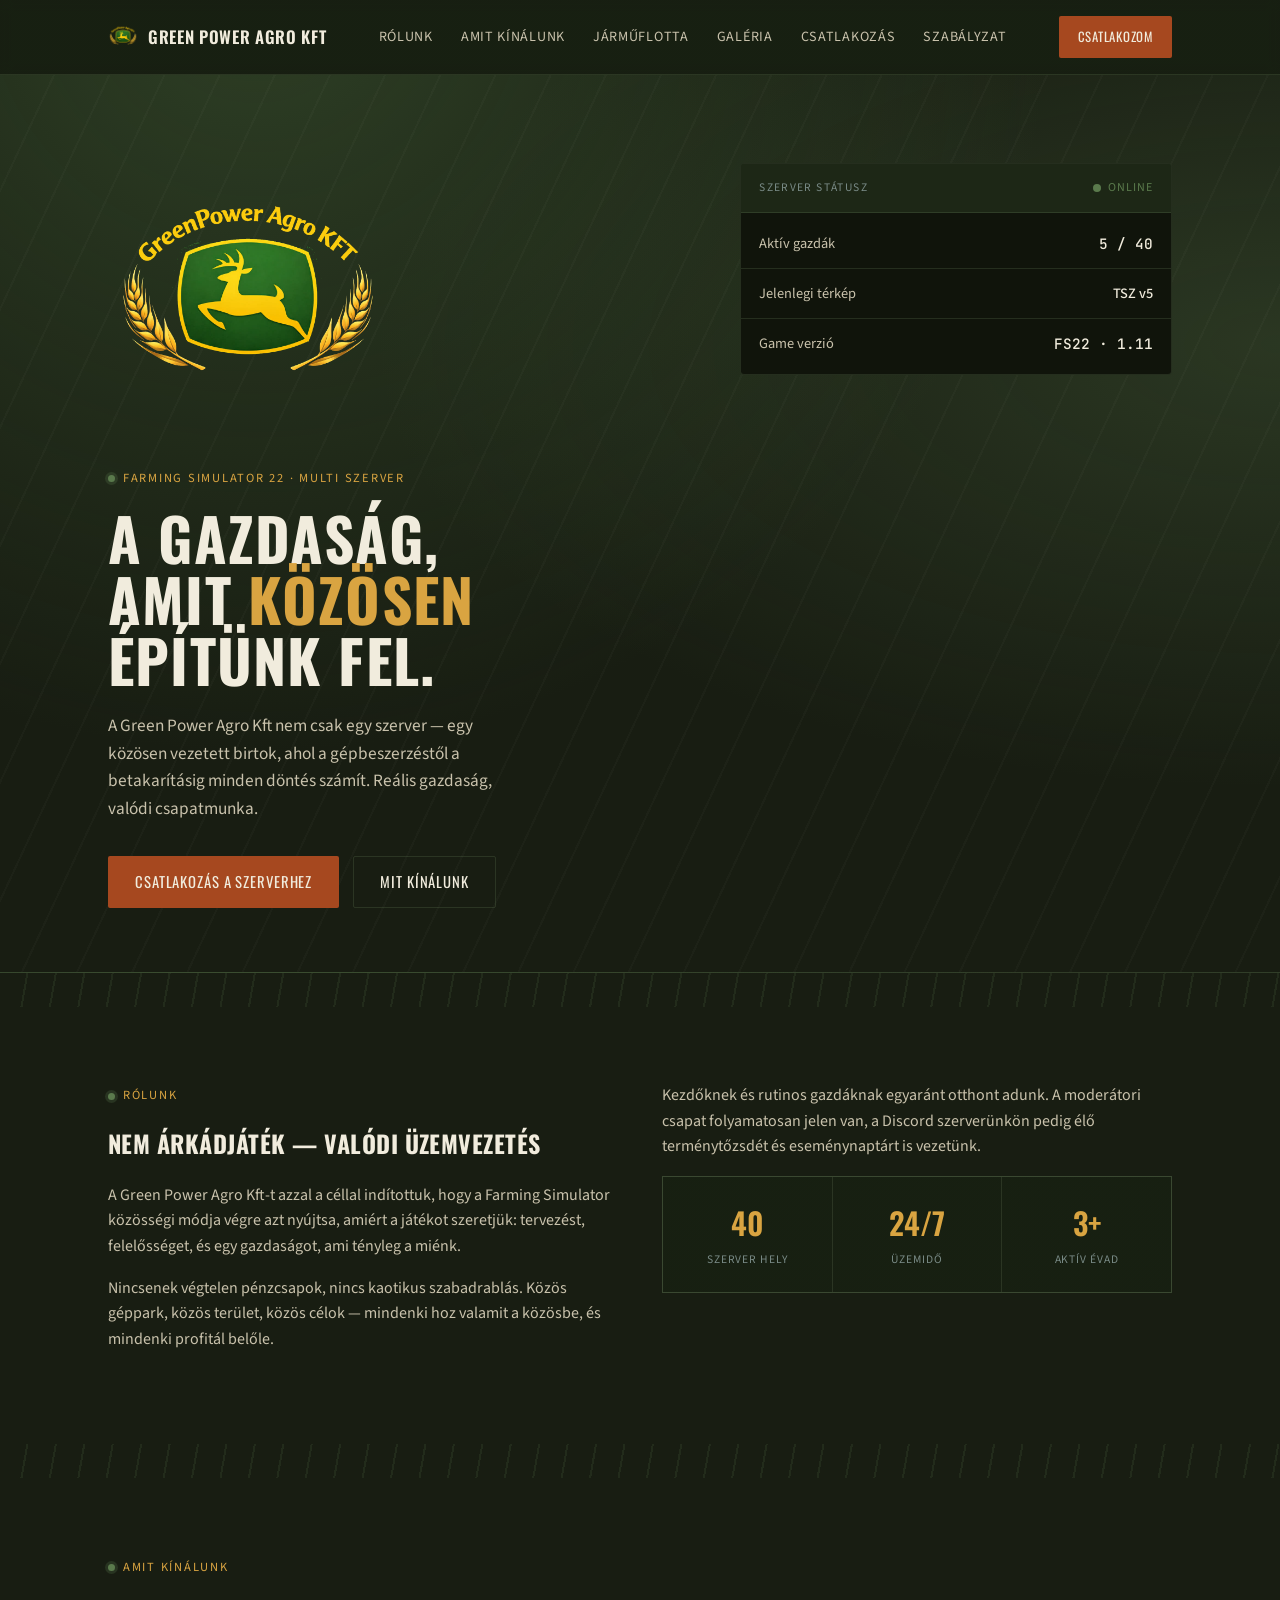
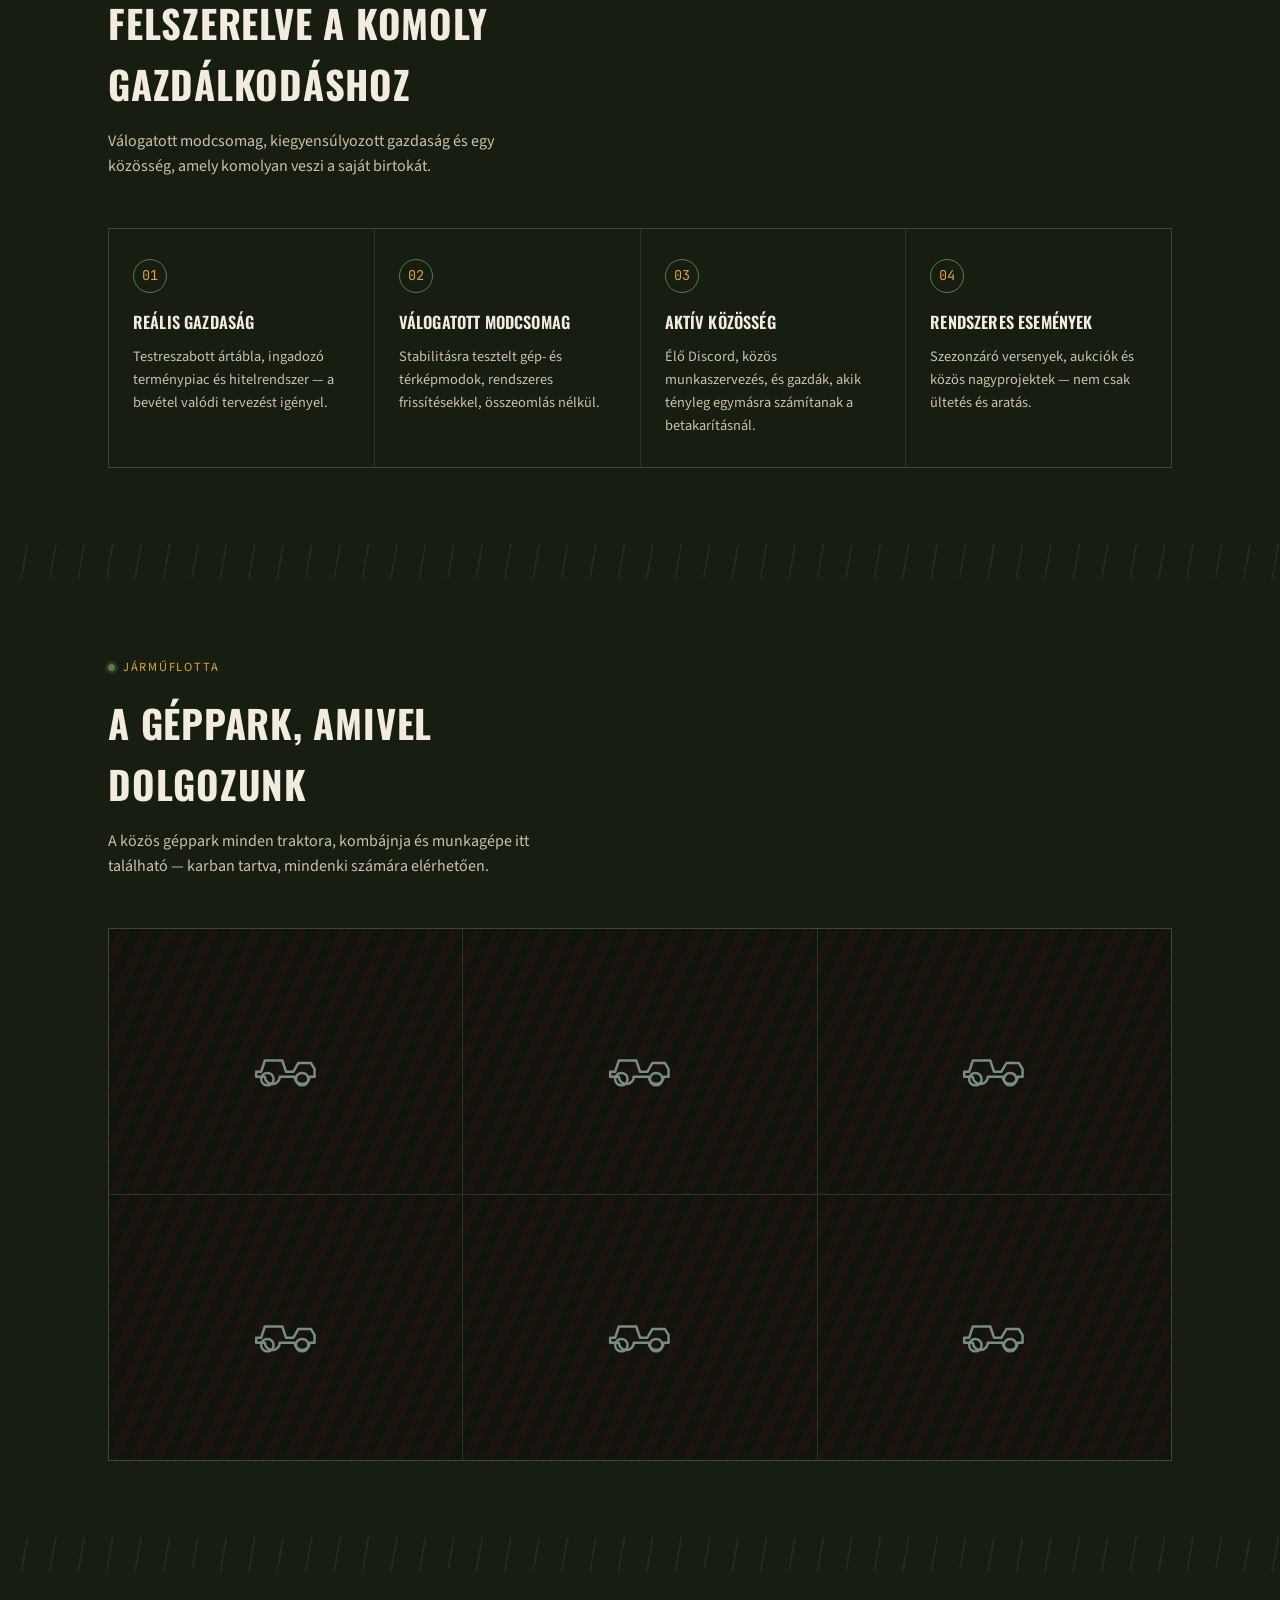
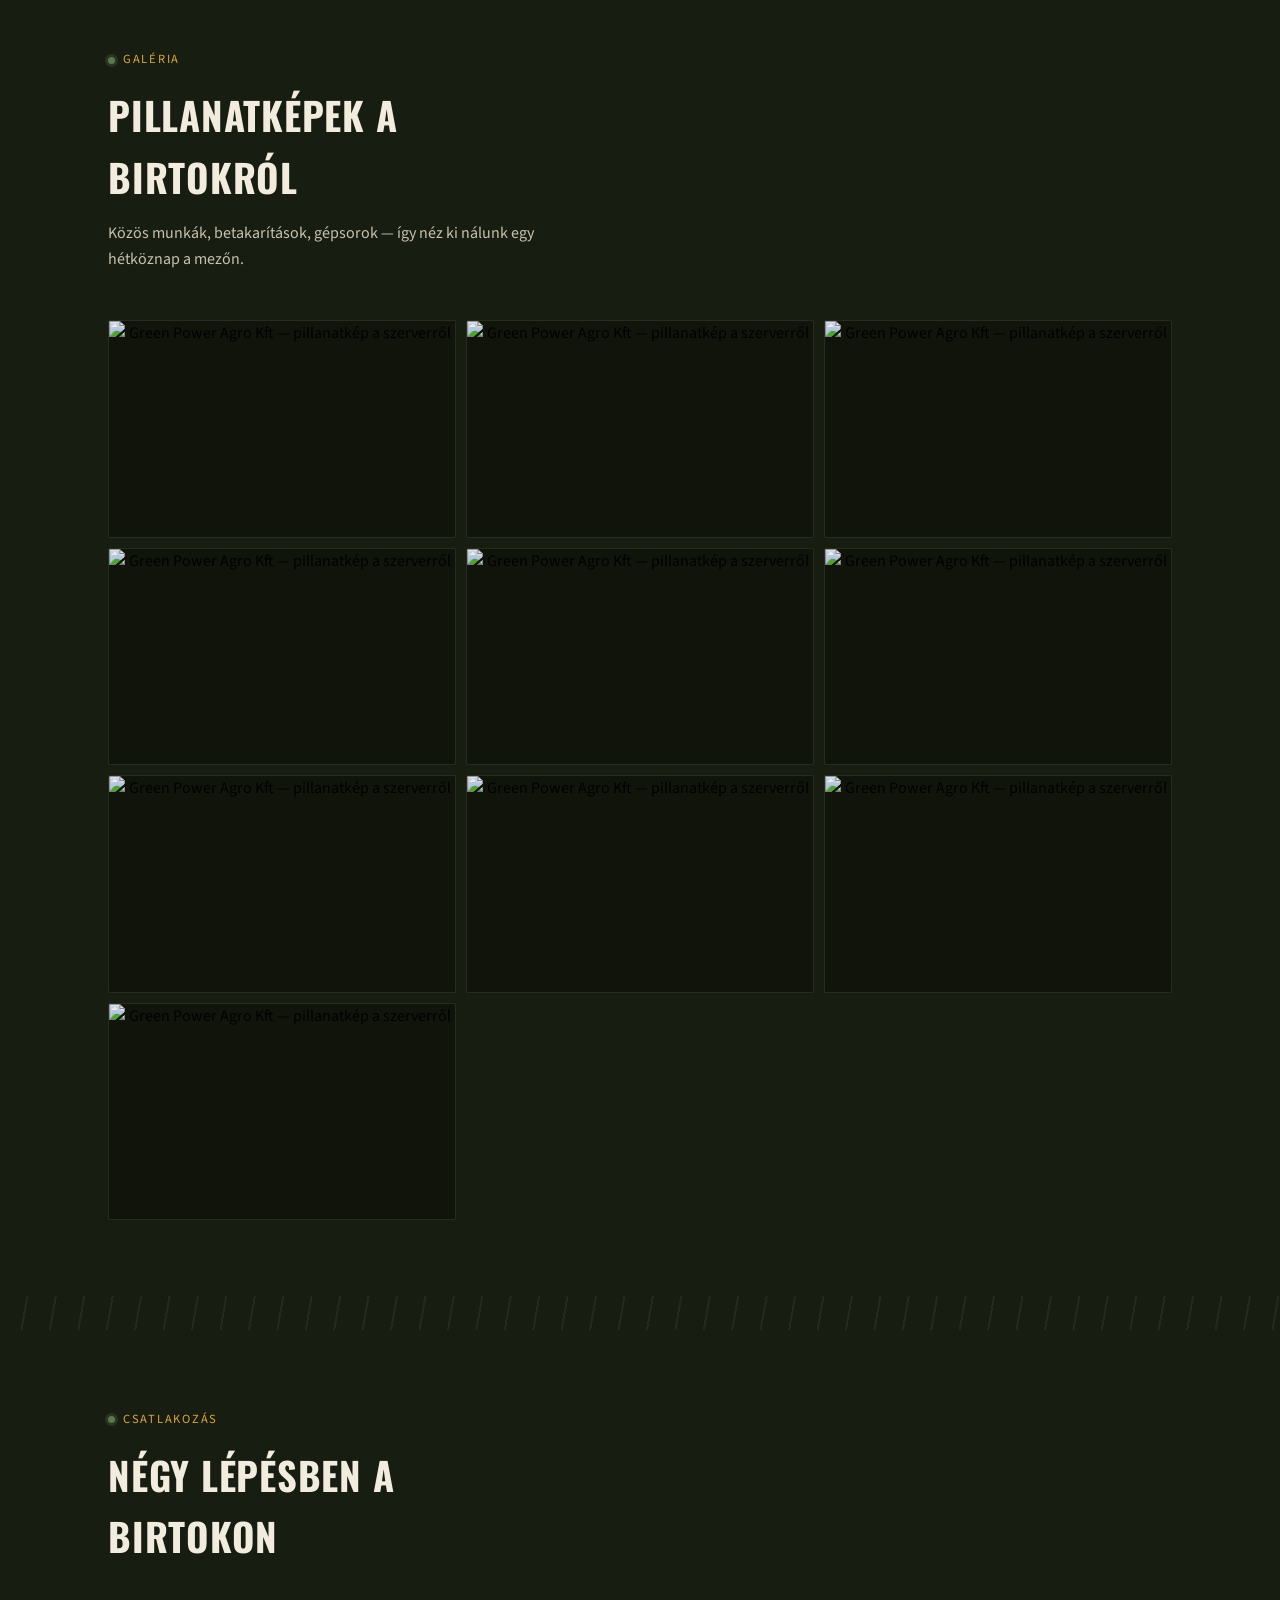
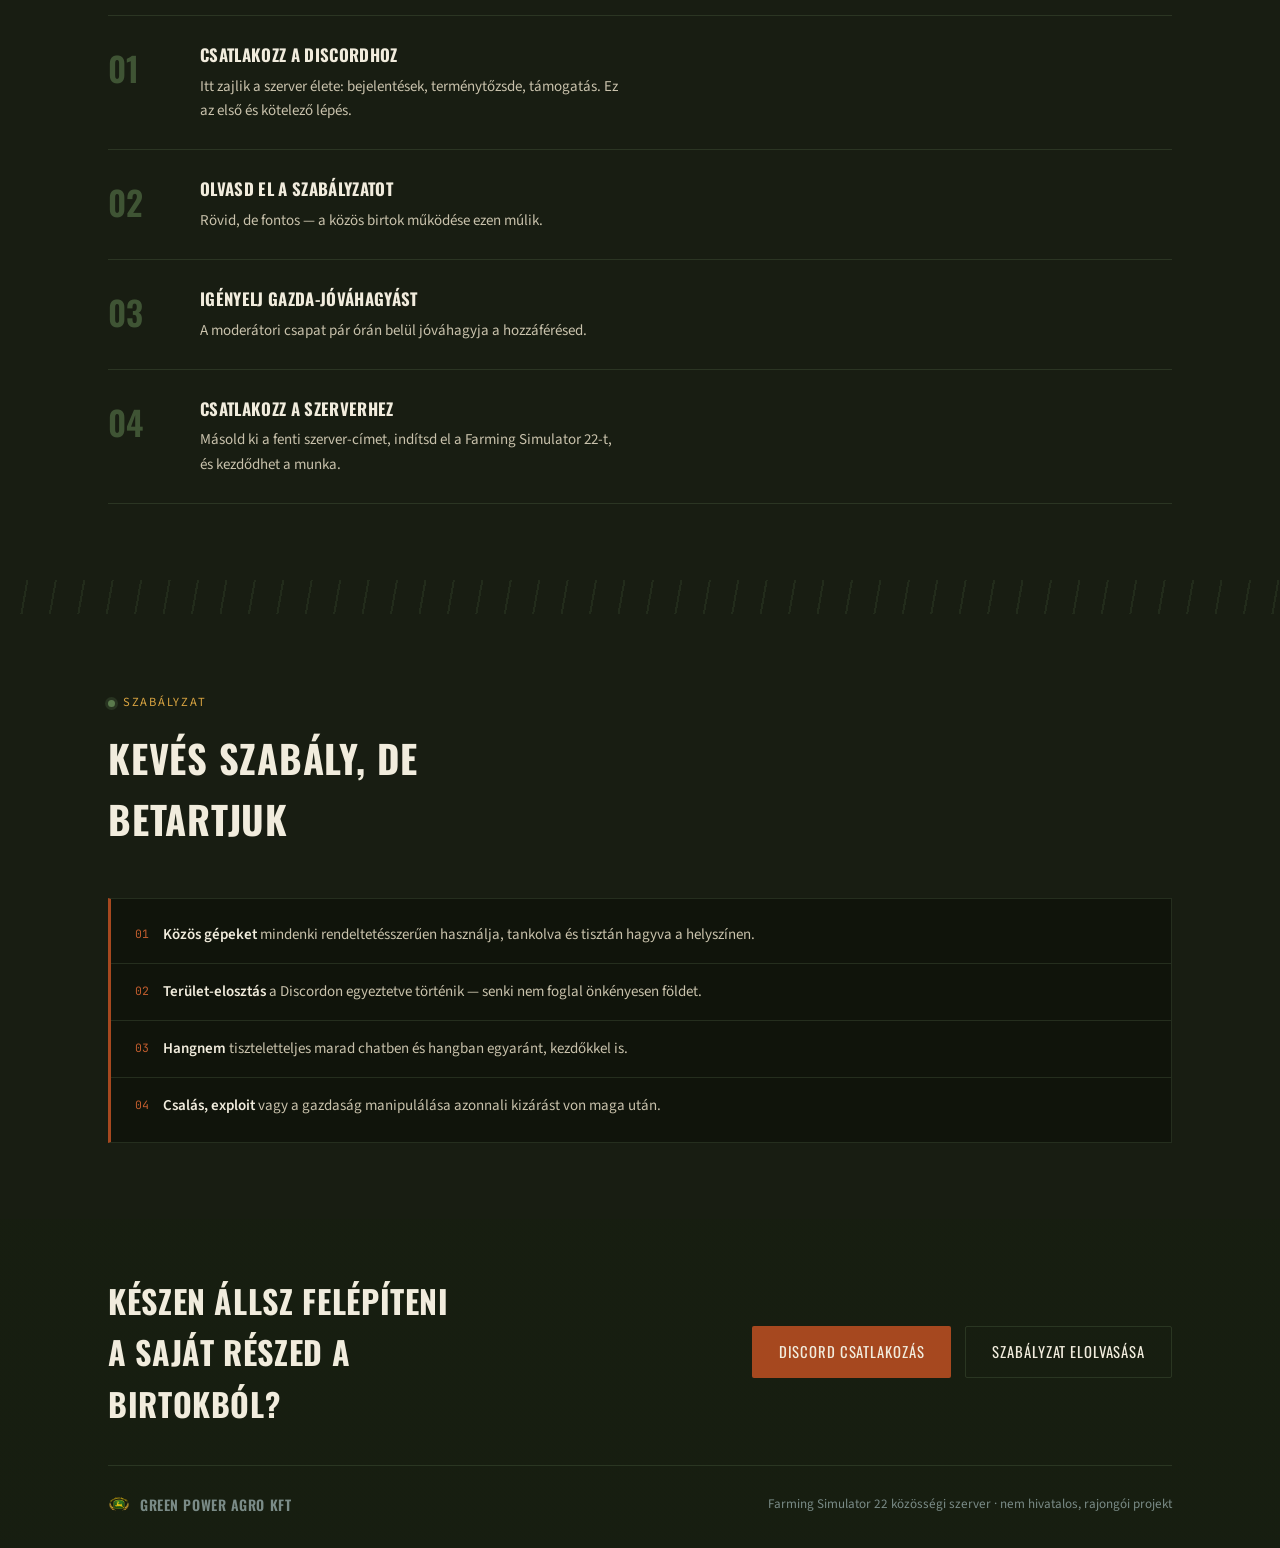
==== index.html @ 7180f1c4 "frissites" ====
<!DOCTYPE html>
<html lang="hu">
<head>
<meta charset="UTF-8">
<meta name="viewport" content="width=device-width, initial-scale=1.0">
<title>Green Power Agro Kft — Farming Simulator 22 Multi Szerver</title>
<meta name="description" content="Green Power Agro Kft — magyar Farming Simulator 22 multi szerver közösség. Reális gazdaság, válogatott modcsomag, aktív Discord közösség. Csatlakozz és építs velünk közös birtokot!">
<meta name="robots" content="index, follow">
<meta name="language" content="Hungarian">
<link rel="canonical" href="https://www.greenpoweragro.hu/">

<!-- Open Graph / Facebook, Discord előnézet -->
<meta property="og:type" content="website">
<meta property="og:locale" content="hu_HU">
<meta property="og:url" content="https://www.greenpoweragro.hu/">
<meta property="og:site_name" content="Green Power Agro Kft">
<meta property="og:title" content="Green Power Agro Kft — Farming Simulator 22 Multi Szerver">
<meta property="og:description" content="Magyar FS22 multi szerver közösség. Reális gazdaság, válogatott modcsomag, aktív Discord közösség.">
<meta property="og:image" content="https://www.greenpoweragro.hu/Green_kft_logo_1.png">

<!-- Twitter/X kártya -->
<meta name="twitter:card" content="summary_large_image">
<meta name="twitter:title" content="Green Power Agro Kft — Farming Simulator 22 Multi Szerver">
<meta name="twitter:description" content="Magyar FS22 multi szerver közösség. Reális gazdaság, válogatott modcsomag, aktív Discord közösség.">
<meta name="twitter:image" content="https://www.greenpoweragro.hu/Green_kft_logo_1.png">

<link rel="icon" type="image/png" href="Green_kft_logo_1.png">
<link rel="preconnect" href="https://fonts.googleapis.com">
<link rel="preconnect" href="https://fonts.gstatic.com" crossorigin>
<link href="https://fonts.googleapis.com/css2?family=Oswald:wght@400;500;600;700&family=Source+Sans+3:wght@400;500;600&family=JetBrains+Mono:wght@400;500;600&display=swap" rel="stylesheet">
<link rel="stylesheet" href="style.css">

<!-- Strukturált adat Google számára -->
<script type="application/ld+json">
{
  "@context": "https://schema.org",
  "@type": "Organization",
  "name": "Green Power Agro Kft",
  "url": "https://www.greenpoweragro.hu/",
  "logo": "https://www.greenpoweragro.hu/Green_kft_logo_1.png",
  "description": "Magyar Farming Simulator 22 multi szerver közösség.",
  "sameAs": [
    "https://discord.gg/MjujKA2gU"
  ]
}
</script>
</head>
<body>

<header>
  <nav>
    <div class="brand"><img src="Green_kft_logo_1.png" alt="Green Power Agro Kft embléma" class="brand-mark">Green Power Agro Kft</div>
    <ul class="nav-links">
      <li><a href="#rolunk">Rólunk</a></li>
      <li><a href="#kinalunk">Amit kínálunk</a></li>
      <li><a href="#flotta">Járműflotta</a></li>
      <li><a href="#galeria">Galéria</a></li>
      <li><a href="#csatlakozas">Csatlakozás</a></li>
      <li><a href="#szabalyzat">Szabályzat</a></li>
    </ul>
    <a href="#csatlakozas" class="btn btn-primary" style="padding:10px 18px; font-size:0.8rem;">Csatlakozom</a>
  </nav>
</header>

<section class="hero">
  <div class="wrap hero-grid">
    <div>
      <img src="Green_kft_logo_1.png" alt="Green Power Agro Kft logó" class="hero-logo">
      <div class="eyebrow"><span class="dot"></span>Farming Simulator 22 · Multi szerver</div>
      <h1>A gazdaság,<br>amit <span>közösen</span><br>építünk fel.</h1>
      <p class="lead">A Green Power Agro Kft nem csak egy szerver — egy közösen vezetett birtok, ahol a gépbeszerzéstől a betakarításig minden döntés számít. Reális gazdaság, valódi csapatmunka.</p>
      <div class="cta-row">
        <a href="#csatlakozas" class="btn btn-primary">Csatlakozás a szerverhez</a>
        <a href="#kinalunk" class="btn btn-ghost">Mit kínálunk</a>
      </div>
    </div>

    <div class="hud">
      <div class="hud-top">
        <span class="label">Szerver státusz</span>
        <span class="status-pill"><span class="blip"></span>Online</span>
      </div>
      <div class="hud-rows">
        <div class="hud-row"><span class="k">Aktív gazdák</span><span class="v mono">5 / 40</span></div>
        <div class="hud-row"><span class="k">Jelenlegi térkép</span><span class="v">TSZ v5</span></div>
        <div class="hud-row"><span class="k">Game verzió</span><span class="v mono">FS22 · 1.11</span></div>
      </div>
    </div>
  </div>
</section>

<div class="furrow"></div>

<section id="rolunk">
  <div class="wrap">
    <div class="about-grid">
      <div>
        <div class="eyebrow"><span class="dot"></span>Rólunk</div>
        <h2 style="margin-bottom:20px;">Nem árkádjáték — valódi üzemvezetés</h2>
        <p>A Green Power Agro Kft-t azzal a céllal indítottuk, hogy a Farming Simulator közösségi módja végre azt nyújtsa, amiért a játékot szeretjük: tervezést, felelősséget, és egy gazdaságot, ami tényleg a miénk.</p>
        <p>Nincsenek végtelen pénzcsapok, nincs kaotikus szabadrablás. Közös géppark, közös terület, közös célok — mindenki hoz valamit a közösbe, és mindenki profitál belőle.</p>
      </div>
      <div>
        <p>Kezdőknek és rutinos gazdáknak egyaránt otthont adunk. A moderátori csapat folyamatosan jelen van, a Discord szerverünkön pedig élő terménytőzsdét és eseménynaptárt is vezetünk.</p>
        <div class="stat-strip">
          <div class="stat"><div class="num">40</div><div class="lbl">Szerver hely</div></div>
          <div class="stat"><div class="num">24/7</div><div class="lbl">Üzemidő</div></div>
          <div class="stat"><div class="num">3+</div><div class="lbl">Aktív évad</div></div>
        </div>
      </div>
    </div>
  </div>
</section>

<div class="furrow"></div>

<section id="kinalunk">
  <div class="wrap">
    <div class="section-head">
      <div class="eyebrow"><span class="dot"></span>Amit kínálunk</div>
      <h2>Felszerelve a komoly gazdálkodáshoz</h2>
      <p>Válogatott modcsomag, kiegyensúlyozott gazdaság és egy közösség, amely komolyan veszi a saját birtokát.</p>
    </div>
    <div class="feature-grid">
      <div class="feature">
        <div class="mark">01</div>
        <h3>Reális gazdaság</h3>
        <p>Testreszabott ártábla, ingadozó terménypiac és hitelrendszer — a bevétel valódi tervezést igényel.</p>
      </div>
      <div class="feature">
        <div class="mark">02</div>
        <h3>Válogatott modcsomag</h3>
        <p>Stabilitásra tesztelt gép- és térképmodok, rendszeres frissítésekkel, összeomlás nélkül.</p>
      </div>
      <div class="feature">
        <div class="mark">03</div>
        <h3>Aktív közösség</h3>
        <p>Élő Discord, közös munkaszervezés, és gazdák, akik tényleg egymásra számítanak a betakarításnál.</p>
      </div>
      <div class="feature">
        <div class="mark">04</div>
        <h3>Rendszeres események</h3>
        <p>Szezonzáró versenyek, aukciók és közös nagyprojektek — nem csak ültetés és aratás.</p>
      </div>
    </div>
  </div>
</section>

<div class="furrow"></div>

<section id="flotta">
  <div class="wrap">
    <div class="section-head">
      <div class="eyebrow"><span class="dot"></span>Járműflotta</div>
      <h2>A géppark, amivel dolgozunk</h2>
      <p>A közös géppark minden traktora, kombájnja és munkagépe itt található — karban tartva, mindenki számára elérhetően.</p>
    </div>
    <div class="fleet-grid">
      <div class="fleet-card">
        <div class="fleet-photo placeholder"><svg viewBox="0 0 64 64" class="fleet-icon"><path d="M8 40h4l3-9h14l3 9h6l4-7h10l3 5v6h-4a6 6 0 1 1-12 0H27a6 6 0 1 1-12 0H8z" fill="none" stroke="currentColor" stroke-width="2" stroke-linejoin="round"/><circle cx="17" cy="46" r="5" fill="none" stroke="currentColor" stroke-width="2"/><circle cx="45" cy="46" r="5" fill="none" stroke="currentColor" stroke-width="2"/></svg></div>
      </div>
      <div class="fleet-card">
        <div class="fleet-photo placeholder"><svg viewBox="0 0 64 64" class="fleet-icon"><path d="M8 40h4l3-9h14l3 9h6l4-7h10l3 5v6h-4a6 6 0 1 1-12 0H27a6 6 0 1 1-12 0H8z" fill="none" stroke="currentColor" stroke-width="2" stroke-linejoin="round"/><circle cx="17" cy="46" r="5" fill="none" stroke="currentColor" stroke-width="2"/><circle cx="45" cy="46" r="5" fill="none" stroke="currentColor" stroke-width="2"/></svg></div>
      </div>
      <div class="fleet-card">
        <div class="fleet-photo placeholder"><svg viewBox="0 0 64 64" class="fleet-icon"><path d="M8 40h4l3-9h14l3 9h6l4-7h10l3 5v6h-4a6 6 0 1 1-12 0H27a6 6 0 1 1-12 0H8z" fill="none" stroke="currentColor" stroke-width="2" stroke-linejoin="round"/><circle cx="17" cy="46" r="5" fill="none" stroke="currentColor" stroke-width="2"/><circle cx="45" cy="46" r="5" fill="none" stroke="currentColor" stroke-width="2"/></svg></div>
      </div>
      <div class="fleet-card">
        <div class="fleet-photo placeholder"><svg viewBox="0 0 64 64" class="fleet-icon"><path d="M8 40h4l3-9h14l3 9h6l4-7h10l3 5v6h-4a6 6 0 1 1-12 0H27a6 6 0 1 1-12 0H8z" fill="none" stroke="currentColor" stroke-width="2" stroke-linejoin="round"/><circle cx="17" cy="46" r="5" fill="none" stroke="currentColor" stroke-width="2"/><circle cx="45" cy="46" r="5" fill="none" stroke="currentColor" stroke-width="2"/></svg></div>
      </div>
      <div class="fleet-card">
        <div class="fleet-photo placeholder"><svg viewBox="0 0 64 64" class="fleet-icon"><path d="M8 40h4l3-9h14l3 9h6l4-7h10l3 5v6h-4a6 6 0 1 1-12 0H27a6 6 0 1 1-12 0H8z" fill="none" stroke="currentColor" stroke-width="2" stroke-linejoin="round"/><circle cx="17" cy="46" r="5" fill="none" stroke="currentColor" stroke-width="2"/><circle cx="45" cy="46" r="5" fill="none" stroke="currentColor" stroke-width="2"/></svg></div>
      </div>
      <div class="fleet-card">
        <div class="fleet-photo placeholder"><svg viewBox="0 0 64 64" class="fleet-icon"><path d="M8 40h4l3-9h14l3 9h6l4-7h10l3 5v6h-4a6 6 0 1 1-12 0H27a6 6 0 1 1-12 0H8z" fill="none" stroke="currentColor" stroke-width="2" stroke-linejoin="round"/><circle cx="17" cy="46" r="5" fill="none" stroke="currentColor" stroke-width="2"/><circle cx="45" cy="46" r="5" fill="none" stroke="currentColor" stroke-width="2"/></svg></div>
      </div>
    </div>
  </div>
</section>

<div class="furrow"></div>

<section id="gallery">
  <div class="wrap">
    <div class="section-head">
      <div class="eyebrow"><span class="dot"></span>Galéria</div>
      <h2>Pillanatképek a birtokról</h2>
      <p>Közös munkák, betakarítások, gépsorok — így néz ki nálunk egy hétköznap a mezőn.</p>
    </div>
    <div class="gallery-grid">
      <button class="gallery-item" data-full="gallery/1248130_115.jpg"><img src="gallery/1248130_115.jpg" alt="Green Power Agro Kft — pillanatkép a szerverről" loading="lazy"></button>
      <button class="gallery-item" data-full="gallery/1248130_124.jpg"><img src="gallery/1248130_124.jpg" alt="Green Power Agro Kft — pillanatkép a szerverről" loading="lazy"></button>
      <button class="gallery-item" data-full="gallery/fsScreen_2026_01_12_21_39_41.png"><img src="gallery/fsScreen_2026_01_12_21_39_41.png" alt="Green Power Agro Kft — pillanatkép a szerverről" loading="lazy"></button>
      <button class="gallery-item" data-full="gallery/fsScreen_2026_01_16_21_10_24.png"><img src="gallery/fsScreen_2026_01_16_21_10_24.png" alt="Green Power Agro Kft — pillanatkép a szerverről" loading="lazy"></button>
      <button class="gallery-item" data-full="gallery/fsScreen_2026_01_20_20_19_48.png"><img src="gallery/fsScreen_2026_01_20_20_19_48.png" alt="Green Power Agro Kft — pillanatkép a szerverről" loading="lazy"></button>
      <button class="gallery-item" data-full="gallery/fsScreen_2026_01_25_18_55_52.png"><img src="gallery/fsScreen_2026_01_25_18_55_52.png" alt="Green Power Agro Kft — pillanatkép a szerverről" loading="lazy"></button>
      <button class="gallery-item" data-full="gallery/fsScreen_2026_01_30_22_23_12.png"><img src="gallery/fsScreen_2026_01_30_22_23_12.png" alt="Green Power Agro Kft — pillanatkép a szerverről" loading="lazy"></button>
      <button class="gallery-item" data-full="gallery/fsScreen_2026_01_30_22_24_03.png"><img src="gallery/fsScreen_2026_01_30_22_24_03.png" alt="Green Power Agro Kft — pillanatkép a szerverről" loading="lazy"></button>
      <button class="gallery-item" data-full="gallery/fsScreen_2026_07_13_08_56_09_ScreenshotMode.png"><img src="gallery/fsScreen_2026_07_13_08_56_09_ScreenshotMode.png" alt="Green Power Agro Kft — pillanatkép a szerverről" loading="lazy"></button>
      <button class="gallery-item" data-full="gallery/fsScreen_2026_07_13_09_26_59_ScreenshotMode.png"><img src="gallery/fsScreen_2026_07_13_09_26_59_ScreenshotMode.png" alt="Green Power Agro Kft — pillanatkép a szerverről" loading="lazy"></button>
    </div>
  </div>
</section>

<div class="lightbox" id="lightbox">
  <button class="lightbox-close" id="lightboxClose" aria-label="Bezárás">&times;</button>
  <img src="" alt="" id="lightboxImg">
</div>

<div class="furrow"></div>

<section id="csatlakozas">
  <div class="wrap">
    <div class="section-head">
      <div class="eyebrow"><span class="dot"></span>Csatlakozás</div>
      <h2>Négy lépésben a birtokon</h2>
    </div>
    <div class="steps">
      <div class="step">
        <div class="n">01</div>
        <div><h3>Csatlakozz a Discordhoz</h3><p>Itt zajlik a szerver élete: bejelentések, terménytőzsde, támogatás. Ez az első és kötelező lépés.</p></div>
      </div>
      <div class="step">
        <div class="n">02</div>
        <div><h3>Olvasd el a szabályzatot</h3><p>Rövid, de fontos — a közös birtok működése ezen múlik.</p></div>
      </div>
      <div class="step">
        <div class="n">03</div>
        <div><h3>Igényelj gazda-jóváhagyást</h3><p>A moderátori csapat pár órán belül jóváhagyja a hozzáférésed.</p></div>
      </div>
      <div class="step">
        <div class="n">04</div>
        <div><h3>Csatlakozz a szerverhez</h3><p>Másold ki a fenti szerver-címet, indítsd el a Farming Simulator 22-t, és kezdődhet a munka.</p></div>
      </div>
    </div>
  </div>
</section>

<div class="furrow"></div>

<section id="szabalyzat">
  <div class="wrap">
    <div class="section-head">
      <div class="eyebrow"><span class="dot"></span>Szabályzat</div>
      <h2>Kevés szabály, de betartjuk</h2>
    </div>
    <div class="rules-box">
      <div class="rule"><span class="tag">01</span><span><strong>Közös gépeket</strong> mindenki rendeltetésszerűen használja, tankolva és tisztán hagyva a helyszínen.</span></div>
      <div class="rule"><span class="tag">02</span><span><strong>Terület-elosztás</strong> a Discordon egyeztetve történik — senki nem foglal önkényesen földet.</span></div>
      <div class="rule"><span class="tag">03</span><span><strong>Hangnem</strong> tiszteletteljes marad chatben és hangban egyaránt, kezdőkkel is.</span></div>
      <div class="rule"><span class="tag">04</span><span><strong>Csalás, exploit</strong> vagy a gazdaság manipulálása azonnali kizárást von maga után.</span></div>
    </div>
  </div>
</section>

<footer>
  <div class="wrap">
    <div class="footer-cta">
      <h2>Készen állsz felépíteni a saját részed a birtokból?</h2>
      <div class="cta-row" style="margin-top:0;">
        <a href="https://discord.gg/MjujKA2gU" class="btn btn-primary" target="_blank" rel="noopener">Discord csatlakozás</a>
        <a href="#" class="btn btn-ghost">Szabályzat elolvasása</a>
      </div>
    </div>
    <div class="footer-bottom">
      <div class="brand"><img src="Green_kft_logo_1.png" alt="Green Power Agro Kft embléma" class="brand-mark" style="width:22px;height:auto;">Green Power Agro Kft</div>
      <span>Farming Simulator 22 közösségi szerver · nem hivatalos, rajongói projekt</span>
    </div>
  </div>
</footer>

<script>
  (function(){
    var lb = document.getElementById('lightbox');
    var lbImg = document.getElementById('lightboxImg');
    var closeBtn = document.getElementById('lightboxClose');
    document.querySelectorAll('.gallery-item').forEach(function(btn){
      btn.addEventListener('click', function(){
        lbImg.src = btn.getAttribute('data-full');
        lbImg.alt = btn.querySelector('img').alt;
        lb.classList.add('open');
        document.body.style.overflow = 'hidden';
      });
    });
    function close(){
      lb.classList.remove('open');
      document.body.style.overflow = '';
      lbImg.src = '';
    }
    closeBtn.addEventListener('click', close);
    lb.addEventListener('click', function(e){ if(e.target === lb) close(); });
    document.addEventListener('keydown', function(e){ if(e.key === 'Escape') close(); });
  })();
</script>
</body>
</html>
---- style.css ----
:root{
    --soil-dark:#181D12;
    --soil-darker:#10140B;
    --field-green:#3F5A34;
    --field-green-light:#5A7A4C;
    --wheat-gold:#D9A441;
    --wheat-pale:#E9C877;
    --paper-cream:#F1ECDD;
    --paper-dim:#C9C2AC;
    --rust:#A6481F;
    --rust-light:#C15D2E;
    --steel:#7A8B87;
    --line:rgba(120,150,105,0.20);
  }

  *{margin:0;padding:0;box-sizing:border-box;}

  html{scroll-behavior:smooth;}

  body{
    background:var(--soil-dark);
    color:var(--paper-cream);
    font-family:'Source Sans 3', sans-serif;
    line-height:1.6;
    overflow-x:hidden;
  }

  h1,h2,h3,.display{
    font-family:'Oswald', sans-serif;
    text-transform:uppercase;
    letter-spacing:0.02em;
  }

  .mono{
    font-family:'JetBrains Mono', monospace;
  }

  a{color:inherit;}

  .wrap{
    max-width:1120px;
    margin:0 auto;
    padding:0 28px;
  }

  /* furrow divider — signature element: plowed-field lines between sections */
  .furrow{
    height:34px;
    width:100%;
    background:
      repeating-linear-gradient(
        100deg,
        transparent,
        transparent 26px,
        rgba(90,122,76,0.22) 26px,
        rgba(90,122,76,0.22) 28px
      );
    opacity:0.7;
  }

  /* ============ NAV ============ */
  header{
    position:sticky;
    top:0;
    z-index:50;
    background:linear-gradient(rgba(63,90,52,0.16), rgba(63,90,52,0.16)), rgba(16,20,11,0.92);
    backdrop-filter:blur(6px);
    border-bottom:1px solid var(--line);
  }
  nav{
    display:flex;
    align-items:center;
    justify-content:space-between;
    padding:16px 28px;
    max-width:1120px;
    margin:0 auto;
  }
  .brand{
    display:flex;
    align-items:center;
    gap:10px;
    font-family:'Oswald',sans-serif;
    font-size:1.05rem;
    font-weight:600;
    letter-spacing:0.04em;
    text-transform:uppercase;
  }
  .brand-mark{
    width:30px;
    height:auto;
    flex-shrink:0;
    object-fit:contain;
  }
  nav ul{
    list-style:none;
    display:flex;
    gap:28px;
    font-size:0.88rem;
    text-transform:uppercase;
    letter-spacing:0.05em;
  }
  nav ul a{
    text-decoration:none;
    color:var(--paper-dim);
    transition:color 0.2s;
    border-bottom:1px solid transparent;
    padding-bottom:2px;
  }
  nav ul a:hover, nav ul a:focus-visible{color:var(--wheat-gold); border-bottom-color:var(--wheat-gold);}
  .nav-links{display:flex;}
  @media (max-width:720px){.nav-links{display:none;}}

  /* ============ HERO ============ */
  .hero{
    position:relative;
    padding:88px 0 64px;
    background:
      radial-gradient(ellipse at 20% -10%, rgba(63,90,52,0.55), transparent 55%),
      radial-gradient(ellipse at 100% 30%, rgba(90,122,76,0.28), transparent 50%),
      var(--soil-dark);
    border-bottom:1px solid var(--line);
    overflow:hidden;
  }
  .hero::before{
    content:"";
    position:absolute;
    inset:0;
    background:
      repeating-linear-gradient(
        115deg,
        transparent,
        transparent 48px,
        rgba(241,236,221,0.025) 48px,
        rgba(241,236,221,0.025) 50px
      );
    pointer-events:none;
  }
  .hero-grid{
    position:relative;
    display:grid;
    grid-template-columns:1.15fr 0.85fr;
    gap:48px;
    align-items:start;
  }
  @media (max-width:860px){.hero-grid{grid-template-columns:1fr;}}

  .hero-logo{
    width:min(280px, 60%);
    height:auto;
    display:block;
    margin-bottom:22px;
  }

  .eyebrow{
    display:inline-flex;
    align-items:center;
    gap:8px;
    font-size:0.78rem;
    letter-spacing:0.14em;
    text-transform:uppercase;
    color:var(--wheat-gold);
    margin-bottom:18px;
  }
  .eyebrow .dot{
    width:7px;height:7px;border-radius:50%;
    background:var(--field-green-light);
    box-shadow:0 0 0 3px rgba(90,122,76,0.25);
  }

  .hero h1{
    font-size:clamp(2.3rem, 5.2vw, 3.7rem);
    line-height:1.03;
    font-weight:700;
    color:var(--paper-cream);
  }
  .hero h1 span{color:var(--wheat-gold);}

  .hero p.lead{
    margin-top:22px;
    max-width:46ch;
    color:var(--paper-dim);
    font-size:1.08rem;
  }

  .cta-row{
    margin-top:34px;
    display:flex;
    gap:14px;
    flex-wrap:wrap;
  }
  .btn{
    display:inline-flex;
    align-items:center;
    gap:8px;
    padding:13px 26px;
    font-family:'Oswald',sans-serif;
    font-size:0.92rem;
    text-transform:uppercase;
    letter-spacing:0.06em;
    text-decoration:none;
    border-radius:2px;
    transition:transform 0.15s ease, background 0.2s ease;
    cursor:pointer;
    border:1px solid transparent;
  }
  .btn:hover{transform:translateY(-2px);}
  .btn-primary{
    background:var(--rust);
    color:var(--paper-cream);
  }
  .btn-primary:hover{background:var(--rust-light);}
  .btn-ghost{
    border-color:var(--line);
    color:var(--paper-cream);
    background:transparent;
  }
  .btn-ghost:hover{border-color:var(--wheat-gold); color:var(--wheat-gold);}

  /* HUD panel — signature element */
  .hud{
    background:var(--soil-darker);
    border:1px solid var(--line);
    border-radius:4px;
    overflow:hidden;
  }
  .hud-top{
    display:flex;
    justify-content:space-between;
    align-items:center;
    padding:14px 18px;
    border-bottom:1px solid var(--line);
    background:rgba(63,90,52,0.28);
  }
  .hud-top .label{
    font-size:0.72rem;
    letter-spacing:0.12em;
    text-transform:uppercase;
    color:var(--steel);
  }
  .status-pill{
    display:flex;
    align-items:center;
    gap:7px;
    font-size:0.75rem;
    letter-spacing:0.08em;
    text-transform:uppercase;
    color:var(--field-green-light);
  }
  .status-pill .blip{
    width:8px;height:8px;border-radius:50%;
    background:var(--field-green-light);
    animation:pulse 2.2s infinite;
  }
  @keyframes pulse{
    0%,100%{box-shadow:0 0 0 0 rgba(90,122,76,0.5);}
    50%{box-shadow:0 0 0 6px rgba(90,122,76,0);}
  }
  .hud-rows{padding:6px 0;}
  .hud-row{
    display:flex;
    justify-content:space-between;
    padding:13px 18px;
    border-bottom:1px solid var(--line);
    font-size:0.9rem;
  }
  .hud-row:last-child{border-bottom:none;}
  .hud-row .k{color:var(--paper-dim);}
  .hud-row .v{color:var(--paper-cream); font-weight:500;}
  .hud-ip{
    margin:16px 18px 18px;
    padding:14px 16px;
    background:rgba(217,164,65,0.08);
    border:1px dashed rgba(217,164,65,0.4);
    border-radius:3px;
    display:flex;
    justify-content:space-between;
    align-items:center;
    gap:10px;
  }
  .hud-ip .v{color:var(--wheat-pale); font-size:0.95rem; word-break:break-all;}
  .copy-btn{
    background:none;
    border:1px solid var(--line);
    color:var(--paper-dim);
    font-family:'JetBrains Mono',monospace;
    font-size:0.72rem;
    padding:6px 10px;
    border-radius:2px;
    cursor:pointer;
    transition:border-color 0.2s, color 0.2s;
    flex-shrink:0;
  }
  .copy-btn:hover{border-color:var(--wheat-gold); color:var(--wheat-gold);}

  @media (prefers-reduced-motion: reduce){
    .status-pill .blip{animation:none;}
    html{scroll-behavior:auto;}
  }

  /* ============ SECTIONS ============ */
  section{padding:76px 0;}
  .section-head{
    max-width:56ch;
    margin-bottom:48px;
  }
  .section-head .eyebrow{margin-bottom:14px;}
  .section-head h2{
    font-size:clamp(1.7rem, 3.4vw, 2.4rem);
    color:var(--paper-cream);
  }
  .section-head p{
    margin-top:14px;
    color:var(--paper-dim);
  }

  /* about */
  .about-grid{
    display:grid;
    grid-template-columns:1fr 1fr;
    gap:44px;
    align-items:start;
  }
  @media (max-width:800px){.about-grid{grid-template-columns:1fr;}}
  .about-grid p{color:var(--paper-dim); margin-bottom:16px;}
  .stat-strip{
    display:grid;
    grid-template-columns:repeat(3,1fr);
    gap:1px;
    background:var(--line);
    border:1px solid var(--line);
    margin-top:8px;
  }
  .stat{
    background:linear-gradient(rgba(63,90,52,0.16), rgba(63,90,52,0.16)), var(--soil-darker);
    padding:22px 16px;
    text-align:center;
  }
  .stat .num{
    font-family:'Oswald',sans-serif;
    font-size:1.9rem;
    color:var(--wheat-gold);
    font-weight:600;
  }
  .stat .lbl{
    font-size:0.72rem;
    letter-spacing:0.08em;
    text-transform:uppercase;
    color:var(--steel);
    margin-top:4px;
  }

  /* features */
  .feature-grid{
    display:grid;
    grid-template-columns:repeat(4,1fr);
    gap:1px;
    background:var(--line);
    border:1px solid var(--line);
  }
  @media (max-width:860px){.feature-grid{grid-template-columns:repeat(2,1fr);}}
  @media (max-width:520px){.feature-grid{grid-template-columns:1fr;}}
  .feature{
    background:var(--soil-dark);
    padding:30px 24px;
    transition:background 0.2s ease;
  }
  .feature:hover{background:rgba(63,90,52,0.15);}
  .feature .mark{
    width:34px;height:34px;
    border:1px solid var(--field-green-light);
    border-radius:50%;
    display:flex;align-items:center;justify-content:center;
    color:var(--wheat-gold);
    font-family:'JetBrains Mono',monospace;
    font-size:0.85rem;
    margin-bottom:16px;
  }
  .feature h3{
    font-size:1.02rem;
    color:var(--paper-cream);
    margin-bottom:10px;
    font-weight:600;
    letter-spacing:0.01em;
  }
  .feature p{
    font-size:0.9rem;
    color:var(--paper-dim);
  }

  /* fleet */
  .fleet-grid{
    display:grid;
    grid-template-columns:repeat(3,1fr);
    gap:1px;
    background:var(--line);
    border:1px solid var(--line);
  }
  @media (max-width:760px){.fleet-grid{grid-template-columns:repeat(2,1fr);}}
  @media (max-width:480px){.fleet-grid{grid-template-columns:1fr;}}
  .fleet-card{
    background:var(--soil-dark);
  }
  .fleet-photo{
    aspect-ratio:4/3;
    width:100%;
    overflow:hidden;
    display:flex;
    align-items:center;
    justify-content:center;
  }
  .fleet-photo img{
    width:100%;height:100%;
    object-fit:cover;
    display:block;
  }
  .fleet-photo.placeholder{
    background:
      repeating-linear-gradient(
        115deg,
        var(--soil-darker),
        var(--soil-darker) 10px,
        #191410 10px,
        #191410 20px
      );
    color:var(--steel);
  }
  .fleet-icon{width:30%; height:30%;}
  .fleet-info{
    display:flex;
    justify-content:space-between;
    align-items:center;
    padding:16px 20px;
    border-top:1px solid var(--line);
  }
  .fleet-info h3{
    font-size:0.98rem;
    color:var(--paper-cream);
    font-weight:600;
    letter-spacing:0.01em;
  }
  .fleet-tag{
    font-family:'JetBrains Mono',monospace;
    font-size:0.68rem;
    letter-spacing:0.04em;
    text-transform:uppercase;
    color:var(--wheat-gold);
    opacity:0.85;
  }

  /* gallery */
  .gallery-grid{
    display:grid;
    grid-template-columns:repeat(3,1fr);
    gap:10px;
  }
  @media (max-width:760px){.gallery-grid{grid-template-columns:repeat(2,1fr);}}
  @media (max-width:460px){.gallery-grid{grid-template-columns:1fr;}}
  .gallery-item{
    border:1px solid var(--line);
    padding:0;
    background:var(--soil-darker);
    cursor:pointer;
    aspect-ratio:16/10;
    overflow:hidden;
    border-radius:2px;
    font:inherit;
  }
  .gallery-item:focus-visible{outline:2px solid var(--wheat-gold); outline-offset:2px;}
  .gallery-item img{
    width:100%;height:100%;
    object-fit:cover;
    display:block;
    transition:transform 0.35s ease, filter 0.35s ease;
    filter:brightness(0.92);
  }
  .gallery-item:hover img{
    transform:scale(1.05);
    filter:brightness(1.05);
  }

  .lightbox{
    display:none;
    position:fixed;
    inset:0;
    z-index:200;
    background:rgba(12,10,7,0.94);
    align-items:center;
    justify-content:center;
    padding:40px;
  }
  .lightbox.open{display:flex;}
  .lightbox img{
    max-width:100%;
    max-height:100%;
    border:1px solid var(--line);
  }
  .lightbox-close{
    position:absolute;
    top:20px;
    right:28px;
    background:none;
    border:1px solid var(--line);
    color:var(--paper-cream);
    font-size:1.6rem;
    line-height:1;
    width:42px;height:42px;
    border-radius:2px;
    cursor:pointer;
    transition:border-color 0.2s, color 0.2s;
  }
  .lightbox-close:hover{border-color:var(--wheat-gold); color:var(--wheat-gold);}

  /* join steps — genuinely sequential, numbering justified */
  .steps{
    display:flex;
    flex-direction:column;
  }
  .step{
    display:grid;
    grid-template-columns:70px 1fr;
    gap:22px;
    padding:26px 0;
    border-top:1px solid var(--line);
  }
  .step:last-child{border-bottom:1px solid var(--line);}
  .step .n{
    font-family:'Oswald',sans-serif;
    font-size:2.1rem;
    font-weight:600;
    color:var(--field-green-light);
    opacity:0.6;
  }
  .step h3{
    font-size:1.05rem;
    color:var(--paper-cream);
    margin-bottom:6px;
  }
  .step p{color:var(--paper-dim); font-size:0.94rem; max-width:60ch;}

  /* rules */
  .rules-box{
    background:var(--soil-darker);
    border:1px solid var(--line);
    border-left:3px solid var(--rust);
    padding:8px 0;
  }
  .rule{
    display:flex;
    gap:14px;
    padding:16px 24px;
    border-bottom:1px solid var(--line);
    font-size:0.94rem;
    color:var(--paper-dim);
  }
  .rule:last-child{border-bottom:none;}
  .rule .tag{
    font-family:'JetBrains Mono',monospace;
    font-size:0.72rem;
    color:var(--rust-light);
    flex-shrink:0;
    padding-top:2px;
  }
  .rule strong{color:var(--paper-cream); font-weight:600;}

  /* footer / CTA */
  footer{
    background:linear-gradient(rgba(63,90,52,0.14), rgba(63,90,52,0.14)), var(--soil-darker);
    padding:56px 0 32px;
  }
  .footer-cta{
    display:flex;
    justify-content:space-between;
    align-items:center;
    flex-wrap:wrap;
    gap:24px;
    padding-bottom:36px;
    border-bottom:1px solid var(--line);
    margin-bottom:28px;
  }
  .footer-cta h2{
    font-size:clamp(1.5rem,3vw,2rem);
    color:var(--paper-cream);
    max-width:20ch;
  }
  .footer-bottom{
    display:flex;
    justify-content:space-between;
    align-items:center;
    flex-wrap:wrap;
    gap:14px;
    font-size:0.82rem;
    color:var(--steel);
  }
  .footer-bottom .brand{font-size:0.88rem;}
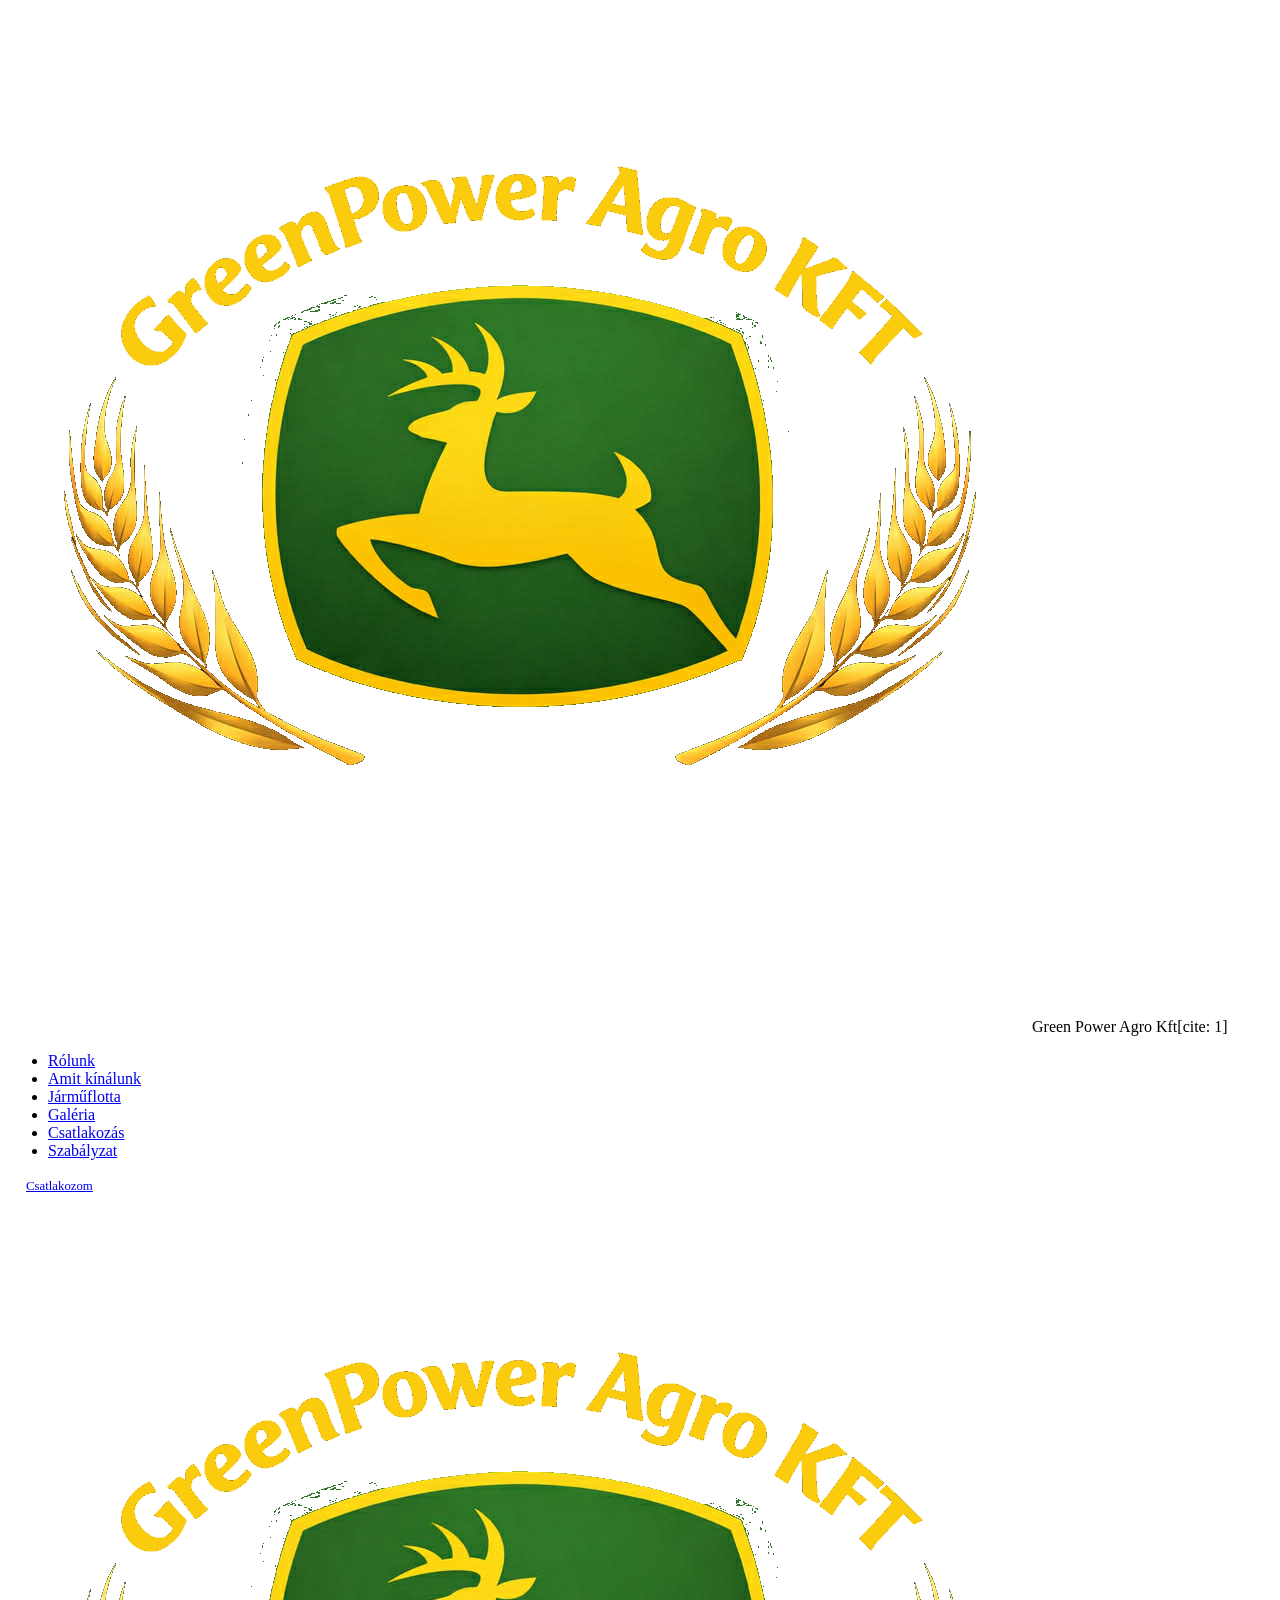
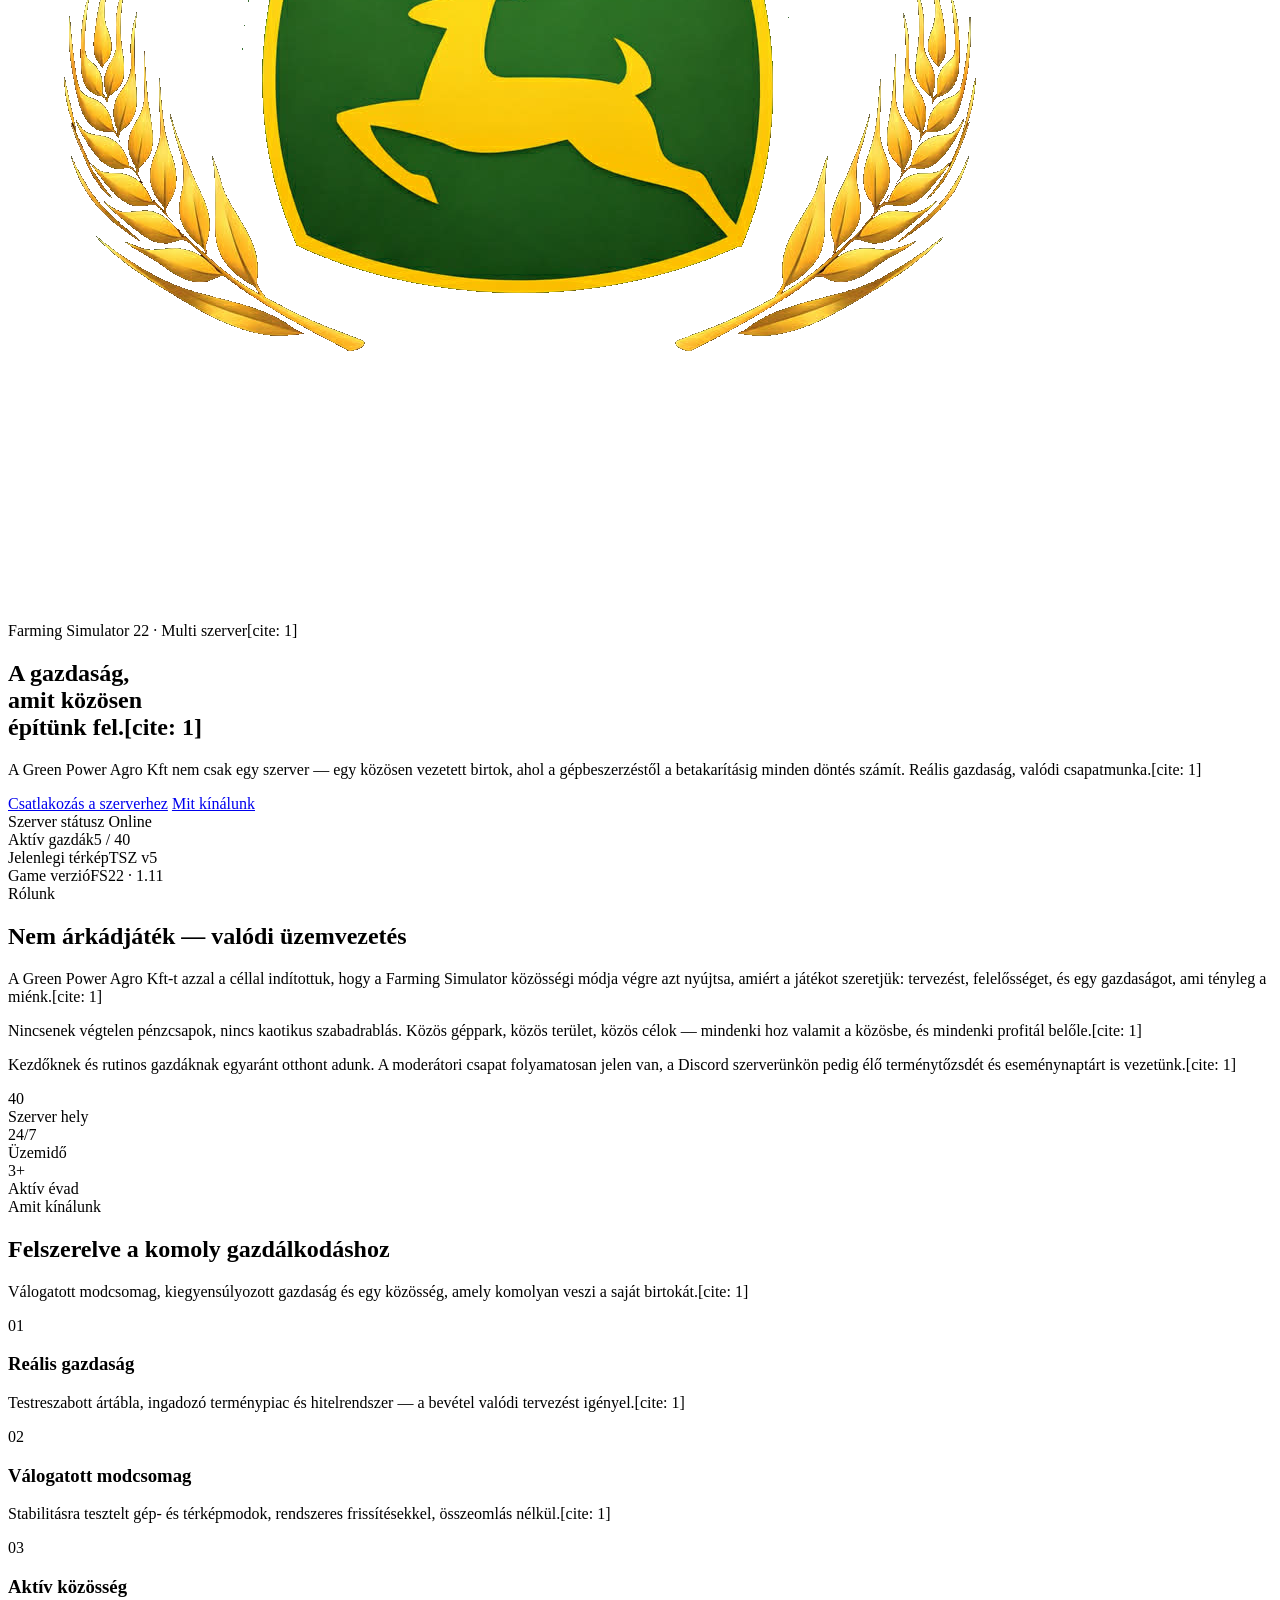
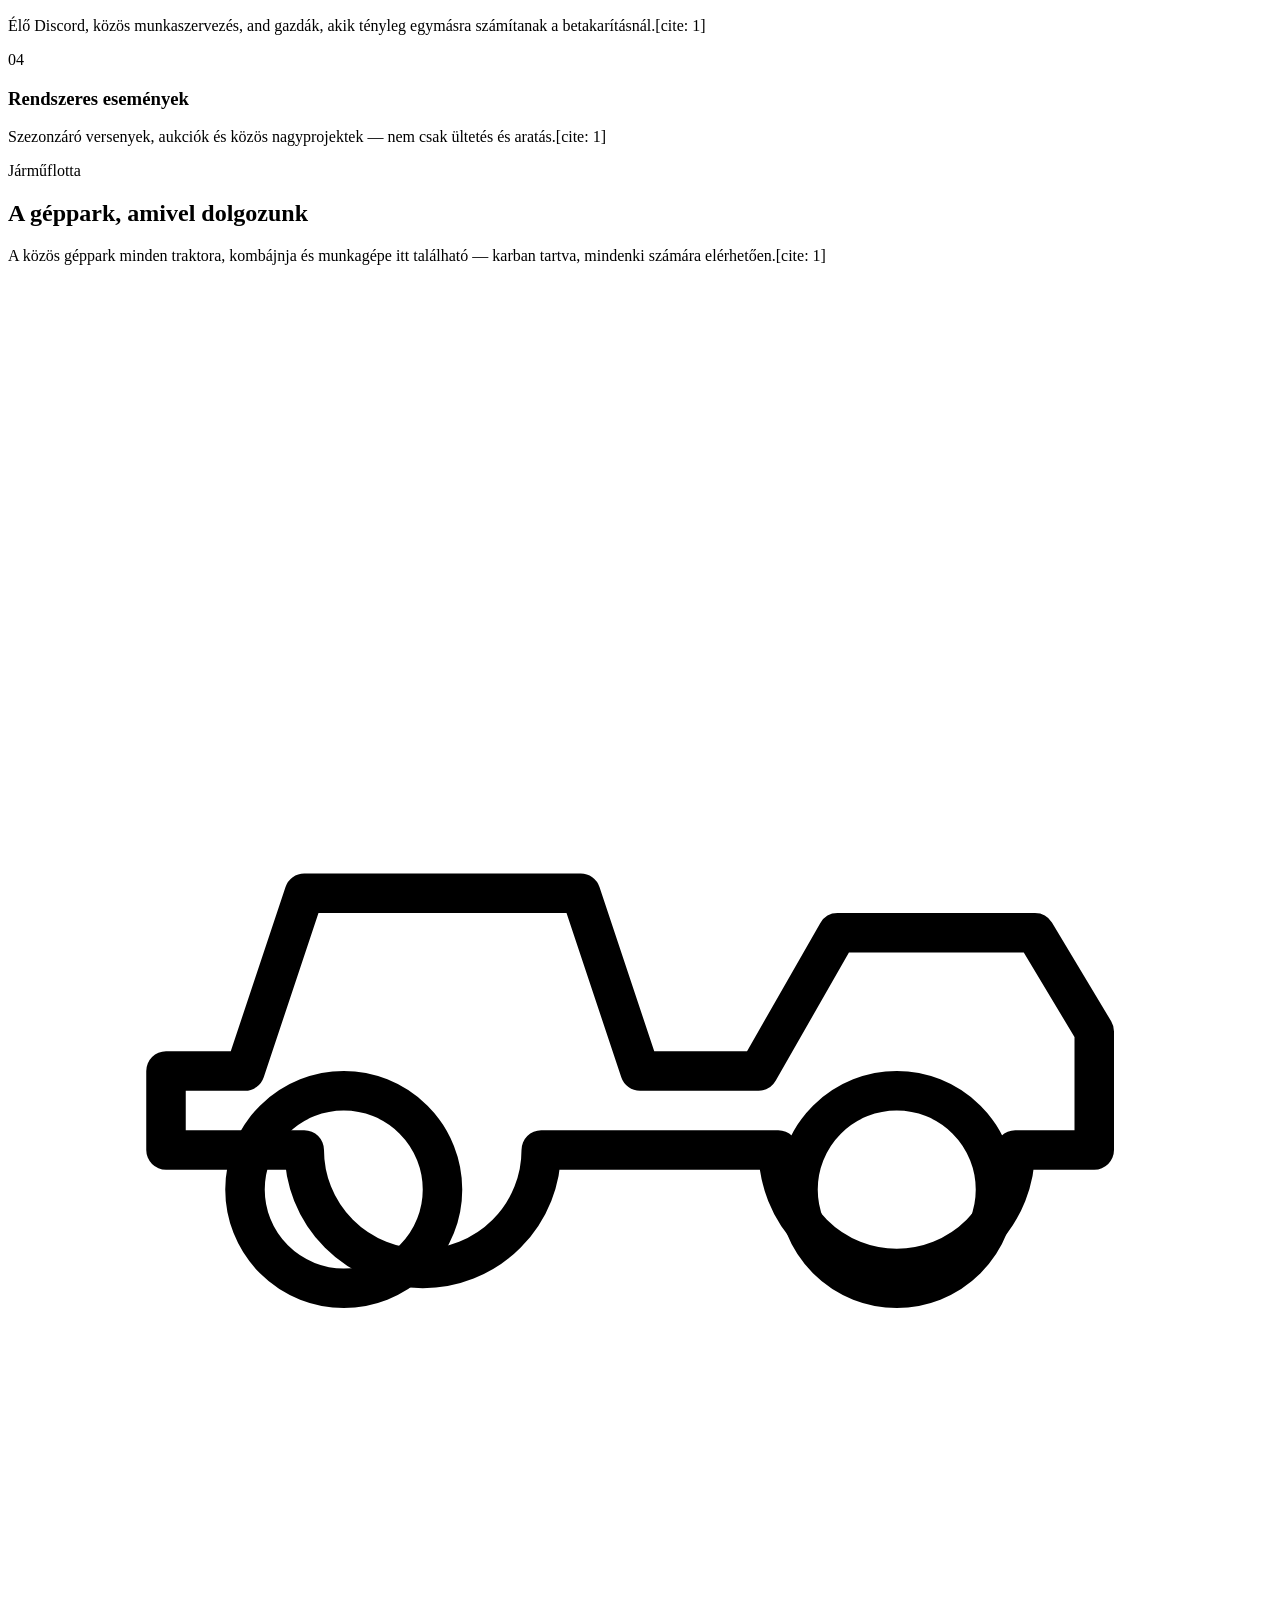
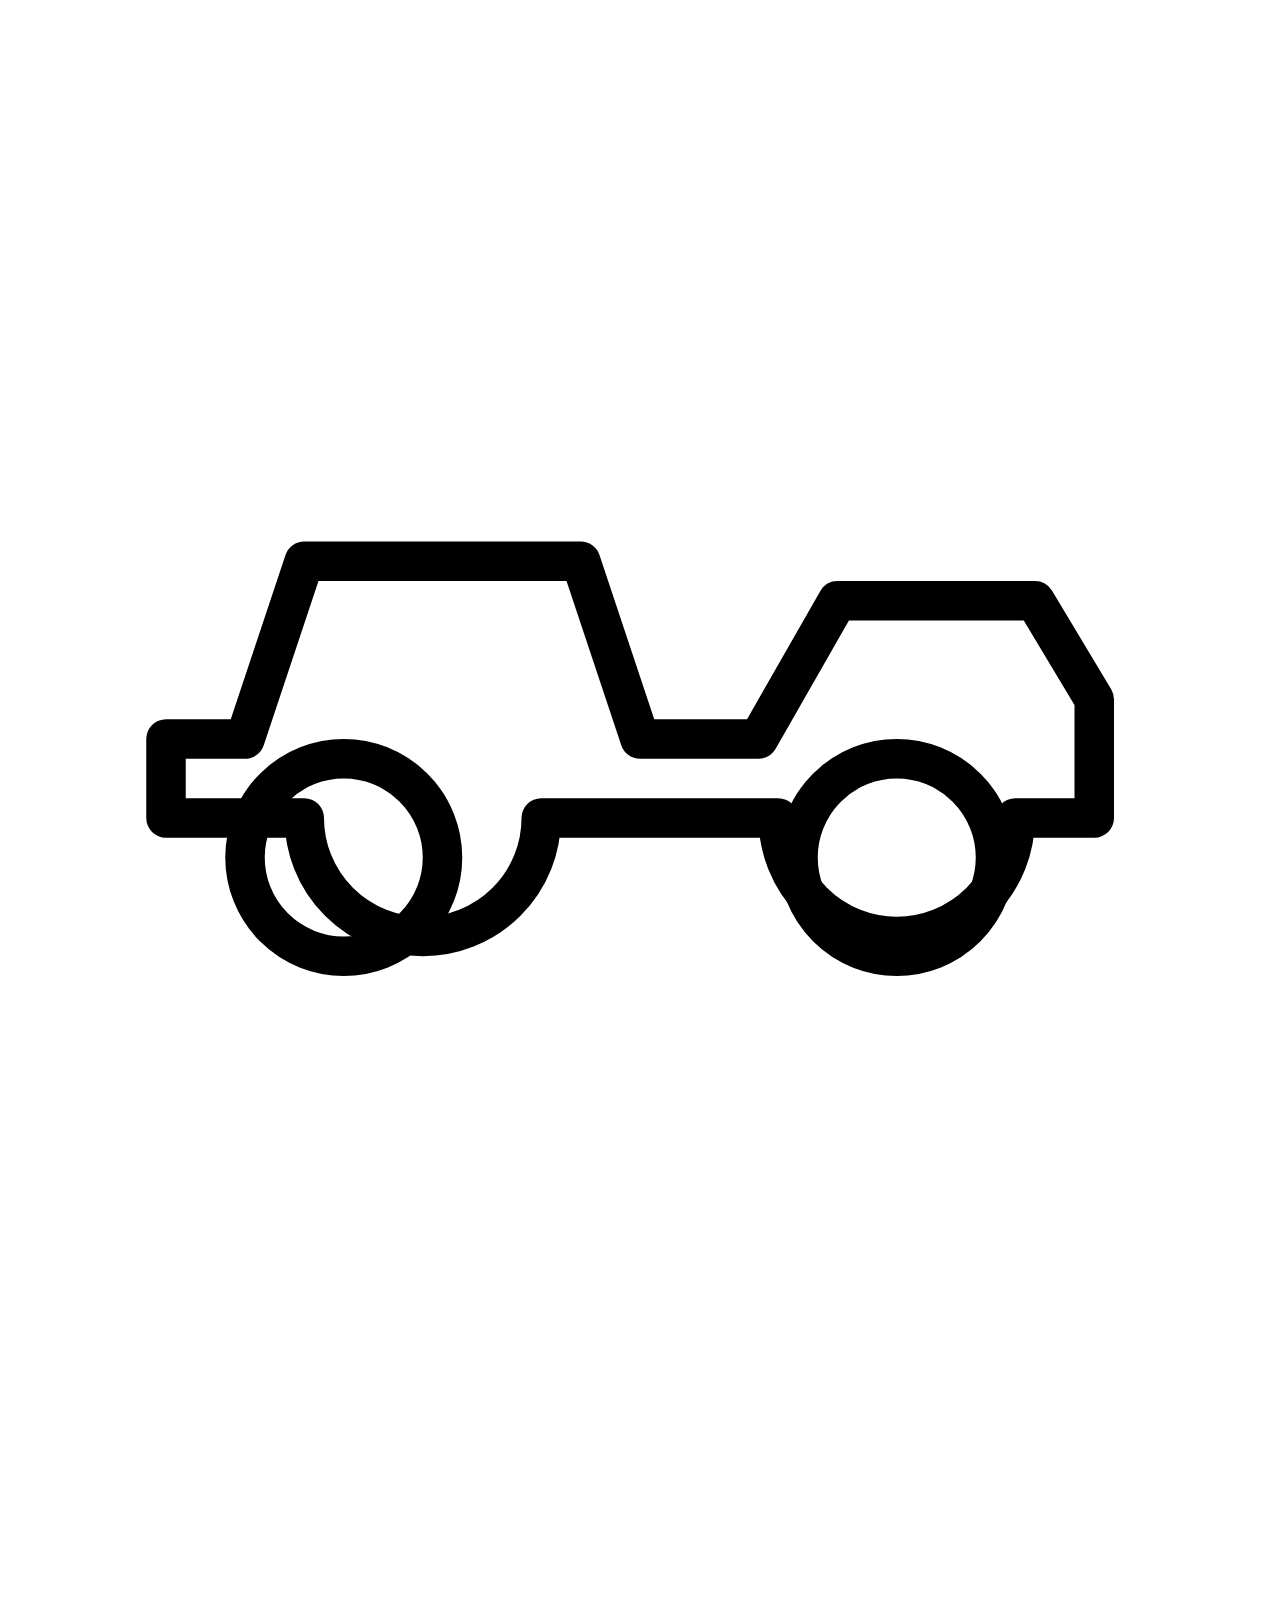
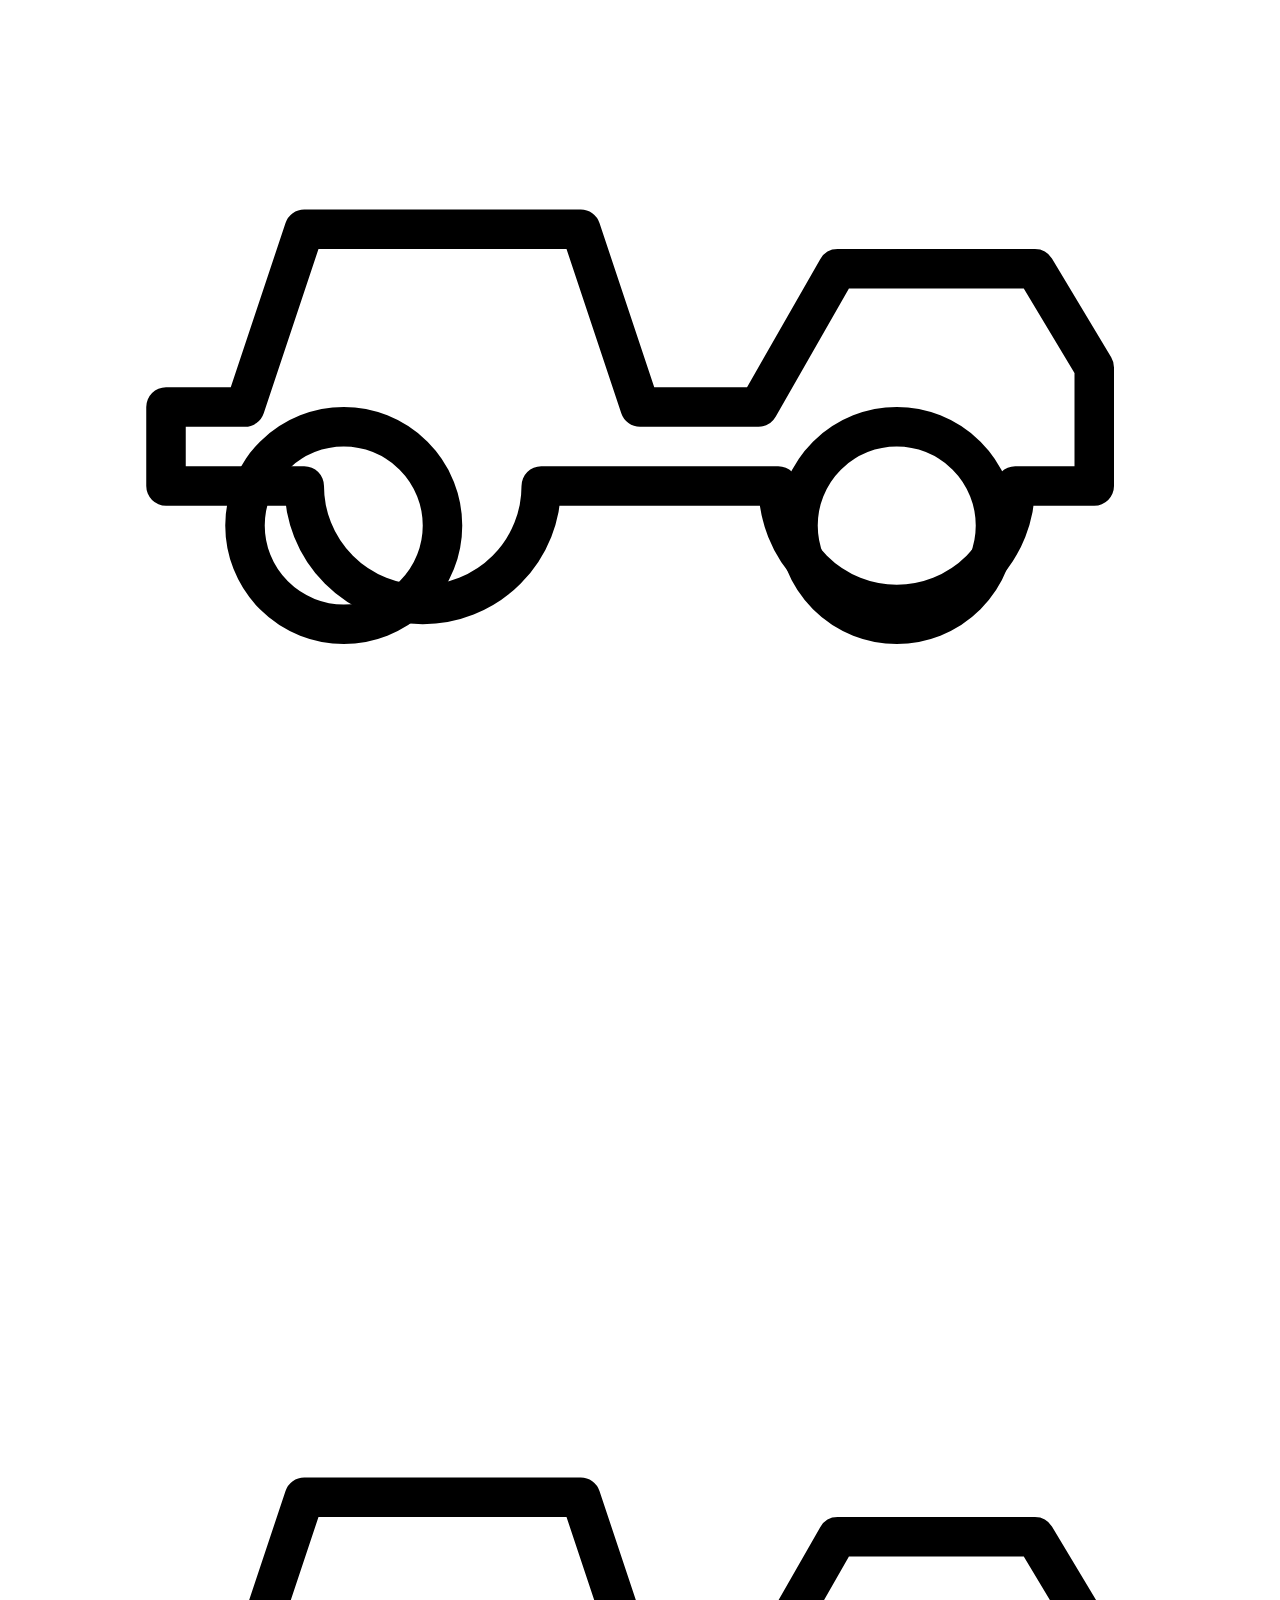
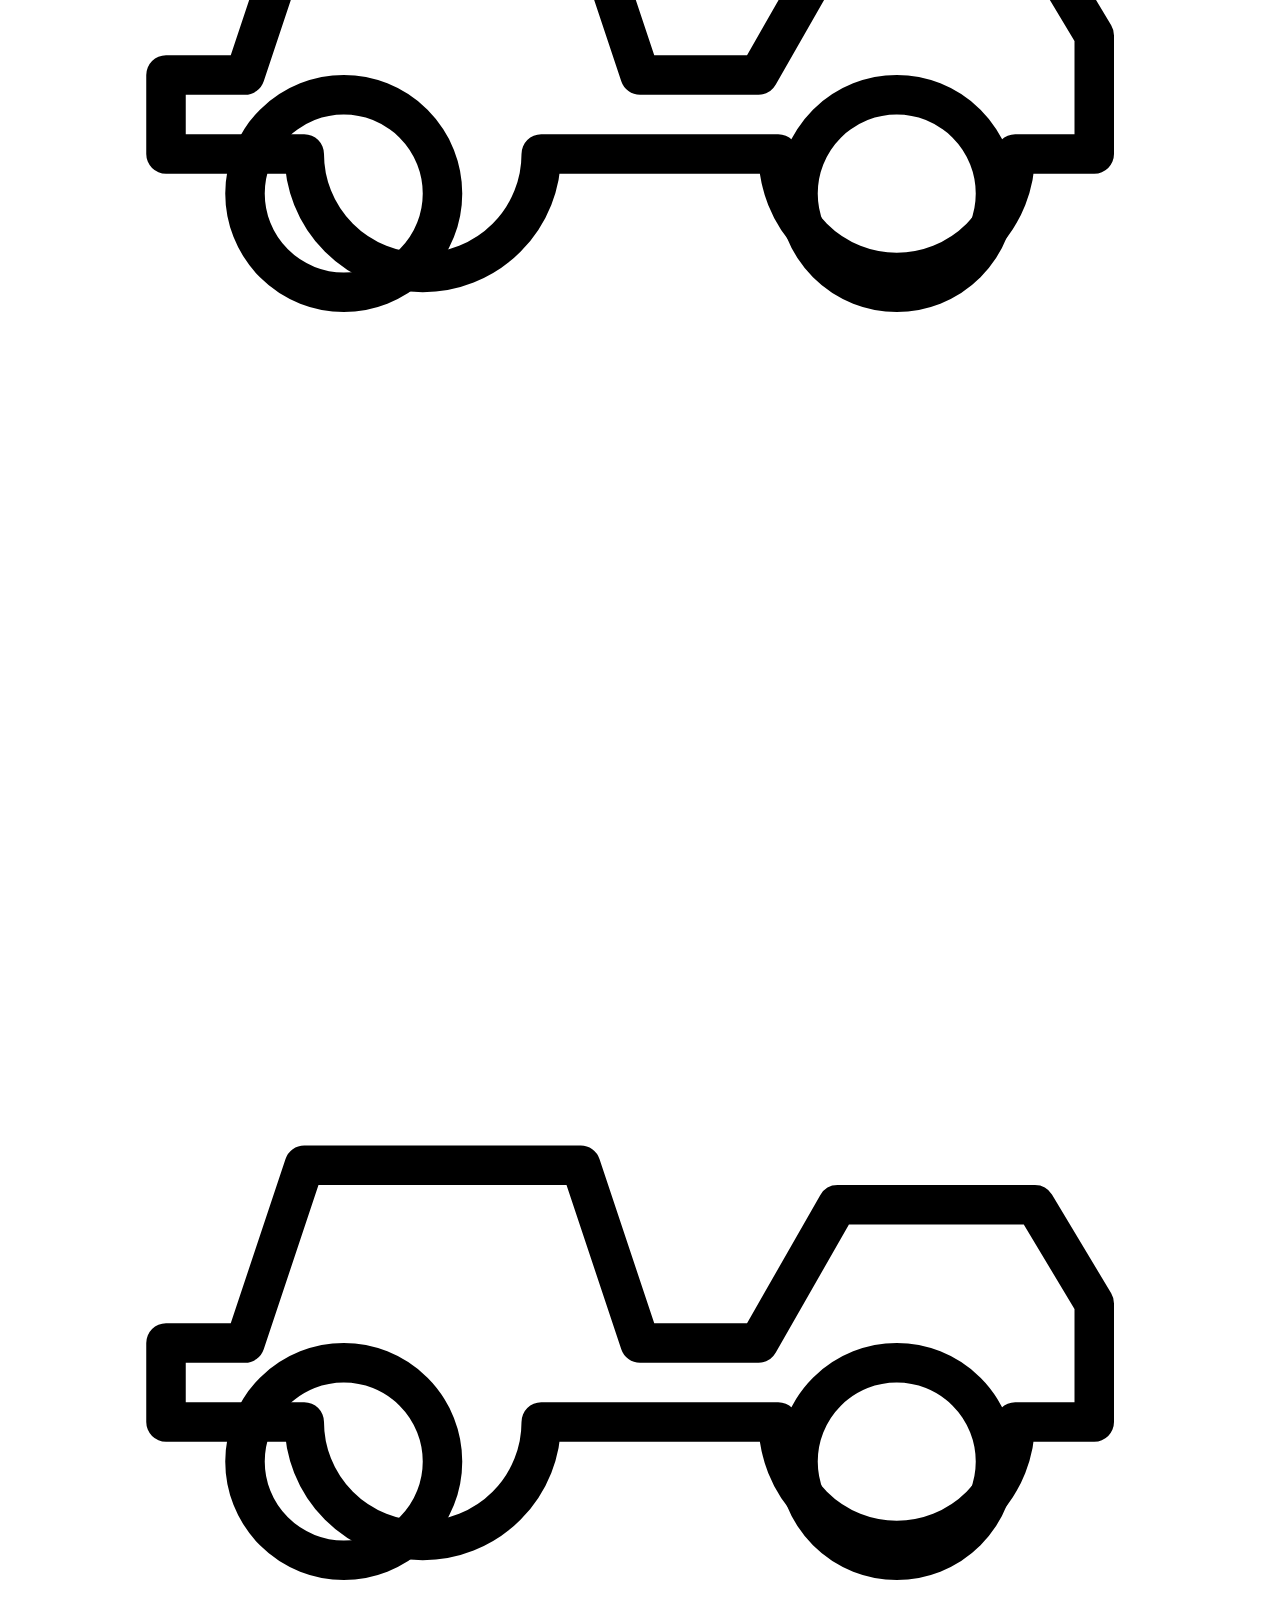
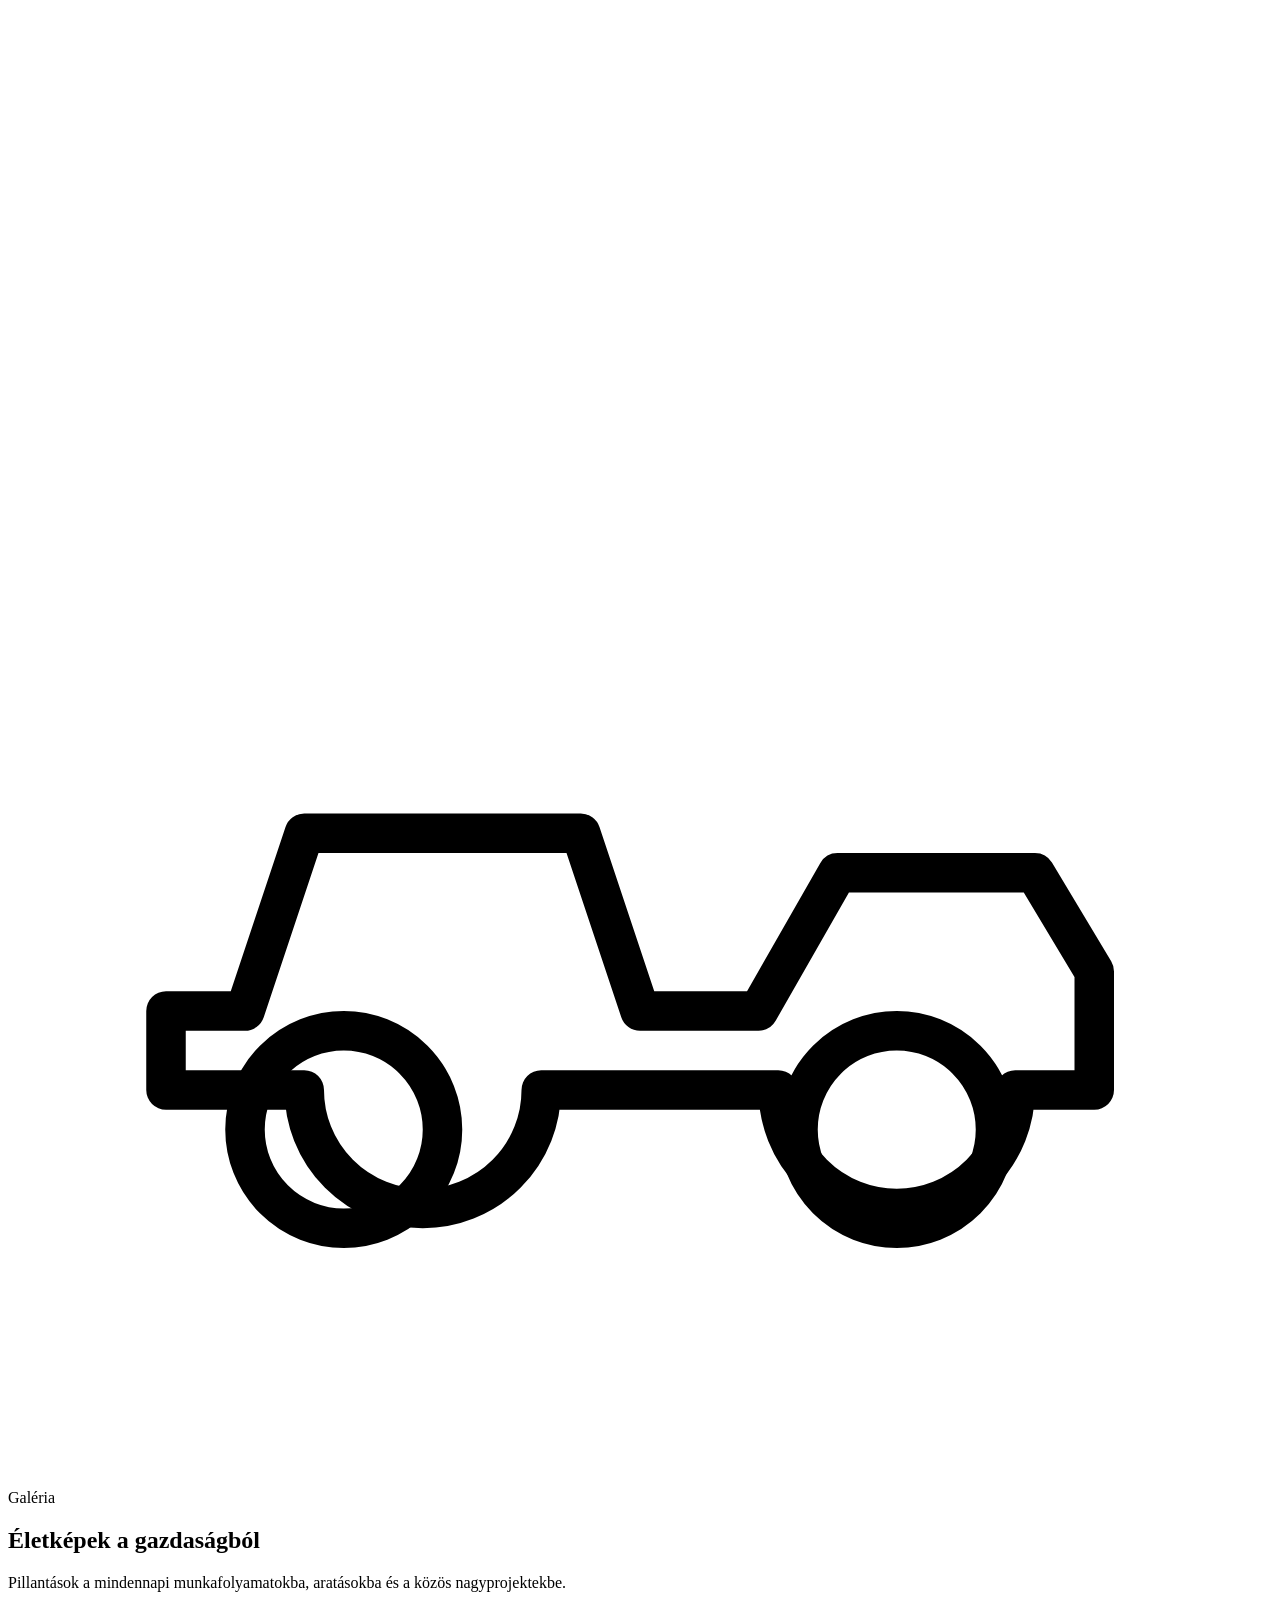
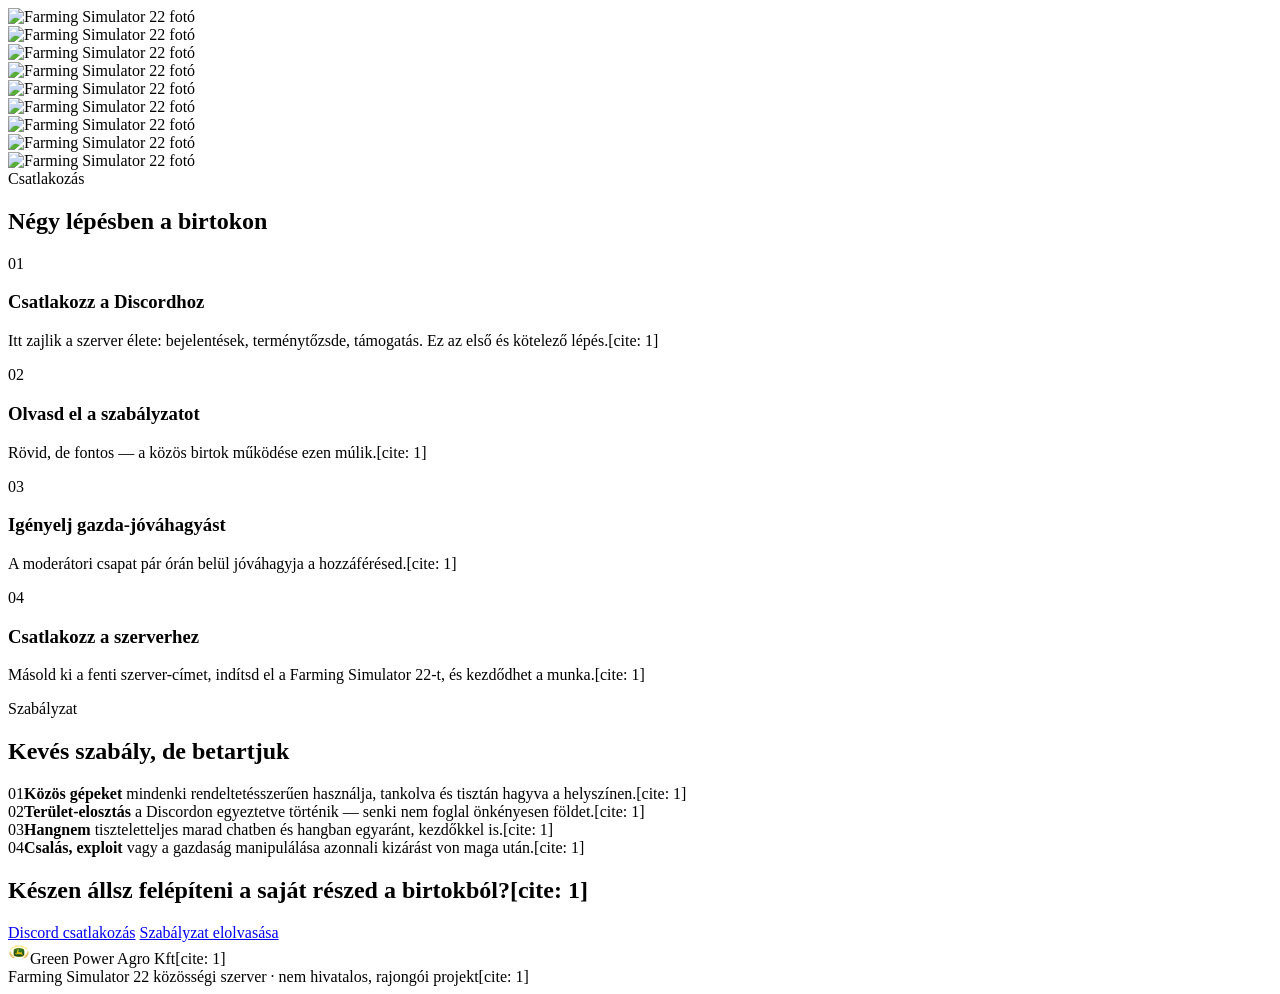
==== commit 027250a0: "frissites" ====
--- a/index.html
+++ b/index.html
@@ -4,31 +4,32 @@
 <meta charset="UTF-8">
 <meta name="viewport" content="width=device-width, initial-scale=1.0">
 <title>Green Power Agro Kft — Farming Simulator 22 Multi Szerver</title>
-<meta name="description" content="Green Power Agro Kft — magyar Farming Simulator 22 multi szerver közösség. Reális gazdaság, válogatott modcsomag, aktív Discord közösség. Csatlakozz és építs velünk közös birtokot!">
+<meta name="description" content="Green Power Agro Kft — magyar Farming Simulator 22 multi szerver közösség. Reális gazdaság, válogatott modcsomag, aktív Discord közösség. Csatlakozz és építs velünk közös birtokot![cite: 1]">
 <meta name="robots" content="index, follow">
 <meta name="language" content="Hungarian">
-<link rel="canonical" href="https://www.greenpoweragro.hu/">
+<link rel="canonical" href="https://www.greenpoweragro.hu/[cite: 1]">
 
 <!-- Open Graph / Facebook, Discord előnézet -->
 <meta property="og:type" content="website">
 <meta property="og:locale" content="hu_HU">
-<meta property="og:url" content="https://www.greenpoweragro.hu/">
-<meta property="og:site_name" content="Green Power Agro Kft">
-<meta property="og:title" content="Green Power Agro Kft — Farming Simulator 22 Multi Szerver">
-<meta property="og:description" content="Magyar FS22 multi szerver közösség. Reális gazdaság, válogatott modcsomag, aktív Discord közösség.">
-<meta property="og:image" content="https://www.greenpoweragro.hu/Green_kft_logo_1.png">
+<meta property="og:url" content="https://www.greenpoweragro.hu/[cite: 1]">
+<meta property="og:site_name" content="Green Power Agro Kft[cite: 1]">
+<meta property="og:title" content="Green Power Agro Kft — Farming Simulator 22 Multi Szerver[cite: 1]">
+<meta property="og:description" content="Magyar FS22 multi szerver közösség. Reális gazdaság, válogatott modcsomag, aktív Discord közösség.[cite: 1]">
+<meta property="og:image" content="https://www.greenpoweragro.hu/Green_kft_logo_1.png[cite: 1]">
+<meta name="google-site-verification" content="ZFGJkPkPu8G3xWmGdbz9tCcsC7_zTn1Ox14wz_efBx8" />
 
 <!-- Twitter/X kártya -->
 <meta name="twitter:card" content="summary_large_image">
-<meta name="twitter:title" content="Green Power Agro Kft — Farming Simulator 22 Multi Szerver">
-<meta name="twitter:description" content="Magyar FS22 multi szerver közösség. Reális gazdaság, válogatott modcsomag, aktív Discord közösség.">
-<meta name="twitter:image" content="https://www.greenpoweragro.hu/Green_kft_logo_1.png">
-
-<link rel="icon" type="image/png" href="Green_kft_logo_1.png">
+<meta name="twitter:title" content="Green Power Agro Kft — Farming Simulator 22 Multi Szerver[cite: 1]">
+<meta name="twitter:description" content="Magyar FS22 multi szerver közösség. Reális gazdaság, válogatott modcsomag, aktív Discord közösség.[cite: 1]">
+<meta name="twitter:image" content="https://www.greenpoweragro.hu/Green_kft_logo_1.png[cite: 1]">
+
+<link rel="icon" type="image/png" href="Green_kft_logo_1.png[cite: 1]">
 <link rel="preconnect" href="https://fonts.googleapis.com">
 <link rel="preconnect" href="https://fonts.gstatic.com" crossorigin>
 <link href="https://fonts.googleapis.com/css2?family=Oswald:wght@400;500;600;700&family=Source+Sans+3:wght@400;500;600&family=JetBrains+Mono:wght@400;500;600&display=swap" rel="stylesheet">
-<link rel="stylesheet" href="style.css">
+<link rel="stylesheet" href="style.css[cite: 1]">
 
 <!-- Strukturált adat Google számára -->
 <script type="application/ld+json">
@@ -49,7 +50,7 @@
 
 <header>
   <nav>
-    <div class="brand"><img src="Green_kft_logo_1.png" alt="Green Power Agro Kft embléma" class="brand-mark">Green Power Agro Kft</div>
+    <div class="brand"><img src="Green_kft_logo_1.png" alt="Green Power Agro Kft embléma" class="brand-mark[cite: 1]">Green Power Agro Kft[cite: 1]</div>
     <ul class="nav-links">
       <li><a href="#rolunk">Rólunk</a></li>
       <li><a href="#kinalunk">Amit kínálunk</a></li>
@@ -58,239 +59,211 @@
       <li><a href="#csatlakozas">Csatlakozás</a></li>
       <li><a href="#szabalyzat">Szabályzat</a></li>
     </ul>
-    <a href="#csatlakozas" class="btn btn-primary" style="padding:10px 18px; font-size:0.8rem;">Csatlakozom</a>
+    <a href="#csatlakozas" class="btn btn-primary" style="padding:10px 18px; font-size:0.8rem;[cite: 1]">Csatlakozom</a>
   </nav>
 </header>
 
 <section class="hero">
-  <div class="wrap hero-grid">
+  <div class="wrap hero-grid[cite: 1]">
     <div>
-      <img src="Green_kft_logo_1.png" alt="Green Power Agro Kft logó" class="hero-logo">
-      <div class="eyebrow"><span class="dot"></span>Farming Simulator 22 · Multi szerver</div>
-      <h1>A gazdaság,<br>amit <span>közösen</span><br>építünk fel.</h1>
-      <p class="lead">A Green Power Agro Kft nem csak egy szerver — egy közösen vezetett birtok, ahol a gépbeszerzéstől a betakarításig minden döntés számít. Reális gazdaság, valódi csapatmunka.</p>
-      <div class="cta-row">
-        <a href="#csatlakozas" class="btn btn-primary">Csatlakozás a szerverhez</a>
-        <a href="#kinalunk" class="btn btn-ghost">Mit kínálunk</a>
-      </div>
-    </div>
-
-    <div class="hud">
-      <div class="hud-top">
-        <span class="label">Szerver státusz</span>
-        <span class="status-pill"><span class="blip"></span>Online</span>
-      </div>
-      <div class="hud-rows">
-        <div class="hud-row"><span class="k">Aktív gazdák</span><span class="v mono">5 / 40</span></div>
-        <div class="hud-row"><span class="k">Jelenlegi térkép</span><span class="v">TSZ v5</span></div>
-        <div class="hud-row"><span class="k">Game verzió</span><span class="v mono">FS22 · 1.11</span></div>
-      </div>
-    </div>
-  </div>
-</section>
-
-<div class="furrow"></div>
+      <img src="Green_kft_logo_1.png" alt="Green Power Agro Kft logó" class="hero-logo[cite: 1]">
+      <div class="eyebrow"><span class="dot[cite: 1]"></span>Farming Simulator 22 · Multi szerver[cite: 1]</div>
+      <h1>A gazdaság,<br>amit <span>közösen</span><br>építünk fel.[cite: 1]</h1>
+      <p class="lead">A Green Power Agro Kft nem csak egy szerver — egy közösen vezetett birtok, ahol a gépbeszerzéstől a betakarításig minden döntés számít. Reális gazdaság, valódi csapatmunka.[cite: 1]</p>
+      <div class="cta-row[cite: 1]">
+        <a href="#csatlakozas" class="btn btn-primary[cite: 1]">Csatlakozás a szerverhez</a>
+        <a href="#kinalunk" class="btn btn-ghost[cite: 1]">Mit kínálunk</a>
+      </div>
+    </div>
+
+    <div class="hud[cite: 1]">
+      <div class="hud-top[cite: 1]">
+        <span class="label[cite: 1]">Szerver státusz</span>
+        <span class="status-pill[cite: 1]"><span class="blip[cite: 1]"></span>Online</span>
+      </div>
+      <div class="hud-rows[cite: 1]">
+        <div class="hud-row[cite: 1]"><span class="k[cite: 1]">Aktív gazdák</span><span class="v mono[cite: 1]">5 / 40</span></div>
+        <div class="hud-row[cite: 1]"><span class="k[cite: 1]">Jelenlegi térkép</span><span class="v[cite: 1]">TSZ v5</span></div>
+        <div class="hud-row[cite: 1]"><span class="k[cite: 1]">Game verzió</span><span class="v mono[cite: 1]">FS22 · 1.11</span></div>
+      </div>
+    </div>
+  </div>
+</section>
+
+<div class="furrow[cite: 1]"></div>
 
 <section id="rolunk">
-  <div class="wrap">
-    <div class="about-grid">
+  <div class="wrap[cite: 1]">
+    <div class="about-grid[cite: 1]">
       <div>
-        <div class="eyebrow"><span class="dot"></span>Rólunk</div>
-        <h2 style="margin-bottom:20px;">Nem árkádjáték — valódi üzemvezetés</h2>
-        <p>A Green Power Agro Kft-t azzal a céllal indítottuk, hogy a Farming Simulator közösségi módja végre azt nyújtsa, amiért a játékot szeretjük: tervezést, felelősséget, és egy gazdaságot, ami tényleg a miénk.</p>
-        <p>Nincsenek végtelen pénzcsapok, nincs kaotikus szabadrablás. Közös géppark, közös terület, közös célok — mindenki hoz valamit a közösbe, és mindenki profitál belőle.</p>
+        <div class="eyebrow[cite: 1]"><span class="dot[cite: 1]"></span>Rólunk</div>
+        <h2 style="margin-bottom:20px;[cite: 1]">Nem árkádjáték — valódi üzemvezetés</h2>
+        <p>A Green Power Agro Kft-t azzal a céllal indítottuk, hogy a Farming Simulator közösségi módja végre azt nyújtsa, amiért a játékot szeretjük: tervezést, felelősséget, és egy gazdaságot, ami tényleg a miénk.[cite: 1]</p>
+        <p>Nincsenek végtelen pénzcsapok, nincs kaotikus szabadrablás. Közös géppark, közös terület, közös célok — mindenki hoz valamit a közösbe, és mindenki profitál belőle.[cite: 1]</p>
       </div>
       <div>
-        <p>Kezdőknek és rutinos gazdáknak egyaránt otthont adunk. A moderátori csapat folyamatosan jelen van, a Discord szerverünkön pedig élő terménytőzsdét és eseménynaptárt is vezetünk.</p>
-        <div class="stat-strip">
-          <div class="stat"><div class="num">40</div><div class="lbl">Szerver hely</div></div>
-          <div class="stat"><div class="num">24/7</div><div class="lbl">Üzemidő</div></div>
-          <div class="stat"><div class="num">3+</div><div class="lbl">Aktív évad</div></div>
+        <p>Kezdőknek és rutinos gazdáknak egyaránt otthont adunk. A moderátori csapat folyamatosan jelen van, a Discord szerverünkön pedig élő terménytőzsdét és eseménynaptárt is vezetünk.[cite: 1]</p>
+        <div class="stat-strip[cite: 1]">
+          <div class="stat[cite: 1]"><div class="num[cite: 1]">40</div><div class="lbl[cite: 1]">Szerver hely</div></div>
+          <div class="stat[cite: 1]"><div class="num[cite: 1]">24/7</div><div class="lbl[cite: 1]">Üzemidő</div></div>
+          <div class="stat[cite: 1]"><div class="num[cite: 1]">3+</div><div class="lbl[cite: 1]">Aktív évad</div></div>
         </div>
       </div>
     </div>
   </div>
 </section>
 
-<div class="furrow"></div>
+<div class="furrow[cite: 1]"></div>
 
 <section id="kinalunk">
-  <div class="wrap">
-    <div class="section-head">
-      <div class="eyebrow"><span class="dot"></span>Amit kínálunk</div>
+  <div class="wrap[cite: 1]">
+    <div class="section-head[cite: 1]">
+      <div class="eyebrow[cite: 1]"><span class="dot[cite: 1]"></span>Amit kínálunk</div>
       <h2>Felszerelve a komoly gazdálkodáshoz</h2>
-      <p>Válogatott modcsomag, kiegyensúlyozott gazdaság és egy közösség, amely komolyan veszi a saját birtokát.</p>
-    </div>
-    <div class="feature-grid">
-      <div class="feature">
-        <div class="mark">01</div>
+      <p>Válogatott modcsomag, kiegyensúlyozott gazdaság és egy közösség, amely komolyan veszi a saját birtokát.[cite: 1]</p>
+    </div>
+    <div class="feature-grid[cite: 1]">
+      <div class="feature[cite: 1]">
+        <div class="mark[cite: 1]">01</div>
         <h3>Reális gazdaság</h3>
-        <p>Testreszabott ártábla, ingadozó terménypiac és hitelrendszer — a bevétel valódi tervezést igényel.</p>
-      </div>
-      <div class="feature">
-        <div class="mark">02</div>
+        <p>Testreszabott ártábla, ingadozó terménypiac és hitelrendszer — a bevétel valódi tervezést igényel.[cite: 1]</p>
+      </div>
+      <div class="feature[cite: 1]">
+        <div class="mark[cite: 1]">02</div>
         <h3>Válogatott modcsomag</h3>
-        <p>Stabilitásra tesztelt gép- és térképmodok, rendszeres frissítésekkel, összeomlás nélkül.</p>
-      </div>
-      <div class="feature">
-        <div class="mark">03</div>
+        <p>Stabilitásra tesztelt gép- és térképmodok, rendszeres frissítésekkel, összeomlás nélkül.[cite: 1]</p>
+      </div>
+      <div class="feature[cite: 1]">
+        <div class="mark[cite: 1]">03</div>
         <h3>Aktív közösség</h3>
-        <p>Élő Discord, közös munkaszervezés, és gazdák, akik tényleg egymásra számítanak a betakarításnál.</p>
-      </div>
-      <div class="feature">
-        <div class="mark">04</div>
+        <p>Élő Discord, közös munkaszervezés, and gazdák, akik tényleg egymásra számítanak a betakarításnál.[cite: 1]</p>
+      </div>
+      <div class="feature[cite: 1]">
+        <div class="mark[cite: 1]">04</div>
         <h3>Rendszeres események</h3>
-        <p>Szezonzáró versenyek, aukciók és közös nagyprojektek — nem csak ültetés és aratás.</p>
-      </div>
-    </div>
-  </div>
-</section>
-
-<div class="furrow"></div>
+        <p>Szezonzáró versenyek, aukciók és közös nagyprojektek — nem csak ültetés és aratás.[cite: 1]</p>
+      </div>
+    </div>
+  </div>
+</section>
+
+<div class="furrow[cite: 1]"></div>
 
 <section id="flotta">
-  <div class="wrap">
-    <div class="section-head">
-      <div class="eyebrow"><span class="dot"></span>Járműflotta</div>
+  <div class="wrap[cite: 1]">
+    <div class="section-head[cite: 1]">
+      <div class="eyebrow[cite: 1]"><span class="dot[cite: 1]"></span>Járműflotta</div>
       <h2>A géppark, amivel dolgozunk</h2>
-      <p>A közös géppark minden traktora, kombájnja és munkagépe itt található — karban tartva, mindenki számára elérhetően.</p>
-    </div>
-    <div class="fleet-grid">
-      <div class="fleet-card">
-        <div class="fleet-photo placeholder"><svg viewBox="0 0 64 64" class="fleet-icon"><path d="M8 40h4l3-9h14l3 9h6l4-7h10l3 5v6h-4a6 6 0 1 1-12 0H27a6 6 0 1 1-12 0H8z" fill="none" stroke="currentColor" stroke-width="2" stroke-linejoin="round"/><circle cx="17" cy="46" r="5" fill="none" stroke="currentColor" stroke-width="2"/><circle cx="45" cy="46" r="5" fill="none" stroke="currentColor" stroke-width="2"/></svg></div>
-      </div>
-      <div class="fleet-card">
-        <div class="fleet-photo placeholder"><svg viewBox="0 0 64 64" class="fleet-icon"><path d="M8 40h4l3-9h14l3 9h6l4-7h10l3 5v6h-4a6 6 0 1 1-12 0H27a6 6 0 1 1-12 0H8z" fill="none" stroke="currentColor" stroke-width="2" stroke-linejoin="round"/><circle cx="17" cy="46" r="5" fill="none" stroke="currentColor" stroke-width="2"/><circle cx="45" cy="46" r="5" fill="none" stroke="currentColor" stroke-width="2"/></svg></div>
-      </div>
-      <div class="fleet-card">
-        <div class="fleet-photo placeholder"><svg viewBox="0 0 64 64" class="fleet-icon"><path d="M8 40h4l3-9h14l3 9h6l4-7h10l3 5v6h-4a6 6 0 1 1-12 0H27a6 6 0 1 1-12 0H8z" fill="none" stroke="currentColor" stroke-width="2" stroke-linejoin="round"/><circle cx="17" cy="46" r="5" fill="none" stroke="currentColor" stroke-width="2"/><circle cx="45" cy="46" r="5" fill="none" stroke="currentColor" stroke-width="2"/></svg></div>
-      </div>
-      <div class="fleet-card">
-        <div class="fleet-photo placeholder"><svg viewBox="0 0 64 64" class="fleet-icon"><path d="M8 40h4l3-9h14l3 9h6l4-7h10l3 5v6h-4a6 6 0 1 1-12 0H27a6 6 0 1 1-12 0H8z" fill="none" stroke="currentColor" stroke-width="2" stroke-linejoin="round"/><circle cx="17" cy="46" r="5" fill="none" stroke="currentColor" stroke-width="2"/><circle cx="45" cy="46" r="5" fill="none" stroke="currentColor" stroke-width="2"/></svg></div>
-      </div>
-      <div class="fleet-card">
-        <div class="fleet-photo placeholder"><svg viewBox="0 0 64 64" class="fleet-icon"><path d="M8 40h4l3-9h14l3 9h6l4-7h10l3 5v6h-4a6 6 0 1 1-12 0H27a6 6 0 1 1-12 0H8z" fill="none" stroke="currentColor" stroke-width="2" stroke-linejoin="round"/><circle cx="17" cy="46" r="5" fill="none" stroke="currentColor" stroke-width="2"/><circle cx="45" cy="46" r="5" fill="none" stroke="currentColor" stroke-width="2"/></svg></div>
-      </div>
-      <div class="fleet-card">
-        <div class="fleet-photo placeholder"><svg viewBox="0 0 64 64" class="fleet-icon"><path d="M8 40h4l3-9h14l3 9h6l4-7h10l3 5v6h-4a6 6 0 1 1-12 0H27a6 6 0 1 1-12 0H8z" fill="none" stroke="currentColor" stroke-width="2" stroke-linejoin="round"/><circle cx="17" cy="46" r="5" fill="none" stroke="currentColor" stroke-width="2"/><circle cx="45" cy="46" r="5" fill="none" stroke="currentColor" stroke-width="2"/></svg></div>
-      </div>
-    </div>
-  </div>
-</section>
-
-<div class="furrow"></div>
-
-<section id="gallery">
-  <div class="wrap">
-    <div class="section-head">
-      <div class="eyebrow"><span class="dot"></span>Galéria</div>
-      <h2>Pillanatképek a birtokról</h2>
-      <p>Közös munkák, betakarítások, gépsorok — így néz ki nálunk egy hétköznap a mezőn.</p>
+      <p>A közös géppark minden traktora, kombájnja és munkagépe itt található — karban tartva, mindenki számára elérhetően.[cite: 1]</p>
+    </div>
+    <div class="fleet-grid[cite: 1]">
+      <div class="fleet-card[cite: 1]">
+        <div class="fleet-photo placeholder[cite: 1]"><svg viewBox="0 0 64 64" class="fleet-icon[cite: 1]"><path d="M8 40h4l3-9h14l3 9h6l4-7h10l3 5v6h-4a6 6 0 1 1-12 0H27a6 6 0 1 1-12 0H8z" fill="none" stroke="currentColor" stroke-width="2" stroke-linejoin="round"/><circle cx="17" cy="46" r="5" fill="none" stroke="currentColor" stroke-width="2"/><circle cx="45" cy="46" r="5" fill="none" stroke="currentColor" stroke-width="2"/></svg></div>
+      </div>
+      <div class="fleet-card[cite: 1]">
+        <div class="fleet-photo placeholder[cite: 1]"><svg viewBox="0 0 64 64" class="fleet-icon[cite: 1]"><path d="M8 40h4l3-9h14l3 9h6l4-7h10l3 5v6h-4a6 6 0 1 1-12 0H27a6 6 0 1 1-12 0H8z" fill="none" stroke="currentColor" stroke-width="2" stroke-linejoin="round"/><circle cx="17" cy="46" r="5" fill="none" stroke="currentColor" stroke-width="2"/><circle cx="45" cy="46" r="5" fill="none" stroke="currentColor" stroke-width="2"/></svg></div>
+      </div>
+      <div class="fleet-card[cite: 1]">
+        <div class="fleet-photo placeholder[cite: 1]"><svg viewBox="0 0 64 64" class="fleet-icon[cite: 1]"><path d="M8 40h4l3-9h14l3 9h6l4-7h10l3 5v6h-4a6 6 0 1 1-12 0H27a6 6 0 1 1-12 0H8z" fill="none" stroke="currentColor" stroke-width="2" stroke-linejoin="round"/><circle cx="17" cy="46" r="5" fill="none" stroke="currentColor" stroke-width="2"/><circle cx="45" cy="46" r="5" fill="none" stroke="currentColor" stroke-width="2"/></svg></div>
+      </div>
+      <div class="fleet-card[cite: 1]">
+        <div class="fleet-photo placeholder[cite: 1]"><svg viewBox="0 0 64 64" class="fleet-icon[cite: 1]"><path d="M8 40h4l3-9h14l3 9h6l4-7h10l3 5v6h-4a6 6 0 1 1-12 0H27a6 6 0 1 1-12 0H8z" fill="none" stroke="currentColor" stroke-width="2" stroke-linejoin="round"/><circle cx="17" cy="46" r="5" fill="none" stroke="currentColor" stroke-width="2"/><circle cx="45" cy="46" r="5" fill="none" stroke="currentColor" stroke-width="2"/></svg></div>
+      </div>
+      <div class="fleet-card[cite: 1]">
+        <div class="fleet-photo placeholder[cite: 1]"><svg viewBox="0 0 64 64" class="fleet-icon[cite: 1]"><path d="M8 40h4l3-9h14l3 9h6l4-7h10l3 5v6h-4a6 6 0 1 1-12 0H27a6 6 0 1 1-12 0H8z" fill="none" stroke="currentColor" stroke-width="2" stroke-linejoin="round"/><circle cx="17" cy="46" r="5" fill="none" stroke="currentColor" stroke-width="2"/><circle cx="45" cy="46" r="5" fill="none" stroke="currentColor" stroke-width="2"/></svg></div>
+      </div>
+      <div class="fleet-card[cite: 1]">
+        <div class="fleet-photo placeholder[cite: 1]"><svg viewBox="0 0 64 64" class="fleet-icon[cite: 1]"><path d="M8 40h4l3-9h14l3 9h6l4-7h10l3 5v6h-4a6 6 0 1 1-12 0H27a6 6 0 1 1-12 0H8z" fill="none" stroke="currentColor" stroke-width="2" stroke-linejoin="round"/><circle cx="17" cy="46" r="5" fill="none" stroke="currentColor" stroke-width="2"/><circle cx="45" cy="46" r="5" fill="none" stroke="currentColor" stroke-width="2"/></svg></div>
+      </div>
+    </div>
+  </div>
+</section>
+
+<div class="furrow[cite: 1]"></div>
+
+<!-- ÚJ ESZTÉTIKUS GALÉRIA RÉSZ A KÜLDÖTT KÉPEKKEL -->
+<section id="galeria">
+  <div class="wrap[cite: 1]">
+    <div class="section-head[cite: 1]">
+      <div class="eyebrow[cite: 1]"><span class="dot[cite: 1]"></span>Galéria</div>
+      <h2>Életképek a gazdaságból</h2>
+      <p>Pillantások a mindennapi munkafolyamatokba, aratásokba és a közös nagyprojektekbe.</p>
     </div>
     <div class="gallery-grid">
-      <button class="gallery-item" data-full="gallery/1248130_115.jpg"><img src="gallery/1248130_115.jpg" alt="Green Power Agro Kft — pillanatkép a szerverről" loading="lazy"></button>
-      <button class="gallery-item" data-full="gallery/1248130_124.jpg"><img src="gallery/1248130_124.jpg" alt="Green Power Agro Kft — pillanatkép a szerverről" loading="lazy"></button>
-      <button class="gallery-item" data-full="gallery/fsScreen_2026_01_12_21_39_41.png"><img src="gallery/fsScreen_2026_01_12_21_39_41.png" alt="Green Power Agro Kft — pillanatkép a szerverről" loading="lazy"></button>
-      <button class="gallery-item" data-full="gallery/fsScreen_2026_01_16_21_10_24.png"><img src="gallery/fsScreen_2026_01_16_21_10_24.png" alt="Green Power Agro Kft — pillanatkép a szerverről" loading="lazy"></button>
-      <button class="gallery-item" data-full="gallery/fsScreen_2026_01_20_20_19_48.png"><img src="gallery/fsScreen_2026_01_20_20_19_48.png" alt="Green Power Agro Kft — pillanatkép a szerverről" loading="lazy"></button>
-      <button class="gallery-item" data-full="gallery/fsScreen_2026_01_25_18_55_52.png"><img src="gallery/fsScreen_2026_01_25_18_55_52.png" alt="Green Power Agro Kft — pillanatkép a szerverről" loading="lazy"></button>
-      <button class="gallery-item" data-full="gallery/fsScreen_2026_01_30_22_23_12.png"><img src="gallery/fsScreen_2026_01_30_22_23_12.png" alt="Green Power Agro Kft — pillanatkép a szerverről" loading="lazy"></button>
-      <button class="gallery-item" data-full="gallery/fsScreen_2026_01_30_22_24_03.png"><img src="gallery/fsScreen_2026_01_30_22_24_03.png" alt="Green Power Agro Kft — pillanatkép a szerverről" loading="lazy"></button>
-      <button class="gallery-item" data-full="gallery/fsScreen_2026_07_13_08_56_09_ScreenshotMode.png"><img src="gallery/fsScreen_2026_07_13_08_56_09_ScreenshotMode.png" alt="Green Power Agro Kft — pillanatkép a szerverről" loading="lazy"></button>
-      <button class="gallery-item" data-full="gallery/fsScreen_2026_07_13_09_26_59_ScreenshotMode.png"><img src="gallery/fsScreen_2026_07_13_09_26_59_ScreenshotMode.png" alt="Green Power Agro Kft — pillanatkép a szerverről" loading="lazy"></button>
-    </div>
-  </div>
-</section>
-
-<div class="lightbox" id="lightbox">
-  <button class="lightbox-close" id="lightboxClose" aria-label="Bezárás">&times;</button>
-  <img src="" alt="" id="lightboxImg">
-</div>
-
-<div class="furrow"></div>
+      <div class="gallery-item"><img src="1248130_115.jpg" alt="Farming Simulator 22 fotó"></div>
+      <div class="gallery-item"><img src="1248130_124.jpg" alt="Farming Simulator 22 fotó"></div>
+      <div class="gallery-item"><img src="fsScreen_2026_01_12_21_39_41.jpg" alt="Farming Simulator 22 fotó"></div>
+      <div class="gallery-item"><img src="fsScreen_2026_01_16_21_10_24.jpg" alt="Farming Simulator 22 fotó"></div>
+      <div class="gallery-item"><img src="fsScreen_2026_01_20_20_19_48.jpg" alt="Farming Simulator 22 fotó"></div>
+      <div class="gallery-item"><img src="fsScreen_2026_01_25_18_55_52.jpg" alt="Farming Simulator 22 fotó"></div>
+      <div class="gallery-item"><img src="fsScreen_2026_01_30_22_23_12.jpg" alt="Farming Simulator 22 fotó"></div>
+      <div class="gallery-item"><img src="fsScreen_2026_01_30_22_24_03.jpg" alt="Farming Simulator 22 fotó"></div>
+      <div class="gallery-item"><img src="fsScreen_2026_07_13_08_56_09_ScreenshotMode.jpg" alt="Farming Simulator 22 fotó"></div>
+    </div>
+  </div>
+</section>
+
+<div class="furrow[cite: 1]"></div>
 
 <section id="csatlakozas">
-  <div class="wrap">
-    <div class="section-head">
-      <div class="eyebrow"><span class="dot"></span>Csatlakozás</div>
+  <div class="wrap[cite: 1]">
+    <div class="section-head[cite: 1]">
+      <div class="eyebrow[cite: 1]"><span class="dot[cite: 1]"></span>Csatlakozás</div>
       <h2>Négy lépésben a birtokon</h2>
     </div>
-    <div class="steps">
-      <div class="step">
-        <div class="n">01</div>
-        <div><h3>Csatlakozz a Discordhoz</h3><p>Itt zajlik a szerver élete: bejelentések, terménytőzsde, támogatás. Ez az első és kötelező lépés.</p></div>
-      </div>
-      <div class="step">
-        <div class="n">02</div>
-        <div><h3>Olvasd el a szabályzatot</h3><p>Rövid, de fontos — a közös birtok működése ezen múlik.</p></div>
-      </div>
-      <div class="step">
-        <div class="n">03</div>
-        <div><h3>Igényelj gazda-jóváhagyást</h3><p>A moderátori csapat pár órán belül jóváhagyja a hozzáférésed.</p></div>
-      </div>
-      <div class="step">
-        <div class="n">04</div>
-        <div><h3>Csatlakozz a szerverhez</h3><p>Másold ki a fenti szerver-címet, indítsd el a Farming Simulator 22-t, és kezdődhet a munka.</p></div>
-      </div>
-    </div>
-  </div>
-</section>
-
-<div class="furrow"></div>
+    <div class="steps[cite: 1]">
+      <div class="step[cite: 1]">
+        <div class="n[cite: 1]">01</div>
+        <div><h3>Csatlakozz a Discordhoz</h3><p>Itt zajlik a szerver élete: bejelentések, terménytőzsde, támogatás. Ez az első és kötelező lépés.[cite: 1]</p></div>
+      </div>
+      <div class="step[cite: 1]">
+        <div class="n[cite: 1]">02</div>
+        <div><h3>Olvasd el a szabályzatot</h3><p>Rövid, de fontos — a közös birtok működése ezen múlik.[cite: 1]</p></div>
+      </div>
+      <div class="step[cite: 1]">
+        <div class="n[cite: 1]">03</div>
+        <div><h3>Igényelj gazda-jóváhagyást</h3><p>A moderátori csapat pár órán belül jóváhagyja a hozzáférésed.[cite: 1]</p></div>
+      </div>
+      <div class="step[cite: 1]">
+        <div class="n[cite: 1]">04</div>
+        <div><h3>Csatlakozz a szerverhez</h3><p>Másold ki a fenti szerver-címet, indítsd el a Farming Simulator 22-t, és kezdődhet a munka.[cite: 1]</p></div>
+      </div>
+    </div>
+  </div>
+</section>
+
+<div class="furrow[cite: 1]"></div>
 
 <section id="szabalyzat">
-  <div class="wrap">
-    <div class="section-head">
-      <div class="eyebrow"><span class="dot"></span>Szabályzat</div>
+  <div class="wrap[cite: 1]">
+    <div class="section-head[cite: 1]">
+      <div class="eyebrow[cite: 1]"><span class="dot[cite: 1]"></span>Szabályzat</div>
       <h2>Kevés szabály, de betartjuk</h2>
     </div>
-    <div class="rules-box">
-      <div class="rule"><span class="tag">01</span><span><strong>Közös gépeket</strong> mindenki rendeltetésszerűen használja, tankolva és tisztán hagyva a helyszínen.</span></div>
-      <div class="rule"><span class="tag">02</span><span><strong>Terület-elosztás</strong> a Discordon egyeztetve történik — senki nem foglal önkényesen földet.</span></div>
-      <div class="rule"><span class="tag">03</span><span><strong>Hangnem</strong> tiszteletteljes marad chatben és hangban egyaránt, kezdőkkel is.</span></div>
-      <div class="rule"><span class="tag">04</span><span><strong>Csalás, exploit</strong> vagy a gazdaság manipulálása azonnali kizárást von maga után.</span></div>
+    <div class="rules-box[cite: 1]">
+      <div class="rule[cite: 1]"><span class="tag[cite: 1]">01</span><span><strong>Közös gépeket</strong> mindenki rendeltetésszerűen használja, tankolva és tisztán hagyva a helyszínen.[cite: 1]</span></div>
+      <div class="rule[cite: 1]"><span class="tag[cite: 1]">02</span><span><strong>Terület-elosztás</strong> a Discordon egyeztetve történik — senki nem foglal önkényesen földet.[cite: 1]</span></div>
+      <div class="rule[cite: 1]"><span class="tag[cite: 1]">03</span><span><strong>Hangnem</strong> tiszteletteljes marad chatben és hangban egyaránt, kezdőkkel is.[cite: 1]</span></div>
+      <div class="rule[cite: 1]"><span class="tag[cite: 1]">04</span><span><strong>Csalás, exploit</strong> vagy a gazdaság manipulálása azonnali kizárást von maga után.[cite: 1]</span></div>
     </div>
   </div>
 </section>
 
 <footer>
-  <div class="wrap">
-    <div class="footer-cta">
-      <h2>Készen állsz felépíteni a saját részed a birtokból?</h2>
-      <div class="cta-row" style="margin-top:0;">
-        <a href="https://discord.gg/MjujKA2gU" class="btn btn-primary" target="_blank" rel="noopener">Discord csatlakozás</a>
-        <a href="#" class="btn btn-ghost">Szabályzat elolvasása</a>
-      </div>
-    </div>
-    <div class="footer-bottom">
-      <div class="brand"><img src="Green_kft_logo_1.png" alt="Green Power Agro Kft embléma" class="brand-mark" style="width:22px;height:auto;">Green Power Agro Kft</div>
-      <span>Farming Simulator 22 közösségi szerver · nem hivatalos, rajongói projekt</span>
+  <div class="wrap[cite: 1]">
+    <div class="footer-cta[cite: 1]">
+      <h2>Készen állsz felépíteni a saját részed a birtokból?[cite: 1]</h2>
+      <div class="cta-row[cite: 1]" style="margin-top:0;[cite: 1]">
+        <a href="https://discord.gg/MjujKA2gU" class="btn btn-primary[cite: 1]" target="_blank" rel="noopener">Discord csatlakozás</a>
+        <a href="#" class="btn btn-ghost[cite: 1]">Szabályzat elolvasása</a>
+      </div>
+    </div>
+    <div class="footer-bottom[cite: 1]">
+      <div class="brand[cite: 1]"><img src="Green_kft_logo_1.png" alt="Green Power Agro Kft embléma" class="brand-mark[cite: 1]" style="width:22px;height:auto;[cite: 1]">Green Power Agro Kft[cite: 1]</div>
+      <span>Farming Simulator 22 közösségi szerver · nem hivatalos, rajongói projekt[cite: 1]</span>
     </div>
   </div>
 </footer>
 
-<script>
-  (function(){
-    var lb = document.getElementById('lightbox');
-    var lbImg = document.getElementById('lightboxImg');
-    var closeBtn = document.getElementById('lightboxClose');
-    document.querySelectorAll('.gallery-item').forEach(function(btn){
-      btn.addEventListener('click', function(){
-        lbImg.src = btn.getAttribute('data-full');
-        lbImg.alt = btn.querySelector('img').alt;
-        lb.classList.add('open');
-        document.body.style.overflow = 'hidden';
-      });
-    });
-    function close(){
-      lb.classList.remove('open');
-      document.body.style.overflow = '';
-      lbImg.src = '';
-    }
-    closeBtn.addEventListener('click', close);
-    lb.addEventListener('click', function(e){ if(e.target === lb) close(); });
-    document.addEventListener('keydown', function(e){ if(e.key === 'Escape') close(); });
-  })();
-</script>
 </body>
 </html>
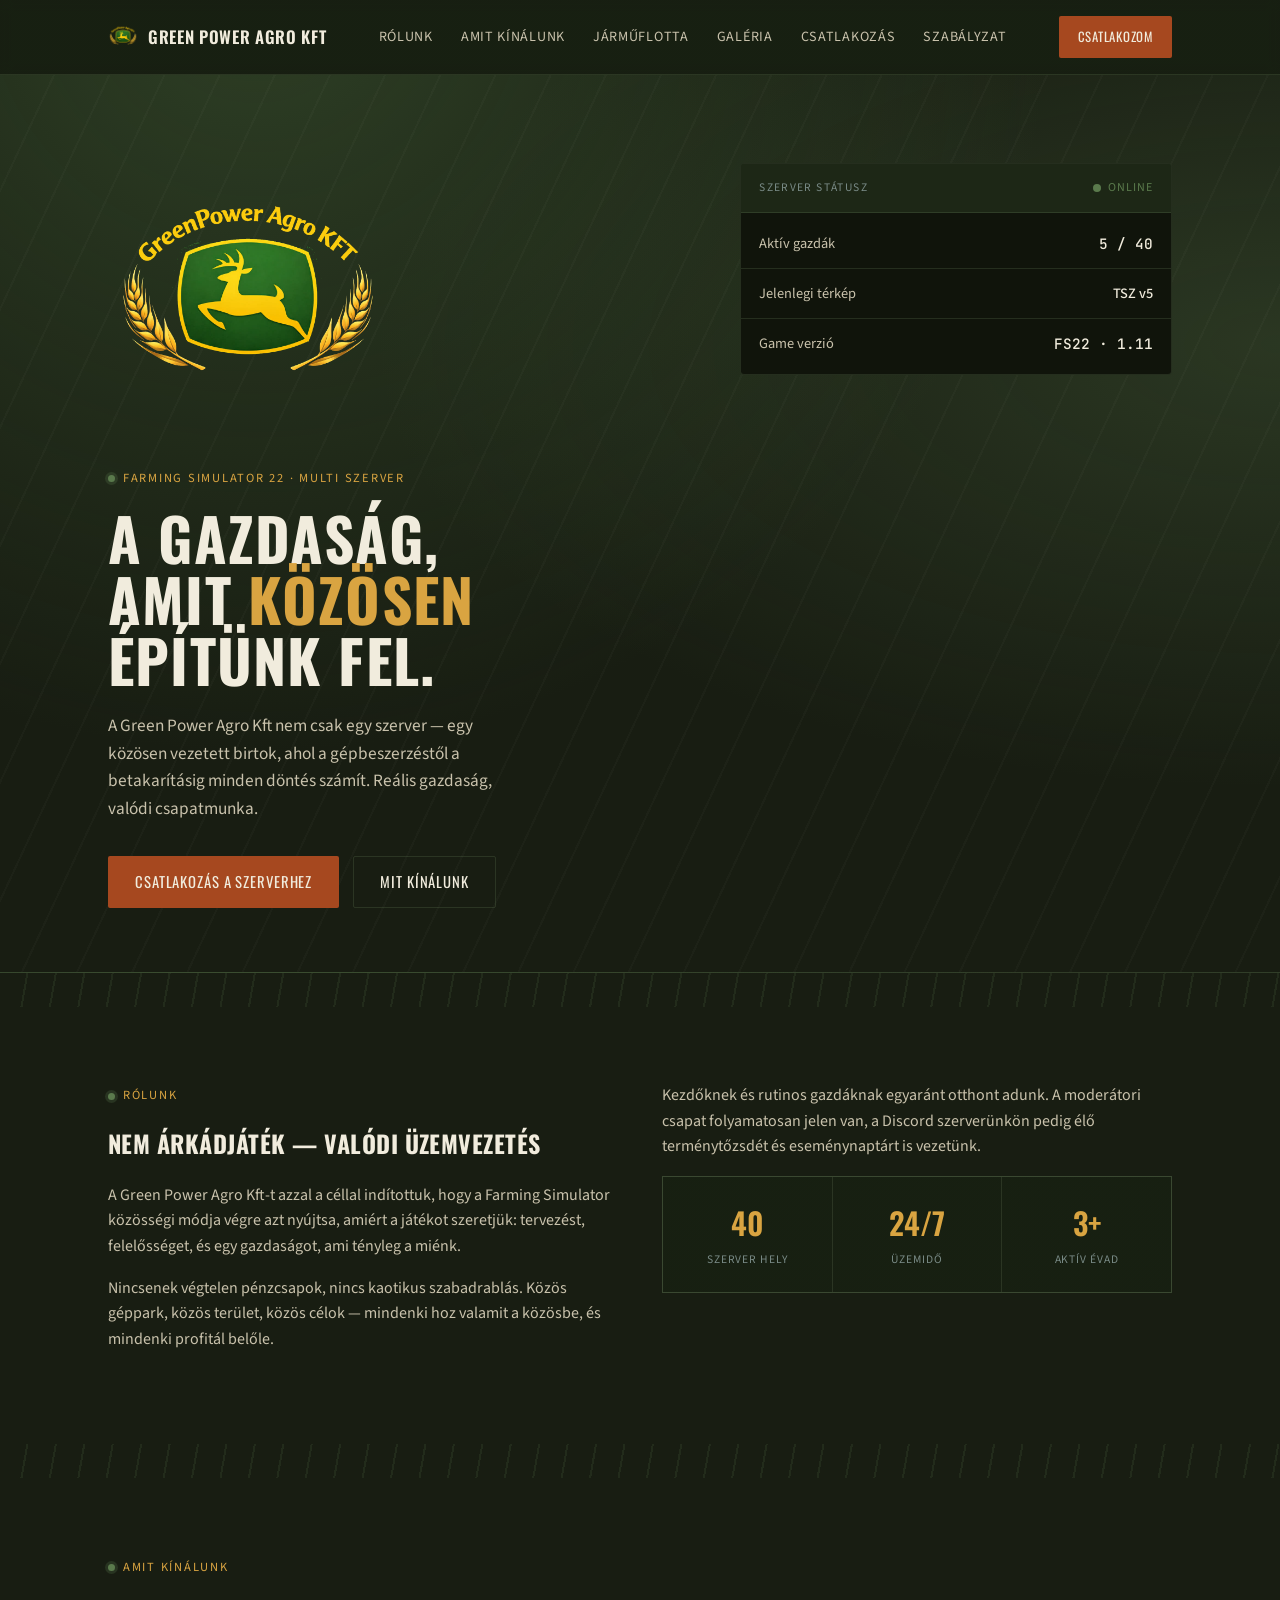
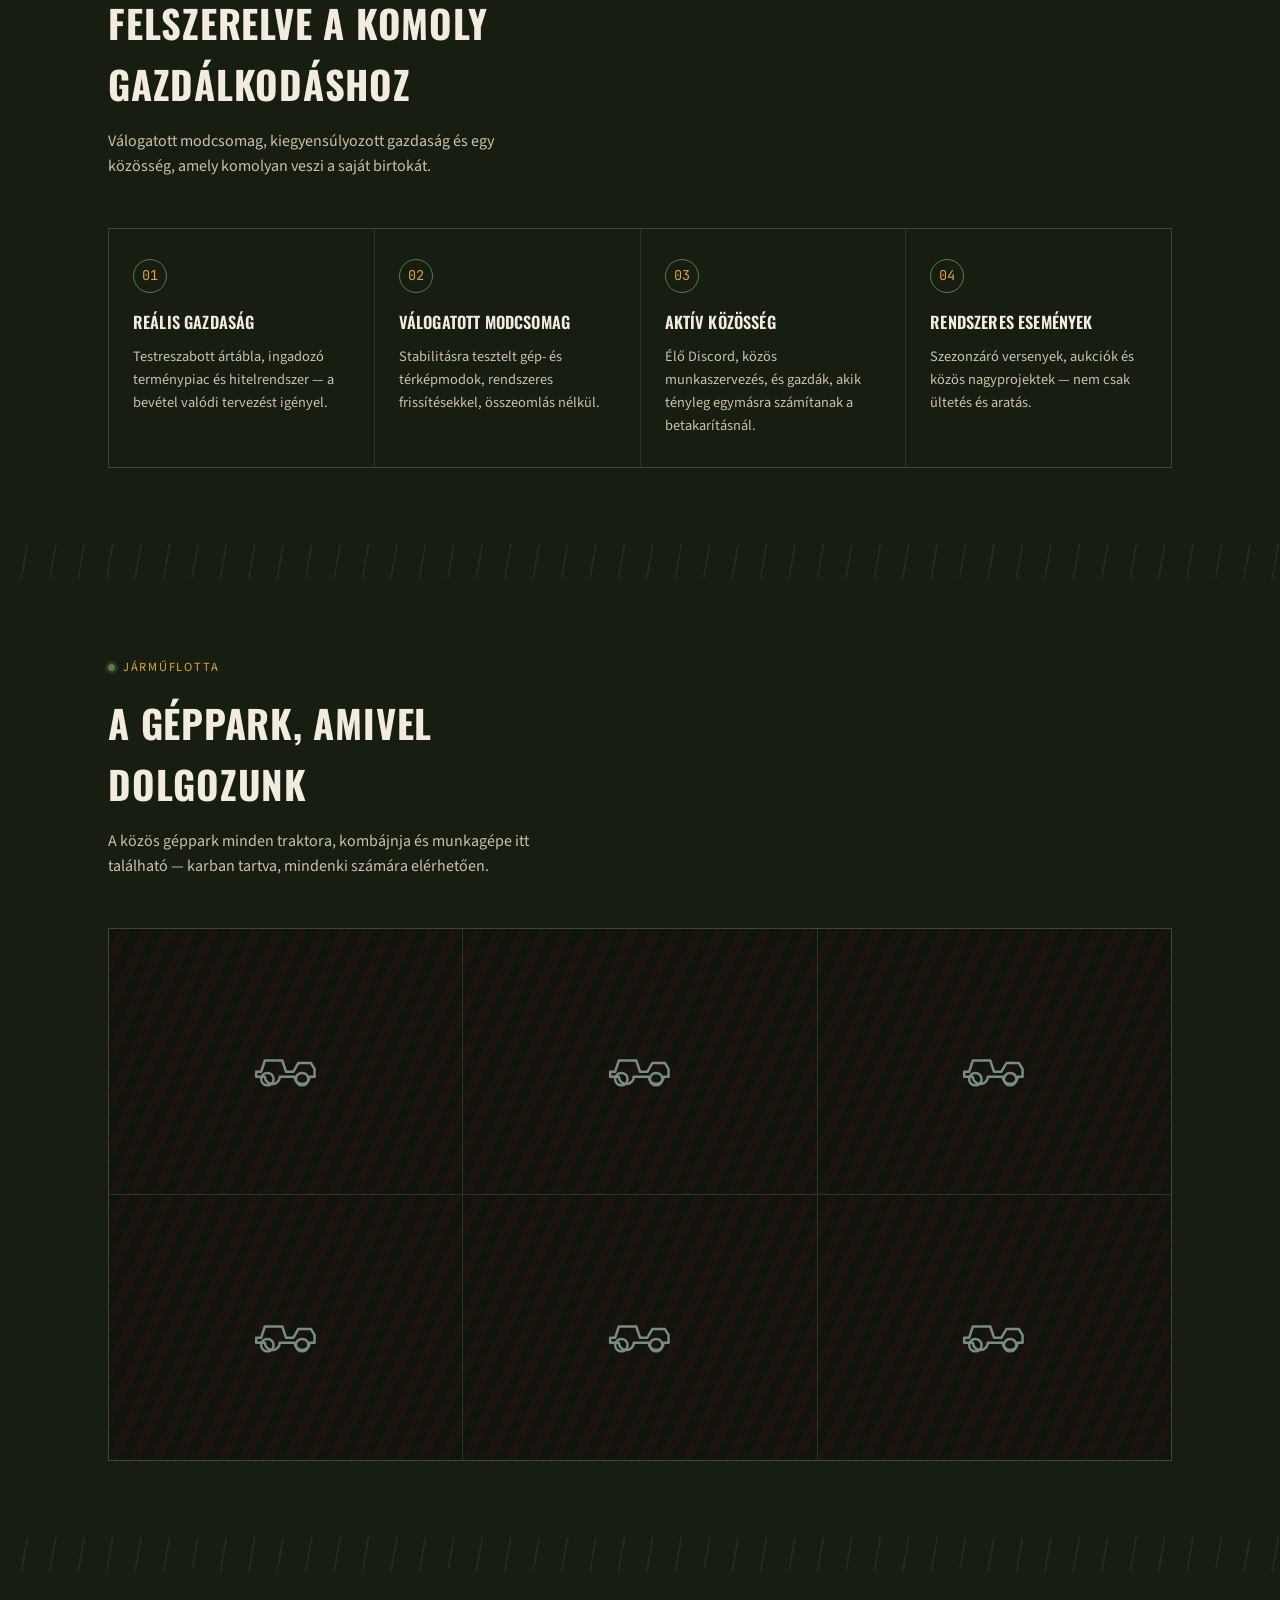
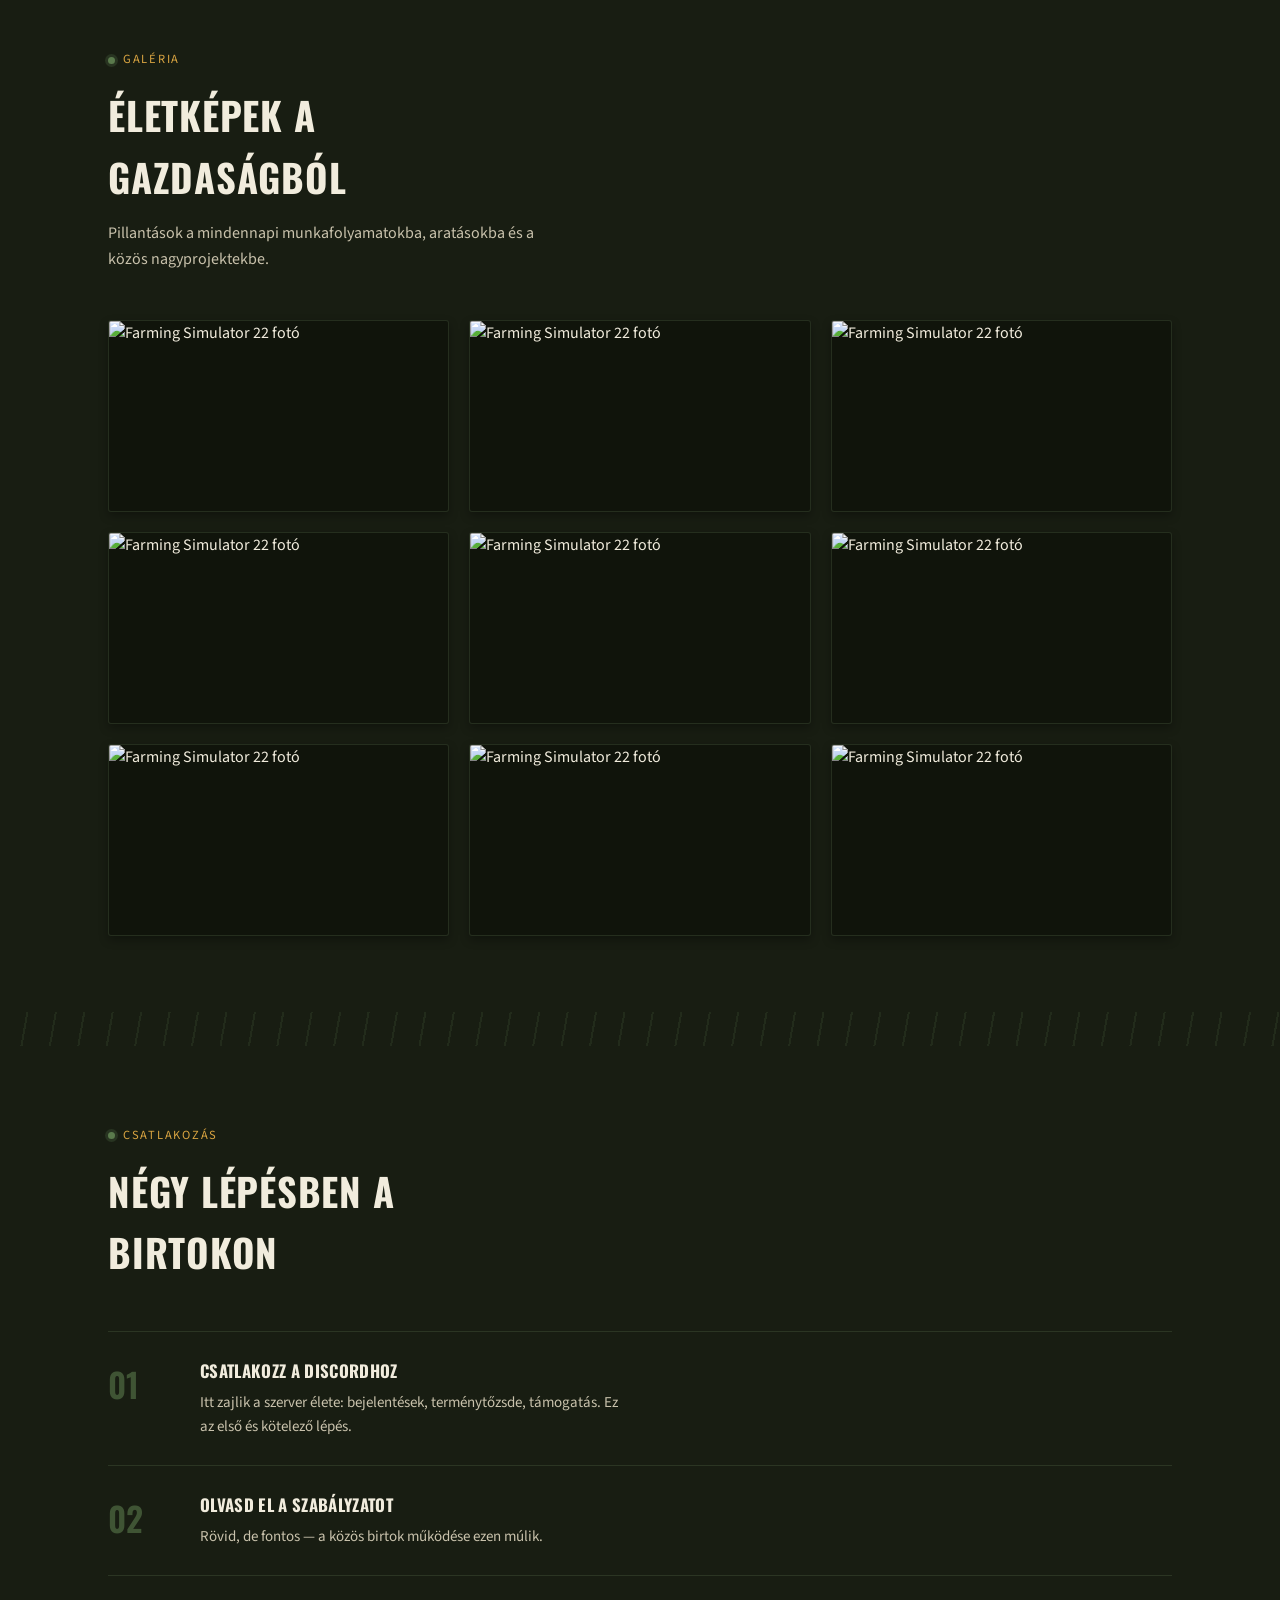
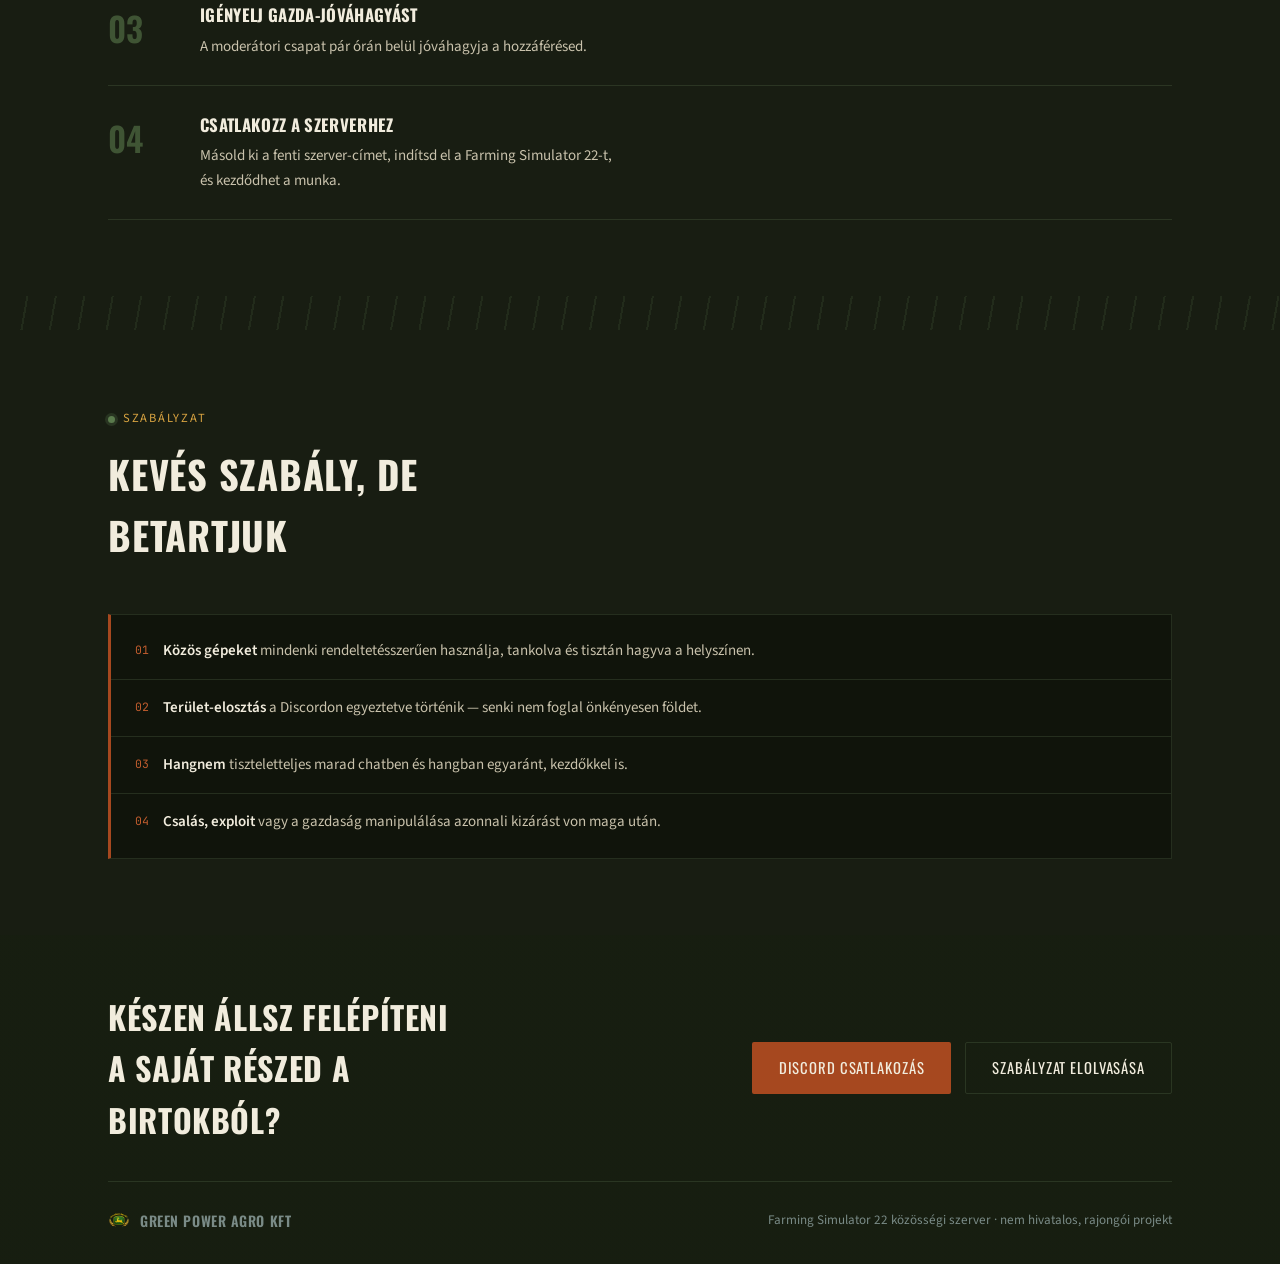
==== commit 37166441: "frissites" ====
--- a/index.html
+++ b/index.html
@@ -4,32 +4,32 @@
 <meta charset="UTF-8">
 <meta name="viewport" content="width=device-width, initial-scale=1.0">
 <title>Green Power Agro Kft — Farming Simulator 22 Multi Szerver</title>
-<meta name="description" content="Green Power Agro Kft — magyar Farming Simulator 22 multi szerver közösség. Reális gazdaság, válogatott modcsomag, aktív Discord közösség. Csatlakozz és építs velünk közös birtokot![cite: 1]">
+<meta name="description" content="Green Power Agro Kft — magyar Farming Simulator 22 multi szerver közösség. Reális gazdaság, válogatott modcsomag, aktív Discord közösség. Csatlakozz és építs velünk közös birtokot!">
 <meta name="robots" content="index, follow">
 <meta name="language" content="Hungarian">
-<link rel="canonical" href="https://www.greenpoweragro.hu/[cite: 1]">
+<link rel="canonical" href="https://www.greenpoweragro.hu/">
 
 <!-- Open Graph / Facebook, Discord előnézet -->
 <meta property="og:type" content="website">
 <meta property="og:locale" content="hu_HU">
-<meta property="og:url" content="https://www.greenpoweragro.hu/[cite: 1]">
-<meta property="og:site_name" content="Green Power Agro Kft[cite: 1]">
-<meta property="og:title" content="Green Power Agro Kft — Farming Simulator 22 Multi Szerver[cite: 1]">
-<meta property="og:description" content="Magyar FS22 multi szerver közösség. Reális gazdaság, válogatott modcsomag, aktív Discord közösség.[cite: 1]">
-<meta property="og:image" content="https://www.greenpoweragro.hu/Green_kft_logo_1.png[cite: 1]">
+<meta property="og:url" content="https://www.greenpoweragro.hu/">
+<meta property="og:site_name" content="Green Power Agro Kft">
+<meta property="og:title" content="Green Power Agro Kft — Farming Simulator 22 Multi Szerver">
+<meta property="og:description" content="Magyar FS22 multi szerver közösség. Reális gazdaság, válogatott modcsomag, aktív Discord közösség.">
+<meta property="og:image" content="https://www.greenpoweragro.hu/Green_kft_logo_1.png">
 <meta name="google-site-verification" content="ZFGJkPkPu8G3xWmGdbz9tCcsC7_zTn1Ox14wz_efBx8" />
 
 <!-- Twitter/X kártya -->
 <meta name="twitter:card" content="summary_large_image">
-<meta name="twitter:title" content="Green Power Agro Kft — Farming Simulator 22 Multi Szerver[cite: 1]">
-<meta name="twitter:description" content="Magyar FS22 multi szerver közösség. Reális gazdaság, válogatott modcsomag, aktív Discord közösség.[cite: 1]">
-<meta name="twitter:image" content="https://www.greenpoweragro.hu/Green_kft_logo_1.png[cite: 1]">
-
-<link rel="icon" type="image/png" href="Green_kft_logo_1.png[cite: 1]">
+<meta name="twitter:title" content="Green Power Agro Kft — Farming Simulator 22 Multi Szerver">
+<meta name="twitter:description" content="Magyar FS22 multi szerver közösség. Reális gazdaság, válogatott modcsomag, aktív Discord közösség.">
+<meta name="twitter:image" content="https://www.greenpoweragro.hu/Green_kft_logo_1.png">
+
+<link rel="icon" type="image/png" href="Green_kft_logo_1.png">
 <link rel="preconnect" href="https://fonts.googleapis.com">
 <link rel="preconnect" href="https://fonts.gstatic.com" crossorigin>
 <link href="https://fonts.googleapis.com/css2?family=Oswald:wght@400;500;600;700&family=Source+Sans+3:wght@400;500;600&family=JetBrains+Mono:wght@400;500;600&display=swap" rel="stylesheet">
-<link rel="stylesheet" href="style.css[cite: 1]">
+<link rel="stylesheet" href="style.css">
 
 <!-- Strukturált adat Google számára -->
 <script type="application/ld+json">
@@ -50,7 +50,7 @@
 
 <header>
   <nav>
-    <div class="brand"><img src="Green_kft_logo_1.png" alt="Green Power Agro Kft embléma" class="brand-mark[cite: 1]">Green Power Agro Kft[cite: 1]</div>
+    <div class="brand"><img src="Green_kft_logo_1.png" alt="Green Power Agro Kft embléma" class="brand-mark">Green Power Agro Kft</div>
     <ul class="nav-links">
       <li><a href="#rolunk">Rólunk</a></li>
       <li><a href="#kinalunk">Amit kínálunk</a></li>
@@ -59,133 +59,134 @@
       <li><a href="#csatlakozas">Csatlakozás</a></li>
       <li><a href="#szabalyzat">Szabályzat</a></li>
     </ul>
-    <a href="#csatlakozas" class="btn btn-primary" style="padding:10px 18px; font-size:0.8rem;[cite: 1]">Csatlakozom</a>
+    <a href="#csatlakozas" class="btn btn-primary" style="padding:10px 18px; font-size:0.8rem;">Csatlakozom</a>
   </nav>
 </header>
 
 <section class="hero">
-  <div class="wrap hero-grid[cite: 1]">
+  <div class="wrap hero-grid">
     <div>
-      <img src="Green_kft_logo_1.png" alt="Green Power Agro Kft logó" class="hero-logo[cite: 1]">
-      <div class="eyebrow"><span class="dot[cite: 1]"></span>Farming Simulator 22 · Multi szerver[cite: 1]</div>
-      <h1>A gazdaság,<br>amit <span>közösen</span><br>építünk fel.[cite: 1]</h1>
-      <p class="lead">A Green Power Agro Kft nem csak egy szerver — egy közösen vezetett birtok, ahol a gépbeszerzéstől a betakarításig minden döntés számít. Reális gazdaság, valódi csapatmunka.[cite: 1]</p>
-      <div class="cta-row[cite: 1]">
-        <a href="#csatlakozas" class="btn btn-primary[cite: 1]">Csatlakozás a szerverhez</a>
-        <a href="#kinalunk" class="btn btn-ghost[cite: 1]">Mit kínálunk</a>
-      </div>
-    </div>
-
-    <div class="hud[cite: 1]">
-      <div class="hud-top[cite: 1]">
-        <span class="label[cite: 1]">Szerver státusz</span>
-        <span class="status-pill[cite: 1]"><span class="blip[cite: 1]"></span>Online</span>
-      </div>
-      <div class="hud-rows[cite: 1]">
-        <div class="hud-row[cite: 1]"><span class="k[cite: 1]">Aktív gazdák</span><span class="v mono[cite: 1]">5 / 40</span></div>
-        <div class="hud-row[cite: 1]"><span class="k[cite: 1]">Jelenlegi térkép</span><span class="v[cite: 1]">TSZ v5</span></div>
-        <div class="hud-row[cite: 1]"><span class="k[cite: 1]">Game verzió</span><span class="v mono[cite: 1]">FS22 · 1.11</span></div>
-      </div>
-    </div>
-  </div>
-</section>
-
-<div class="furrow[cite: 1]"></div>
+      <img src="Green_kft_logo_1.png" alt="Green Power Agro Kft logó" class="hero-logo">
+      <div class="eyebrow"><span class="dot"></span>Farming Simulator 22 · Multi szerver</div>
+      <h1>A gazdaság,<br>amit <span>közösen</span><br>építünk fel.</h1>
+      <p class="lead">A Green Power Agro Kft nem csak egy szerver — egy közösen vezetett birtok, ahol a gépbeszerzéstől a betakarításig minden döntés számít. Reális gazdaság, valódi csapatmunka.</p>
+      <div class="cta-row">
+        <a href="#csatlakozas" class="btn btn-primary">Csatlakozás a szerverhez</a>
+        <a href="#kinalunk" class="btn btn-ghost">Mit kínálunk</a>
+      </div>
+    </div>
+
+    <div class="hud">
+      <div class="hud-top">
+        <span class="label">Szerver státusz</span>
+        <span class="status-pill"><span class="blip"></span>Online</span>
+      </div>
+      <div class="hud-rows">
+        <div class="hud-row"><span class="k">Aktív gazdák</span><span class="v mono">5 / 40</span></div>
+        <div class="hud-row"><span class="k">Jelenlegi térkép</span><span class="v">TSZ v5</span></div>
+        <div class="hud-row"><span class="k">Game verzió</span><span class="v mono">FS22 · 1.11</span></div>
+      </div>
+    </div>
+  </div>
+</section>
+
+<div class="furrow"></div>
 
 <section id="rolunk">
-  <div class="wrap[cite: 1]">
-    <div class="about-grid[cite: 1]">
+  <div class="wrap">
+    <div class="about-grid">
       <div>
-        <div class="eyebrow[cite: 1]"><span class="dot[cite: 1]"></span>Rólunk</div>
-        <h2 style="margin-bottom:20px;[cite: 1]">Nem árkádjáték — valódi üzemvezetés</h2>
-        <p>A Green Power Agro Kft-t azzal a céllal indítottuk, hogy a Farming Simulator közösségi módja végre azt nyújtsa, amiért a játékot szeretjük: tervezést, felelősséget, és egy gazdaságot, ami tényleg a miénk.[cite: 1]</p>
-        <p>Nincsenek végtelen pénzcsapok, nincs kaotikus szabadrablás. Közös géppark, közös terület, közös célok — mindenki hoz valamit a közösbe, és mindenki profitál belőle.[cite: 1]</p>
+        <div class="eyebrow"><span class="dot"></span>Rólunk</div>
+        <h2 style="margin-bottom:20px;">Nem árkádjáték — valódi üzemvezetés</h2>
+        <p>A Green Power Agro Kft-t azzal a céllal indítottuk, hogy a Farming Simulator közösségi módja végre azt nyújtsa, amiért a játékot szeretjük: tervezést, felelősséget, és egy gazdaságot, ami tényleg a miénk.</p>
+        <p>Nincsenek végtelen pénzcsapok, nincs kaotikus szabadrablás. Közös géppark, közös terület, közös célok — mindenki hoz valamit a közösbe, és mindenki profitál belőle.</p>
       </div>
       <div>
-        <p>Kezdőknek és rutinos gazdáknak egyaránt otthont adunk. A moderátori csapat folyamatosan jelen van, a Discord szerverünkön pedig élő terménytőzsdét és eseménynaptárt is vezetünk.[cite: 1]</p>
-        <div class="stat-strip[cite: 1]">
-          <div class="stat[cite: 1]"><div class="num[cite: 1]">40</div><div class="lbl[cite: 1]">Szerver hely</div></div>
-          <div class="stat[cite: 1]"><div class="num[cite: 1]">24/7</div><div class="lbl[cite: 1]">Üzemidő</div></div>
-          <div class="stat[cite: 1]"><div class="num[cite: 1]">3+</div><div class="lbl[cite: 1]">Aktív évad</div></div>
+        <p>Kezdőknek és rutinos gazdáknak egyaránt otthont adunk. A moderátori csapat folyamatosan jelen van, a Discord szerverünkön pedig élő terménytőzsdét és eseménynaptárt is vezetünk.</p>
+        <div class="stat-strip">
+          <div class="stat"><div class="num">40</div><div class="lbl">Szerver hely</div></div>
+          <div class="stat"><div class="num">24/7</div><div class="lbl">Üzemidő</div></div>
+          <div class="stat"><div class="num">3+</div><div class="lbl">Aktív évad</div></div>
         </div>
       </div>
     </div>
   </div>
 </section>
 
-<div class="furrow[cite: 1]"></div>
+<div class="furrow"></div>
 
 <section id="kinalunk">
-  <div class="wrap[cite: 1]">
-    <div class="section-head[cite: 1]">
-      <div class="eyebrow[cite: 1]"><span class="dot[cite: 1]"></span>Amit kínálunk</div>
+  <div class="wrap">
+    <div class="section-head">
+      <div class="eyebrow"><span class="dot"></span>Amit kínálunk</div>
       <h2>Felszerelve a komoly gazdálkodáshoz</h2>
-      <p>Válogatott modcsomag, kiegyensúlyozott gazdaság és egy közösség, amely komolyan veszi a saját birtokát.[cite: 1]</p>
-    </div>
-    <div class="feature-grid[cite: 1]">
-      <div class="feature[cite: 1]">
-        <div class="mark[cite: 1]">01</div>
+      <p>Válogatott modcsomag, kiegyensúlyozott gazdaság és egy közösség, amely komolyan veszi a saját birtokát.</p>
+    </div>
+    <div class="feature-grid">
+      <div class="feature">
+        <div class="mark">01</div>
         <h3>Reális gazdaság</h3>
-        <p>Testreszabott ártábla, ingadozó terménypiac és hitelrendszer — a bevétel valódi tervezést igényel.[cite: 1]</p>
-      </div>
-      <div class="feature[cite: 1]">
-        <div class="mark[cite: 1]">02</div>
+        <p>Testreszabott ártábla, ingadozó terménypiac és hitelrendszer — a bevétel valódi tervezést igényel.</p>
+      </div>
+      <div class="feature">
+        <div class="mark">02</div>
         <h3>Válogatott modcsomag</h3>
-        <p>Stabilitásra tesztelt gép- és térképmodok, rendszeres frissítésekkel, összeomlás nélkül.[cite: 1]</p>
-      </div>
-      <div class="feature[cite: 1]">
-        <div class="mark[cite: 1]">03</div>
+        <p>Stabilitásra tesztelt gép- és térképmodok, rendszeres frissítésekkel, összeomlás nélkül.</p>
+      </div>
+      <div class="feature">
+        <div class="mark">03</div>
         <h3>Aktív közösség</h3>
-        <p>Élő Discord, közös munkaszervezés, and gazdák, akik tényleg egymásra számítanak a betakarításnál.[cite: 1]</p>
-      </div>
-      <div class="feature[cite: 1]">
-        <div class="mark[cite: 1]">04</div>
+        <p>Élő Discord, közös munkaszervezés, és gazdák, akik tényleg egymásra számítanak a betakarításnál.</p>
+      </div>
+      <div class="feature">
+        <div class="mark">04</div>
         <h3>Rendszeres események</h3>
-        <p>Szezonzáró versenyek, aukciók és közös nagyprojektek — nem csak ültetés és aratás.[cite: 1]</p>
-      </div>
-    </div>
-  </div>
-</section>
-
-<div class="furrow[cite: 1]"></div>
-
+        <p>Szezonzáró versenyek, aukciók és közös nagyprojektek — nem csak ültetés és aratás.</p>
+      </div>
+    </div>
+  </div>
+</section>
+
+<div class="furrow"></div>
+
+<!-- JÁRMŰFLOTTA: ÉRINTETLENÜL HAGYVA, EREDETI IKONOKKAL -->
 <section id="flotta">
-  <div class="wrap[cite: 1]">
-    <div class="section-head[cite: 1]">
-      <div class="eyebrow[cite: 1]"><span class="dot[cite: 1]"></span>Járműflotta</div>
+  <div class="wrap">
+    <div class="section-head">
+      <div class="eyebrow"><span class="dot"></span>Járműflotta</div>
       <h2>A géppark, amivel dolgozunk</h2>
-      <p>A közös géppark minden traktora, kombájnja és munkagépe itt található — karban tartva, mindenki számára elérhetően.[cite: 1]</p>
-    </div>
-    <div class="fleet-grid[cite: 1]">
-      <div class="fleet-card[cite: 1]">
-        <div class="fleet-photo placeholder[cite: 1]"><svg viewBox="0 0 64 64" class="fleet-icon[cite: 1]"><path d="M8 40h4l3-9h14l3 9h6l4-7h10l3 5v6h-4a6 6 0 1 1-12 0H27a6 6 0 1 1-12 0H8z" fill="none" stroke="currentColor" stroke-width="2" stroke-linejoin="round"/><circle cx="17" cy="46" r="5" fill="none" stroke="currentColor" stroke-width="2"/><circle cx="45" cy="46" r="5" fill="none" stroke="currentColor" stroke-width="2"/></svg></div>
-      </div>
-      <div class="fleet-card[cite: 1]">
-        <div class="fleet-photo placeholder[cite: 1]"><svg viewBox="0 0 64 64" class="fleet-icon[cite: 1]"><path d="M8 40h4l3-9h14l3 9h6l4-7h10l3 5v6h-4a6 6 0 1 1-12 0H27a6 6 0 1 1-12 0H8z" fill="none" stroke="currentColor" stroke-width="2" stroke-linejoin="round"/><circle cx="17" cy="46" r="5" fill="none" stroke="currentColor" stroke-width="2"/><circle cx="45" cy="46" r="5" fill="none" stroke="currentColor" stroke-width="2"/></svg></div>
-      </div>
-      <div class="fleet-card[cite: 1]">
-        <div class="fleet-photo placeholder[cite: 1]"><svg viewBox="0 0 64 64" class="fleet-icon[cite: 1]"><path d="M8 40h4l3-9h14l3 9h6l4-7h10l3 5v6h-4a6 6 0 1 1-12 0H27a6 6 0 1 1-12 0H8z" fill="none" stroke="currentColor" stroke-width="2" stroke-linejoin="round"/><circle cx="17" cy="46" r="5" fill="none" stroke="currentColor" stroke-width="2"/><circle cx="45" cy="46" r="5" fill="none" stroke="currentColor" stroke-width="2"/></svg></div>
-      </div>
-      <div class="fleet-card[cite: 1]">
-        <div class="fleet-photo placeholder[cite: 1]"><svg viewBox="0 0 64 64" class="fleet-icon[cite: 1]"><path d="M8 40h4l3-9h14l3 9h6l4-7h10l3 5v6h-4a6 6 0 1 1-12 0H27a6 6 0 1 1-12 0H8z" fill="none" stroke="currentColor" stroke-width="2" stroke-linejoin="round"/><circle cx="17" cy="46" r="5" fill="none" stroke="currentColor" stroke-width="2"/><circle cx="45" cy="46" r="5" fill="none" stroke="currentColor" stroke-width="2"/></svg></div>
-      </div>
-      <div class="fleet-card[cite: 1]">
-        <div class="fleet-photo placeholder[cite: 1]"><svg viewBox="0 0 64 64" class="fleet-icon[cite: 1]"><path d="M8 40h4l3-9h14l3 9h6l4-7h10l3 5v6h-4a6 6 0 1 1-12 0H27a6 6 0 1 1-12 0H8z" fill="none" stroke="currentColor" stroke-width="2" stroke-linejoin="round"/><circle cx="17" cy="46" r="5" fill="none" stroke="currentColor" stroke-width="2"/><circle cx="45" cy="46" r="5" fill="none" stroke="currentColor" stroke-width="2"/></svg></div>
-      </div>
-      <div class="fleet-card[cite: 1]">
-        <div class="fleet-photo placeholder[cite: 1]"><svg viewBox="0 0 64 64" class="fleet-icon[cite: 1]"><path d="M8 40h4l3-9h14l3 9h6l4-7h10l3 5v6h-4a6 6 0 1 1-12 0H27a6 6 0 1 1-12 0H8z" fill="none" stroke="currentColor" stroke-width="2" stroke-linejoin="round"/><circle cx="17" cy="46" r="5" fill="none" stroke="currentColor" stroke-width="2"/><circle cx="45" cy="46" r="5" fill="none" stroke="currentColor" stroke-width="2"/></svg></div>
-      </div>
-    </div>
-  </div>
-</section>
-
-<div class="furrow[cite: 1]"></div>
-
-<!-- ÚJ ESZTÉTIKUS GALÉRIA RÉSZ A KÜLDÖTT KÉPEKKEL -->
+      <p>A közös géppark minden traktora, kombájnja és munkagépe itt található — karban tartva, mindenki számára elérhetően.</p>
+    </div>
+    <div class="fleet-grid">
+      <div class="fleet-card">
+        <div class="fleet-photo placeholder"><svg viewBox="0 0 64 64" class="fleet-icon"><path d="M8 40h4l3-9h14l3 9h6l4-7h10l3 5v6h-4a6 6 0 1 1-12 0H27a6 6 0 1 1-12 0H8z" fill="none" stroke="currentColor" stroke-width="2" stroke-linejoin="round"/><circle cx="17" cy="46" r="5" fill="none" stroke="currentColor" stroke-width="2"/><circle cx="45" cy="46" r="5" fill="none" stroke="currentColor" stroke-width="2"/></svg></div>
+      </div>
+      <div class="fleet-card">
+        <div class="fleet-photo placeholder"><svg viewBox="0 0 64 64" class="fleet-icon"><path d="M8 40h4l3-9h14l3 9h6l4-7h10l3 5v6h-4a6 6 0 1 1-12 0H27a6 6 0 1 1-12 0H8z" fill="none" stroke="currentColor" stroke-width="2" stroke-linejoin="round"/><circle cx="17" cy="46" r="5" fill="none" stroke="currentColor" stroke-width="2"/><circle cx="45" cy="46" r="5" fill="none" stroke="currentColor" stroke-width="2"/></svg></div>
+      </div>
+      <div class="fleet-card">
+        <div class="fleet-photo placeholder"><svg viewBox="0 0 64 64" class="fleet-icon"><path d="M8 40h4l3-9h14l3 9h6l4-7h10l3 5v6h-4a6 6 0 1 1-12 0H27a6 6 0 1 1-12 0H8z" fill="none" stroke="currentColor" stroke-width="2" stroke-linejoin="round"/><circle cx="17" cy="46" r="5" fill="none" stroke="currentColor" stroke-width="2"/><circle cx="45" cy="46" r="5" fill="none" stroke="currentColor" stroke-width="2"/></svg></div>
+      </div>
+      <div class="fleet-card">
+        <div class="fleet-photo placeholder"><svg viewBox="0 0 64 64" class="fleet-icon"><path d="M8 40h4l3-9h14l3 9h6l4-7h10l3 5v6h-4a6 6 0 1 1-12 0H27a6 6 0 1 1-12 0H8z" fill="none" stroke="currentColor" stroke-width="2" stroke-linejoin="round"/><circle cx="17" cy="46" r="5" fill="none" stroke="currentColor" stroke-width="2"/><circle cx="45" cy="46" r="5" fill="none" stroke="currentColor" stroke-width="2"/></svg></div>
+      </div>
+      <div class="fleet-card">
+        <div class="fleet-photo placeholder"><svg viewBox="0 0 64 64" class="fleet-icon"><path d="M8 40h4l3-9h14l3 9h6l4-7h10l3 5v6h-4a6 6 0 1 1-12 0H27a6 6 0 1 1-12 0H8z" fill="none" stroke="currentColor" stroke-width="2" stroke-linejoin="round"/><circle cx="17" cy="46" r="5" fill="none" stroke="currentColor" stroke-width="2"/><circle cx="45" cy="46" r="5" fill="none" stroke="currentColor" stroke-width="2"/></svg></div>
+      </div>
+      <div class="fleet-card">
+        <div class="fleet-photo placeholder"><svg viewBox="0 0 64 64" class="fleet-icon"><path d="M8 40h4l3-9h14l3 9h6l4-7h10l3 5v6h-4a6 6 0 1 1-12 0H27a6 6 0 1 1-12 0H8z" fill="none" stroke="currentColor" stroke-width="2" stroke-linejoin="round"/><circle cx="17" cy="46" r="5" fill="none" stroke="currentColor" stroke-width="2"/><circle cx="45" cy="46" r="5" fill="none" stroke="currentColor" stroke-width="2"/></svg></div>
+      </div>
+    </div>
+  </div>
+</section>
+
+<div class="furrow"></div>
+
+<!-- KÜLÖNÁLLÓ ÚJ GALÉRIA RÉSZ A KÜLDÖTT KÉPEKKEL -->
 <section id="galeria">
-  <div class="wrap[cite: 1]">
-    <div class="section-head[cite: 1]">
-      <div class="eyebrow[cite: 1]"><span class="dot[cite: 1]"></span>Galéria</div>
+  <div class="wrap">
+    <div class="section-head">
+      <div class="eyebrow"><span class="dot"></span>Galéria</div>
       <h2>Életképek a gazdaságból</h2>
       <p>Pillantások a mindennapi munkafolyamatokba, aratásokba és a közös nagyprojektekbe.</p>
     </div>
@@ -203,64 +204,64 @@
   </div>
 </section>
 
-<div class="furrow[cite: 1]"></div>
+<div class="furrow"></div>
 
 <section id="csatlakozas">
-  <div class="wrap[cite: 1]">
-    <div class="section-head[cite: 1]">
-      <div class="eyebrow[cite: 1]"><span class="dot[cite: 1]"></span>Csatlakozás</div>
+  <div class="wrap">
+    <div class="section-head">
+      <div class="eyebrow"><span class="dot"></span>Csatlakozás</div>
       <h2>Négy lépésben a birtokon</h2>
     </div>
-    <div class="steps[cite: 1]">
-      <div class="step[cite: 1]">
-        <div class="n[cite: 1]">01</div>
-        <div><h3>Csatlakozz a Discordhoz</h3><p>Itt zajlik a szerver élete: bejelentések, terménytőzsde, támogatás. Ez az első és kötelező lépés.[cite: 1]</p></div>
-      </div>
-      <div class="step[cite: 1]">
-        <div class="n[cite: 1]">02</div>
-        <div><h3>Olvasd el a szabályzatot</h3><p>Rövid, de fontos — a közös birtok működése ezen múlik.[cite: 1]</p></div>
-      </div>
-      <div class="step[cite: 1]">
-        <div class="n[cite: 1]">03</div>
-        <div><h3>Igényelj gazda-jóváhagyást</h3><p>A moderátori csapat pár órán belül jóváhagyja a hozzáférésed.[cite: 1]</p></div>
-      </div>
-      <div class="step[cite: 1]">
-        <div class="n[cite: 1]">04</div>
-        <div><h3>Csatlakozz a szerverhez</h3><p>Másold ki a fenti szerver-címet, indítsd el a Farming Simulator 22-t, és kezdődhet a munka.[cite: 1]</p></div>
-      </div>
-    </div>
-  </div>
-</section>
-
-<div class="furrow[cite: 1]"></div>
+    <div class="steps">
+      <div class="step">
+        <div class="n">01</div>
+        <div><h3>Csatlakozz a Discordhoz</h3><p>Itt zajlik a szerver élete: bejelentések, terménytőzsde, támogatás. Ez az első és kötelező lépés.</p></div>
+      </div>
+      <div class="step">
+        <div class="n">02</div>
+        <div><h3>Olvasd el a szabályzatot</h3><p>Rövid, de fontos — a közös birtok működése ezen múlik.</p></div>
+      </div>
+      <div class="step">
+        <div class="n">03</div>
+        <div><h3>Igényelj gazda-jóváhagyást</h3><p>A moderátori csapat pár órán belül jóváhagyja a hozzáférésed.</p></div>
+      </div>
+      <div class="step">
+        <div class="n">04</div>
+        <div><h3>Csatlakozz a szerverhez</h3><p>Másold ki a fenti szerver-címet, indítsd el a Farming Simulator 22-t, és kezdődhet a munka.</p></div>
+      </div>
+    </div>
+  </div>
+</section>
+
+<div class="furrow"></div>
 
 <section id="szabalyzat">
-  <div class="wrap[cite: 1]">
-    <div class="section-head[cite: 1]">
-      <div class="eyebrow[cite: 1]"><span class="dot[cite: 1]"></span>Szabályzat</div>
+  <div class="wrap">
+    <div class="section-head">
+      <div class="eyebrow"><span class="dot"></span>Szabályzat</div>
       <h2>Kevés szabály, de betartjuk</h2>
     </div>
-    <div class="rules-box[cite: 1]">
-      <div class="rule[cite: 1]"><span class="tag[cite: 1]">01</span><span><strong>Közös gépeket</strong> mindenki rendeltetésszerűen használja, tankolva és tisztán hagyva a helyszínen.[cite: 1]</span></div>
-      <div class="rule[cite: 1]"><span class="tag[cite: 1]">02</span><span><strong>Terület-elosztás</strong> a Discordon egyeztetve történik — senki nem foglal önkényesen földet.[cite: 1]</span></div>
-      <div class="rule[cite: 1]"><span class="tag[cite: 1]">03</span><span><strong>Hangnem</strong> tiszteletteljes marad chatben és hangban egyaránt, kezdőkkel is.[cite: 1]</span></div>
-      <div class="rule[cite: 1]"><span class="tag[cite: 1]">04</span><span><strong>Csalás, exploit</strong> vagy a gazdaság manipulálása azonnali kizárást von maga után.[cite: 1]</span></div>
+    <div class="rules-box">
+      <div class="rule"><span class="tag">01</span><span><strong>Közös gépeket</strong> mindenki rendeltetésszerűen használja, tankolva és tisztán hagyva a helyszínen.</span></div>
+      <div class="rule"><span class="tag">02</span><span><strong>Terület-elosztás</strong> a Discordon egyeztetve történik — senki nem foglal önkényesen földet.</span></div>
+      <div class="rule"><span class="tag">03</span><span><strong>Hangnem</strong> tiszteletteljes marad chatben és hangban egyaránt, kezdőkkel is.</span></div>
+      <div class="rule"><span class="tag">04</span><span><strong>Csalás, exploit</strong> vagy a gazdaság manipulálása azonnali kizárást von maga után.</span></div>
     </div>
   </div>
 </section>
 
 <footer>
-  <div class="wrap[cite: 1]">
-    <div class="footer-cta[cite: 1]">
-      <h2>Készen állsz felépíteni a saját részed a birtokból?[cite: 1]</h2>
-      <div class="cta-row[cite: 1]" style="margin-top:0;[cite: 1]">
-        <a href="https://discord.gg/MjujKA2gU" class="btn btn-primary[cite: 1]" target="_blank" rel="noopener">Discord csatlakozás</a>
-        <a href="#" class="btn btn-ghost[cite: 1]">Szabályzat elolvasása</a>
-      </div>
-    </div>
-    <div class="footer-bottom[cite: 1]">
-      <div class="brand[cite: 1]"><img src="Green_kft_logo_1.png" alt="Green Power Agro Kft embléma" class="brand-mark[cite: 1]" style="width:22px;height:auto;[cite: 1]">Green Power Agro Kft[cite: 1]</div>
-      <span>Farming Simulator 22 közösségi szerver · nem hivatalos, rajongói projekt[cite: 1]</span>
+  <div class="wrap">
+    <div class="footer-cta">
+      <h2>Készen állsz felépíteni a saját részed a birtokból?</h2>
+      <div class="cta-row" style="margin-top:0;">
+        <a href="https://discord.gg/MjujKA2gU" class="btn btn-primary" target="_blank" rel="noopener">Discord csatlakozás</a>
+        <a href="#" class="btn btn-ghost">Szabályzat elolvasása</a>
+      </div>
+    </div>
+    <div class="footer-bottom">
+      <div class="brand"><img src="Green_kft_logo_1.png" alt="Green Power Agro Kft embléma" class="brand-mark" style="width:22px;height:auto;">Green Power Agro Kft</div>
+      <span>Farming Simulator 22 közösségi szerver · nem hivatalos, rajongói projekt</span>
     </div>
   </div>
 </footer>
--- a/style.css
+++ b/style.css
@@ -0,0 +1,538 @@
+:root{
+  --soil-dark:#181D12;
+  --soil-darker:#10140B;
+  --field-green:#3F5A34;
+  --field-green-light:#5A7A4C;
+  --wheat-gold:#D9A441;
+  --wheat-pale:#E9C877;
+  --paper-cream:#F1ECDD;
+  --paper-dim:#C9C2AC;
+  --rust:#A6481F;
+  --rust-light:#C15D2E;
+  --steel:#7A8B87;
+  --line:rgba(120,150,105,0.20);
+}
+
+*{margin:0;padding:0;box-sizing:border-box;}
+
+html{scroll-behavior:smooth;}
+
+body{
+  background:var(--soil-dark);
+  color:var(--paper-cream);
+  font-family:'Source Sans 3', sans-serif;
+  line-height:1.6;
+  overflow-x:hidden;
+}
+
+h1,h2,h3,.display{
+  font-family:'Oswald', sans-serif;
+  text-transform:uppercase;
+  letter-spacing:0.02em;
+}
+
+.mono{
+  font-family:'JetBrains Mono', monospace;
+}
+
+a{color:inherit;}
+
+.wrap{
+  max-width:1120px;
+  margin:0 auto;
+  padding:0 28px;
+}
+
+/* furrow divider — signature element: plowed-field lines between sections */
+.furrow{
+  height:34px;
+  width:100%;
+  background:
+    repeating-linear-gradient(
+      100deg,
+      transparent,
+      transparent 26px,
+      rgba(90,122,76,0.22) 26px,
+      rgba(90,122,76,0.22) 28px
+    );
+  opacity:0.7;
+}
+
+/* ============ NAV ============ */
+header{
+  position:sticky;
+  top:0;
+  z-index:50;
+  background:linear-gradient(rgba(63,90,52,0.16), rgba(63,90,52,0.16)), rgba(16,20,11,0.92);
+  backdrop-filter:blur(6px);
+  border-bottom:1px solid var(--line);
+}
+nav{
+  display:flex;
+  align-items:center;
+  justify-content:space-between;
+  padding:16px 28px;
+  max-width:1120px;
+  margin:0 auto;
+}
+.brand{
+  display:flex;
+  align-items:center;
+  gap:10px;
+  font-family:'Oswald',sans-serif;
+  font-size:1.05rem;
+  font-weight:600;
+  letter-spacing:0.04em;
+  text-transform:uppercase;
+}
+.brand-mark{
+  width:30px;
+  height:auto;
+  flex-shrink:0;
+  object-fit:contain;
+}
+nav ul{
+  list-style:none;
+  display:flex;
+  gap:28px;
+  font-size:0.88rem;
+  text-transform:uppercase;
+  letter-spacing:0.05em;
+}
+nav ul a{
+  text-decoration:none;
+  color:var(--paper-dim);
+  transition:color 0.2s;
+  border-bottom:1px solid transparent;
+  padding-bottom:2px;
+}
+nav ul a:hover, nav ul a:focus-visible{color:var(--wheat-gold); border-bottom-color:var(--wheat-gold);}
+.nav-links{display:flex;}
+@media (max-width:720px){.nav-links{display:none;}}
+
+/* ============ HERO ============ */
+.hero{
+  position:relative;
+  padding:88px 0 64px;
+  background:
+    radial-gradient(ellipse at 20% -10%, rgba(63,90,52,0.55), transparent 55%),
+    radial-gradient(ellipse at 100% 30%, rgba(90,122,76,0.28), transparent 50%),
+    var(--soil-dark);
+  border-bottom:1px solid var(--line);
+  overflow:hidden;
+}
+.hero::before{
+  content:"";
+  position:absolute;
+  inset:0;
+  background:
+    repeating-linear-gradient(
+      115deg,
+      transparent,
+      transparent 48px,
+      rgba(241,236,221,0.025) 48px,
+      rgba(241,236,221,0.025) 50px
+    );
+  pointer-events:none;
+}
+.hero-grid{
+  position:relative;
+  display:grid;
+  grid-template-columns:1.15fr 0.85fr;
+  gap:48px;
+  align-items:start;
+}
+@media (max-width:860px){.hero-grid{grid-template-columns:1fr;}}
+
+.hero-logo{
+  width:min(280px, 60%);
+  height:auto;
+  display:block;
+  margin-bottom:22px;
+}
+
+.eyebrow{
+  display:inline-flex;
+  align-items:center;
+  gap:8px;
+  font-size:0.78rem;
+  letter-spacing:0.14em;
+  text-transform:uppercase;
+  color:var(--wheat-gold);
+  margin-bottom:18px;
+}
+.eyebrow .dot{
+  width:7px;height:7px;border-radius:50%;
+  background:var(--field-green-light);
+  box-shadow:0 0 0 3px rgba(90,122,76,0.25);
+}
+
+.hero h1{
+  font-size:clamp(2.3rem, 5.2vw, 3.7rem);
+  line-height:1.03;
+  font-weight:700;
+  color:var(--paper-cream);
+}
+.hero h1 span{color:var(--wheat-gold);}
+
+.hero p.lead{
+  margin-top:22px;
+  max-width:46ch;
+  color:var(--paper-dim);
+  font-size:1.08rem;
+}
+
+.cta-row{
+  margin-top:34px;
+  display:flex;
+  gap:14px;
+  flex-wrap:wrap;
+}
+.btn{
+  display:inline-flex;
+  align-items:center;
+  gap:8px;
+  padding:13px 26px;
+  font-family:'Oswald',sans-serif;
+  font-size:0.92rem;
+  text-transform:uppercase;
+  letter-spacing:0.06em;
+  text-decoration:none;
+  border-radius:2px;
+  transition:transform 0.15s ease, background 0.2s ease;
+  cursor:pointer;
+  border:1px solid transparent;
+}
+.btn:hover{transform:translateY(-2px);}
+.btn-primary{
+  background:var(--rust);
+  color:var(--paper-cream);
+}
+.btn-primary:hover{background:var(--rust-light);}
+.btn-ghost{
+  border-color:var(--line);
+  color:var(--paper-cream);
+  background:transparent;
+}
+.btn-ghost:hover{border-color:var(--wheat-gold); color:var(--wheat-gold);}
+
+/* HUD panel — signature element */
+.hud{
+  background:var(--soil-darker);
+  border:1px solid var(--line);
+  border-radius:4px;
+  overflow:hidden;
+}
+.hud-top{
+  display:flex;
+  justify-content:space-between;
+  align-items:center;
+  padding:14px 18px;
+  border-bottom:1px solid var(--line);
+  background:rgba(63,90,52,0.28);
+}
+.hud-top .label{
+  font-size:0.72rem;
+  letter-spacing:0.12em;
+  text-transform:uppercase;
+  color:var(--steel);
+}
+.status-pill{
+  display:flex;
+  align-items:center;
+  gap:7px;
+  font-size:0.75rem;
+  letter-spacing:0.08em;
+  text-transform:uppercase;
+  color:var(--field-green-light);
+}
+.status-pill .blip{
+  width:8px;height:8px;border-radius:50%;
+  background:var(--field-green-light);
+  animation:pulse 2.2s infinite;
+}
+@keyframes pulse{
+  0%,100%{box-shadow:0 0 0 0 rgba(90,122,76,0.5);}
+  50%{box-shadow:0 0 0 6px rgba(90,122,76,0);}
+}
+.hud-rows{padding:6px 0;}
+.hud-row{
+  display:flex;
+  justify-content:space-between;
+  padding:13px 18px;
+  border-bottom:1px solid var(--line);
+  font-size:0.9rem;
+}
+.hud-row:last-child{border-bottom:none;}
+.hud-row .k{color:var(--paper-dim);}
+.hud-row .v{color:var(--paper-cream); font-weight:500;}
+
+@media (prefers-reduced-motion: reduce){
+  .status-pill .blip{animation:none;}
+  html{scroll-behavior:auto;}
+}
+
+/* ============ SECTIONS ============ */
+section{padding:76px 0;}
+.section-head{
+  max-width:56ch;
+  margin-bottom:48px;
+}
+.section-head .eyebrow{margin-bottom:14px;}
+.section-head h2{
+  font-size:clamp(1.7rem, 3.4vw, 2.4rem);
+  color:var(--paper-cream);
+}
+.section-head p{
+  margin-top:14px;
+  color:var(--paper-dim);
+}
+
+/* about */
+.about-grid{
+  display:grid;
+  grid-template-columns:1fr 1fr;
+  gap:44px;
+  align-items:start;
+}
+@media (max-width:800px){.about-grid{grid-template-columns:1fr;}}
+.about-grid p{color:var(--paper-dim); margin-bottom:16px;}
+.stat-strip{
+  display:grid;
+  grid-template-columns:repeat(3,1fr);
+  gap:1px;
+  background:var(--line);
+  border:1px solid var(--line);
+  margin-top:8px;
+}
+.stat{
+  background:linear-gradient(rgba(63,90,52,0.16), rgba(63,90,52,0.16)), var(--soil-darker);
+  padding:22px 16px;
+  text-align:center;
+}
+.stat .num{
+  font-family:'Oswald',sans-serif;
+  font-size:1.9rem;
+  color:var(--wheat-gold);
+  font-weight:600;
+}
+.stat .lbl{
+  font-size:0.72rem;
+  letter-spacing:0.08em;
+  text-transform:uppercase;
+  color:var(--steel);
+  margin-top:4px;
+}
+
+/* features */
+.feature-grid{
+  display:grid;
+  grid-template-columns:repeat(4,1fr);
+  gap:1px;
+  background:var(--line);
+  border:1px solid var(--line);
+}
+@media (max-width:860px){.feature-grid{grid-template-columns:repeat(2,1fr);}}
+@media (max-width:520px){.feature-grid{grid-template-columns:1fr;}}
+.feature{
+  background:var(--soil-dark);
+  padding:30px 24px;
+  transition:background 0.2s ease;
+}
+.feature:hover{background:rgba(63,90,52,0.15);}
+.feature .mark{
+  width:34px;height:34px;
+  border:1px solid var(--field-green-light);
+  border-radius:50%;
+  display:flex;align-items:center;justify-content:center;
+  color:var(--wheat-gold);
+  font-family:'JetBrains Mono',monospace;
+  font-size:0.85rem;
+  margin-bottom:16px;
+}
+.feature h3{
+  font-size:1.02rem;
+  color:var(--paper-cream);
+  margin-bottom:10px;
+  font-weight:600;
+  letter-spacing:0.01em;
+}
+.feature p{
+  font-size:0.9rem;
+  color:var(--paper-dim);
+}
+
+/* fleet - EREDETI FORMÁBAN MEGHAGYVA */
+.fleet-grid{
+  display:grid;
+  grid-template-columns:repeat(3,1fr);
+  gap:1px;
+  background:var(--line);
+  border:1px solid var(--line);
+}
+@media (max-width:760px){.fleet-grid{grid-template-columns:repeat(2,1fr);}}
+@media (max-width:480px){.fleet-grid{grid-template-columns:1fr;}}
+.fleet-card{
+  background:var(--soil-dark);
+}
+.fleet-photo{
+  aspect-ratio:4/3;
+  width:100%;
+  overflow:hidden;
+  display:flex;
+  align-items:center;
+  justify-content:center;
+}
+.fleet-photo img{
+  width:100%;height:100%;
+  object-fit:cover;
+  display:block;
+}
+.fleet-photo.placeholder{
+  background:
+    repeating-linear-gradient(
+      115deg,
+      var(--soil-darker),
+      var(--soil-darker) 10px,
+      #191410 10px,
+      #191410 20px
+    );
+  color:var(--steel);
+}
+.fleet-icon{width:30%; height:30%;}
+.fleet-info{
+  display:flex;
+  justify-content:space-between;
+  align-items:center;
+  padding:16px 20px;
+  border-top:1px solid var(--line);
+}
+.fleet-info h3{
+  font-size:0.98rem;
+  color:var(--paper-cream);
+  font-weight:600;
+  letter-spacing:0.01em;
+}
+.fleet-tag{
+  font-family:'JetBrains Mono',monospace;
+  font-size:0.68rem;
+  letter-spacing:0.04em;
+  text-transform:uppercase;
+  color:var(--wheat-gold);
+  opacity:0.85;
+}
+
+/* ============ ÚJ GALÉRIA RÁCS FORMÁZÁSA ============ */
+.gallery-grid {
+  display: grid;
+  grid-template-columns: repeat(3, 1fr);
+  gap: 20px;
+  margin-top: 30px;
+}
+@media (max-width: 900px) {
+  .gallery-grid { grid-template-columns: repeat(2, 1fr); }
+}
+@media (max-width: 550px) {
+  .gallery-grid { grid-template-columns: 1fr; }
+}
+.gallery-item {
+  aspect-ratio: 16 / 9;
+  overflow: hidden;
+  border: 1px solid var(--line);
+  border-radius: 3px;
+  background-color: var(--soil-darker);
+  box-shadow: 0 4px 10px rgba(0,0,0,0.3);
+}
+.gallery-item img {
+  width: 100%;
+  height: 100%;
+  object-fit: cover;
+  display: block;
+  transition: transform 0.25s ease;
+}
+.gallery-item:hover img {
+  transform: scale(1.04);
+}
+
+/* join steps */
+.steps{
+  display:flex;
+  flex-direction:column;
+}
+.step{
+  display:grid;
+  grid-template-columns:70px 1fr;
+  gap:22px;
+  padding:26px 0;
+  border-top:1px solid var(--line);
+}
+.step:last-child{border-bottom:1px solid var(--line);}
+.step .n{
+  font-family:'Oswald',sans-serif;
+  font-size:2.1rem;
+  font-weight:600;
+  color:var(--field-green-light);
+  opacity:0.6;
+}
+.step h3{
+  font-size:1.05rem;
+  color:var(--paper-cream);
+  margin-bottom:6px;
+}
+.step p{color:var(--paper-dim); font-size:0.94rem; max-width:60ch;}
+
+/* rules */
+.rules-box{
+  background:var(--soil-darker);
+  border:1px solid var(--line);
+  border-left:3px solid var(--rust);
+  padding:8px 0;
+}
+.rule{
+  display:flex;
+  gap:14px;
+  padding:16px 24px;
+  border-bottom:1px solid var(--line);
+  font-size:0.94rem;
+  color:var(--paper-dim);
+}
+.rule:last-child{border-bottom:none;}
+.rule .tag{
+  font-family:'JetBrains Mono',monospace;
+  font-size:0.72rem;
+  color:var(--rust-light);
+  flex-shrink:0;
+  padding-top:2px;
+}
+.rule strong{color:var(--paper-cream); font-weight:600;}
+
+/* footer / CTA */
+footer{
+  background:linear-gradient(rgba(63,90,52,0.14), rgba(63,90,52,0.14)), var(--soil-darker);
+  padding:56px 0 32px;
+}
+.footer-cta{
+  display:flex;
+  justify-content:space-between;
+  align-items:center;
+  flex-wrap:wrap;
+  gap:24px;
+  padding-bottom:36px;
+  border-bottom:1px solid var(--line);
+  margin-bottom:28px;
+}
+.footer-cta h2{
+  font-size:clamp(1.5rem,3vw,2rem);
+  color:var(--paper-cream);
+  max-width:20ch;
+}
+.footer-bottom{
+  display:flex;
+  justify-content:space-between;
+  align-items:center;
+  flex-wrap:wrap;
+  gap:14px;
+  font-size:0.82rem;
+  color:var(--steel);
+}
+.footer-bottom .brand{font-size:0.88rem;}
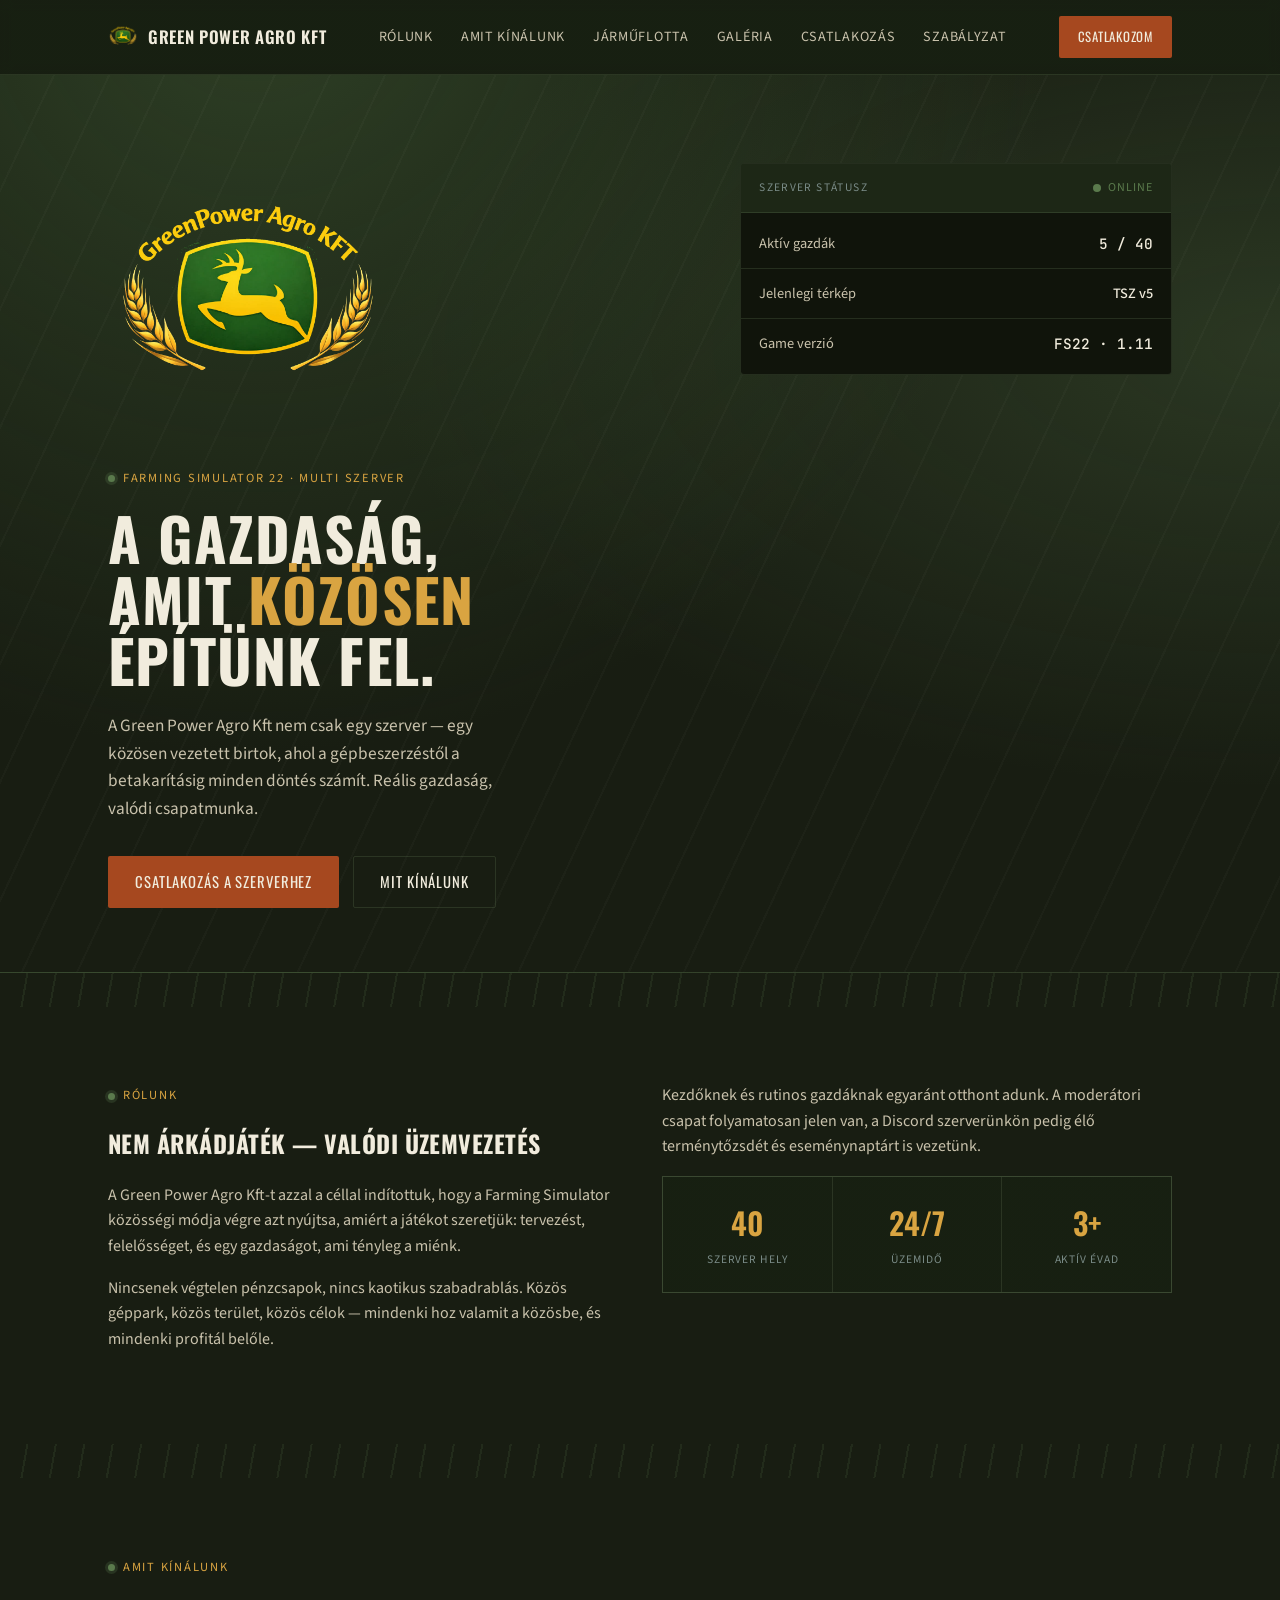
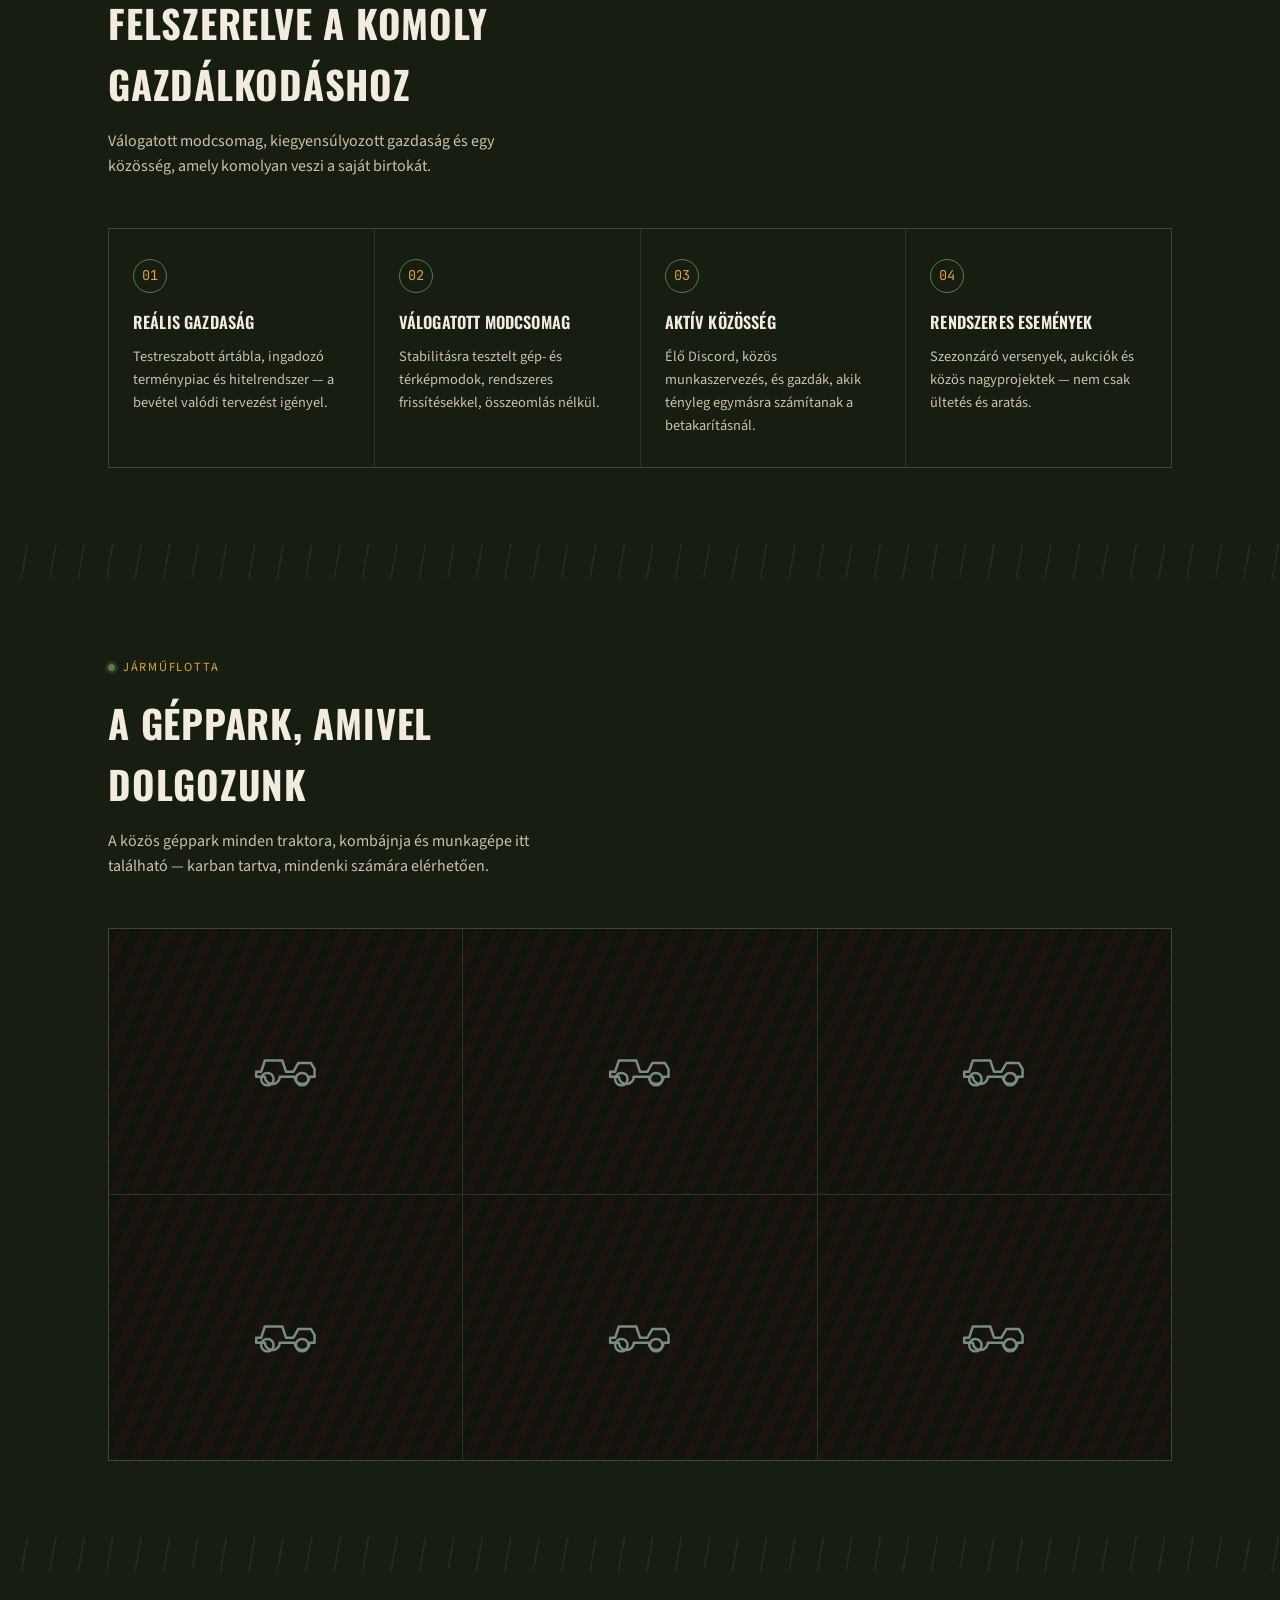
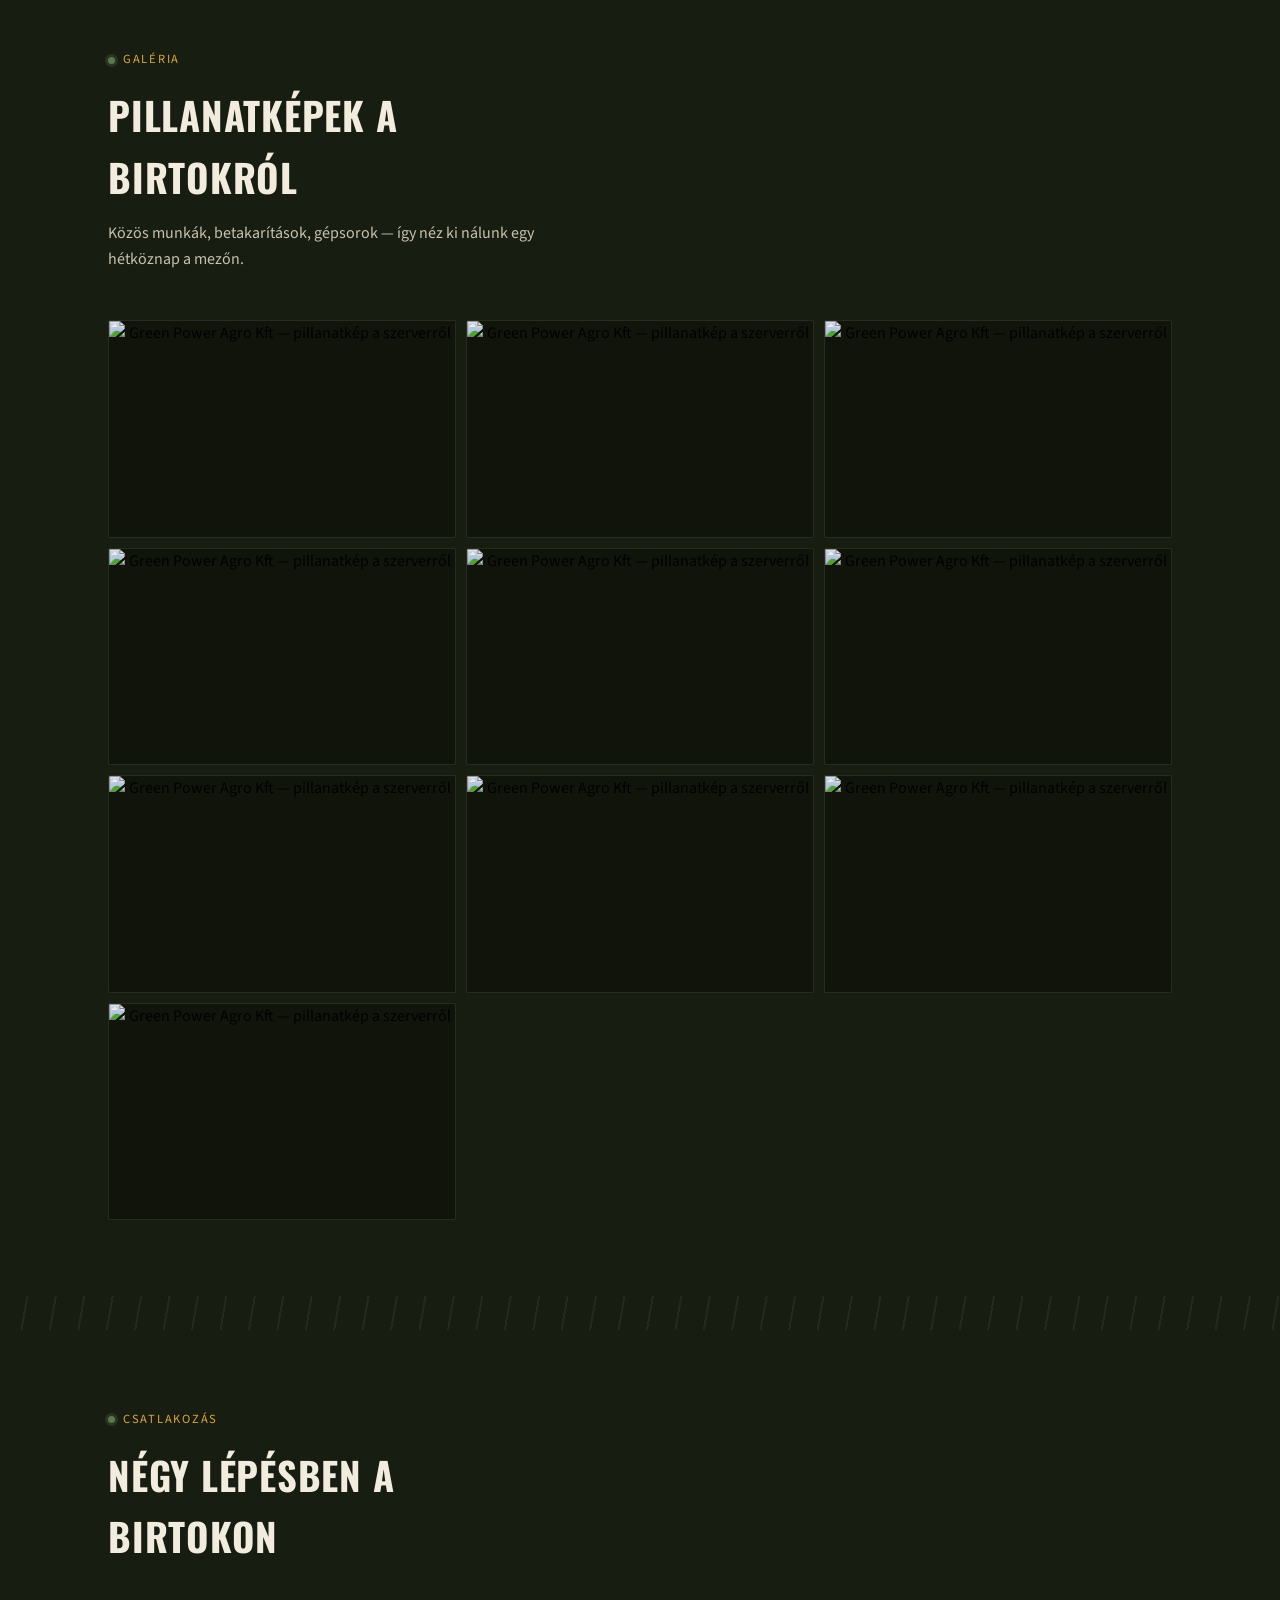
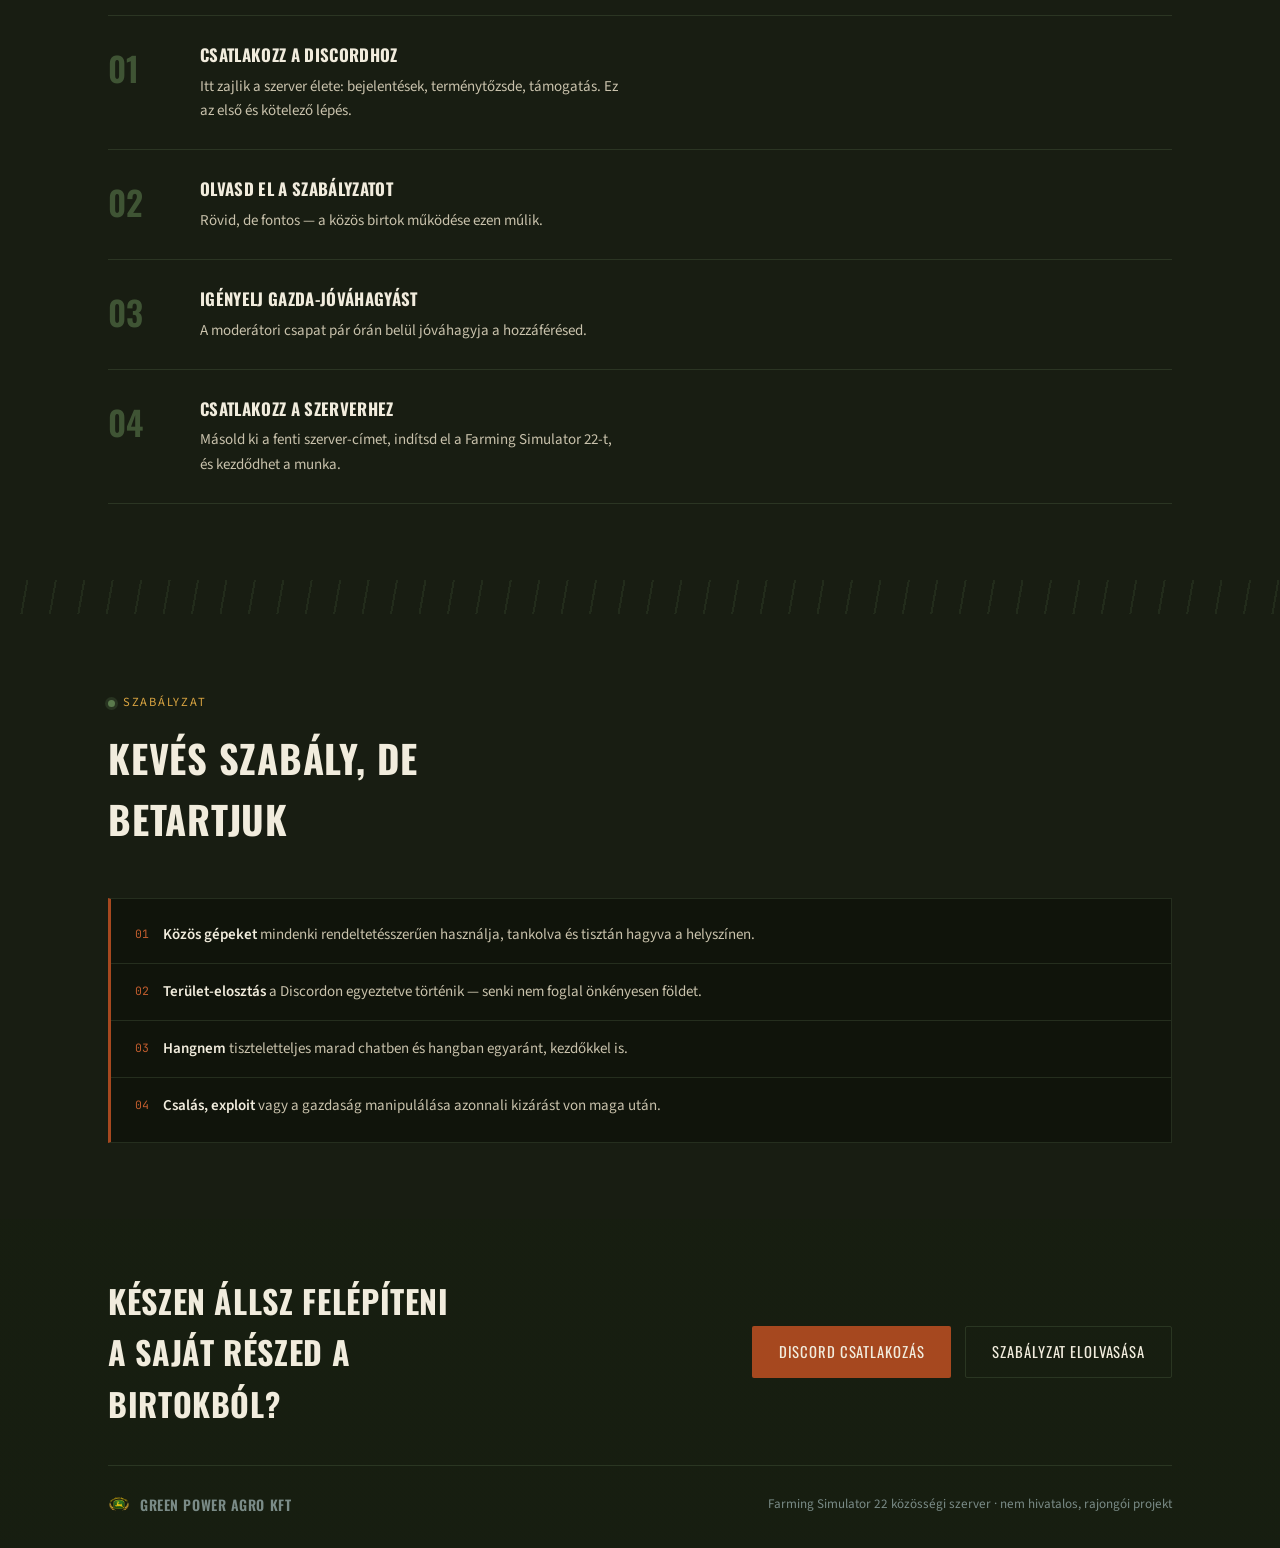
==== commit 9cecad5f: "frissites" ====
--- a/index.html
+++ b/index.html
@@ -17,7 +17,6 @@
 <meta property="og:title" content="Green Power Agro Kft — Farming Simulator 22 Multi Szerver">
 <meta property="og:description" content="Magyar FS22 multi szerver közösség. Reális gazdaság, válogatott modcsomag, aktív Discord közösség.">
 <meta property="og:image" content="https://www.greenpoweragro.hu/Green_kft_logo_1.png">
-<meta name="google-site-verification" content="ZFGJkPkPu8G3xWmGdbz9tCcsC7_zTn1Ox14wz_efBx8" />
 
 <!-- Twitter/X kártya -->
 <meta name="twitter:card" content="summary_large_image">
@@ -149,7 +148,6 @@
 
 <div class="furrow"></div>
 
-<!-- JÁRMŰFLOTTA: ÉRINTETLENÜL HAGYVA, EREDETI IKONOKKAL -->
 <section id="flotta">
   <div class="wrap">
     <div class="section-head">
@@ -182,27 +180,32 @@
 
 <div class="furrow"></div>
 
-<!-- KÜLÖNÁLLÓ ÚJ GALÉRIA RÉSZ A KÜLDÖTT KÉPEKKEL -->
 <section id="galeria">
   <div class="wrap">
     <div class="section-head">
       <div class="eyebrow"><span class="dot"></span>Galéria</div>
-      <h2>Életképek a gazdaságból</h2>
-      <p>Pillantások a mindennapi munkafolyamatokba, aratásokba és a közös nagyprojektekbe.</p>
+      <h2>Pillanatképek a birtokról</h2>
+      <p>Közös munkák, betakarítások, gépsorok — így néz ki nálunk egy hétköznap a mezőn.</p>
     </div>
     <div class="gallery-grid">
-      <div class="gallery-item"><img src="1248130_115.jpg" alt="Farming Simulator 22 fotó"></div>
-      <div class="gallery-item"><img src="1248130_124.jpg" alt="Farming Simulator 22 fotó"></div>
-      <div class="gallery-item"><img src="fsScreen_2026_01_12_21_39_41.jpg" alt="Farming Simulator 22 fotó"></div>
-      <div class="gallery-item"><img src="fsScreen_2026_01_16_21_10_24.jpg" alt="Farming Simulator 22 fotó"></div>
-      <div class="gallery-item"><img src="fsScreen_2026_01_20_20_19_48.jpg" alt="Farming Simulator 22 fotó"></div>
-      <div class="gallery-item"><img src="fsScreen_2026_01_25_18_55_52.jpg" alt="Farming Simulator 22 fotó"></div>
-      <div class="gallery-item"><img src="fsScreen_2026_01_30_22_23_12.jpg" alt="Farming Simulator 22 fotó"></div>
-      <div class="gallery-item"><img src="fsScreen_2026_01_30_22_24_03.jpg" alt="Farming Simulator 22 fotó"></div>
-      <div class="gallery-item"><img src="fsScreen_2026_07_13_08_56_09_ScreenshotMode.jpg" alt="Farming Simulator 22 fotó"></div>
-    </div>
-  </div>
-</section>
+      <button class="gallery-item" data-full="gallery/1248130_115.jpg"><img src="gallery/1248130_115.jpg" alt="Green Power Agro Kft — pillanatkép a szerverről" loading="lazy"></button>
+      <button class="gallery-item" data-full="gallery/1248130_124.jpg"><img src="gallery/1248130_124.jpg" alt="Green Power Agro Kft — pillanatkép a szerverről" loading="lazy"></button>
+      <button class="gallery-item" data-full="gallery/fsScreen_2026_01_12_21_39_41.png"><img src="gallery/fsScreen_2026_01_12_21_39_41.png" alt="Green Power Agro Kft — pillanatkép a szerverről" loading="lazy"></button>
+      <button class="gallery-item" data-full="gallery/fsScreen_2026_01_16_21_10_24.png"><img src="gallery/fsScreen_2026_01_16_21_10_24.png" alt="Green Power Agro Kft — pillanatkép a szerverről" loading="lazy"></button>
+      <button class="gallery-item" data-full="gallery/fsScreen_2026_01_20_20_19_48.png"><img src="gallery/fsScreen_2026_01_20_20_19_48.png" alt="Green Power Agro Kft — pillanatkép a szerverről" loading="lazy"></button>
+      <button class="gallery-item" data-full="gallery/fsScreen_2026_01_25_18_55_52.png"><img src="gallery/fsScreen_2026_01_25_18_55_52.png" alt="Green Power Agro Kft — pillanatkép a szerverről" loading="lazy"></button>
+      <button class="gallery-item" data-full="gallery/fsScreen_2026_01_30_22_23_12.png"><img src="gallery/fsScreen_2026_01_30_22_23_12.png" alt="Green Power Agro Kft — pillanatkép a szerverről" loading="lazy"></button>
+      <button class="gallery-item" data-full="gallery/fsScreen_2026_01_30_22_24_03.png"><img src="gallery/fsScreen_2026_01_30_22_24_03.png" alt="Green Power Agro Kft — pillanatkép a szerverről" loading="lazy"></button>
+      <button class="gallery-item" data-full="gallery/fsScreen_2026_07_13_08_56_09_ScreenshotMode.png"><img src="gallery/fsScreen_2026_07_13_08_56_09_ScreenshotMode.png" alt="Green Power Agro Kft — pillanatkép a szerverről" loading="lazy"></button>
+      <button class="gallery-item" data-full="gallery/fsScreen_2026_07_13_09_26_59_ScreenshotMode.png"><img src="gallery/fsScreen_2026_07_13_09_26_59_ScreenshotMode.png" alt="Green Power Agro Kft — pillanatkép a szerverről" loading="lazy"></button>
+    </div>
+  </div>
+</section>
+
+<div class="lightbox" id="lightbox">
+  <button class="lightbox-close" id="lightboxClose" aria-label="Bezárás">&times;</button>
+  <img src="" alt="" id="lightboxImg">
+</div>
 
 <div class="furrow"></div>
 
@@ -266,5 +269,28 @@
   </div>
 </footer>
 
+<script>
+  (function(){
+    var lb = document.getElementById('lightbox');
+    var lbImg = document.getElementById('lightboxImg');
+    var closeBtn = document.getElementById('lightboxClose');
+    document.querySelectorAll('.gallery-item').forEach(function(btn){
+      btn.addEventListener('click', function(){
+        lbImg.src = btn.getAttribute('data-full');
+        lbImg.alt = btn.querySelector('img').alt;
+        lb.classList.add('open');
+        document.body.style.overflow = 'hidden';
+      });
+    });
+    function close(){
+      lb.classList.remove('open');
+      document.body.style.overflow = '';
+      lbImg.src = '';
+    }
+    closeBtn.addEventListener('click', close);
+    lb.addEventListener('click', function(e){ if(e.target === lb) close(); });
+    document.addEventListener('keydown', function(e){ if(e.key === 'Escape') close(); });
+  })();
+</script>
 </body>
 </html>
--- a/style.css
+++ b/style.css
@@ -1,538 +1,594 @@
 :root{
-  --soil-dark:#181D12;
-  --soil-darker:#10140B;
-  --field-green:#3F5A34;
-  --field-green-light:#5A7A4C;
-  --wheat-gold:#D9A441;
-  --wheat-pale:#E9C877;
-  --paper-cream:#F1ECDD;
-  --paper-dim:#C9C2AC;
-  --rust:#A6481F;
-  --rust-light:#C15D2E;
-  --steel:#7A8B87;
-  --line:rgba(120,150,105,0.20);
-}
-
-*{margin:0;padding:0;box-sizing:border-box;}
-
-html{scroll-behavior:smooth;}
-
-body{
-  background:var(--soil-dark);
-  color:var(--paper-cream);
-  font-family:'Source Sans 3', sans-serif;
-  line-height:1.6;
-  overflow-x:hidden;
-}
-
-h1,h2,h3,.display{
-  font-family:'Oswald', sans-serif;
-  text-transform:uppercase;
-  letter-spacing:0.02em;
-}
-
-.mono{
-  font-family:'JetBrains Mono', monospace;
-}
-
-a{color:inherit;}
-
-.wrap{
-  max-width:1120px;
-  margin:0 auto;
-  padding:0 28px;
-}
-
-/* furrow divider — signature element: plowed-field lines between sections */
-.furrow{
-  height:34px;
-  width:100%;
-  background:
-    repeating-linear-gradient(
-      100deg,
-      transparent,
-      transparent 26px,
-      rgba(90,122,76,0.22) 26px,
-      rgba(90,122,76,0.22) 28px
-    );
-  opacity:0.7;
-}
-
-/* ============ NAV ============ */
-header{
-  position:sticky;
-  top:0;
-  z-index:50;
-  background:linear-gradient(rgba(63,90,52,0.16), rgba(63,90,52,0.16)), rgba(16,20,11,0.92);
-  backdrop-filter:blur(6px);
-  border-bottom:1px solid var(--line);
-}
-nav{
-  display:flex;
-  align-items:center;
-  justify-content:space-between;
-  padding:16px 28px;
-  max-width:1120px;
-  margin:0 auto;
-}
-.brand{
-  display:flex;
-  align-items:center;
-  gap:10px;
-  font-family:'Oswald',sans-serif;
-  font-size:1.05rem;
-  font-weight:600;
-  letter-spacing:0.04em;
-  text-transform:uppercase;
-}
-.brand-mark{
-  width:30px;
-  height:auto;
-  flex-shrink:0;
-  object-fit:contain;
-}
-nav ul{
-  list-style:none;
-  display:flex;
-  gap:28px;
-  font-size:0.88rem;
-  text-transform:uppercase;
-  letter-spacing:0.05em;
-}
-nav ul a{
-  text-decoration:none;
-  color:var(--paper-dim);
-  transition:color 0.2s;
-  border-bottom:1px solid transparent;
-  padding-bottom:2px;
-}
-nav ul a:hover, nav ul a:focus-visible{color:var(--wheat-gold); border-bottom-color:var(--wheat-gold);}
-.nav-links{display:flex;}
-@media (max-width:720px){.nav-links{display:none;}}
-
-/* ============ HERO ============ */
-.hero{
-  position:relative;
-  padding:88px 0 64px;
-  background:
-    radial-gradient(ellipse at 20% -10%, rgba(63,90,52,0.55), transparent 55%),
-    radial-gradient(ellipse at 100% 30%, rgba(90,122,76,0.28), transparent 50%),
-    var(--soil-dark);
-  border-bottom:1px solid var(--line);
-  overflow:hidden;
-}
-.hero::before{
-  content:"";
-  position:absolute;
-  inset:0;
-  background:
-    repeating-linear-gradient(
-      115deg,
-      transparent,
-      transparent 48px,
-      rgba(241,236,221,0.025) 48px,
-      rgba(241,236,221,0.025) 50px
-    );
-  pointer-events:none;
-}
-.hero-grid{
-  position:relative;
-  display:grid;
-  grid-template-columns:1.15fr 0.85fr;
-  gap:48px;
-  align-items:start;
-}
-@media (max-width:860px){.hero-grid{grid-template-columns:1fr;}}
-
-.hero-logo{
-  width:min(280px, 60%);
-  height:auto;
-  display:block;
-  margin-bottom:22px;
-}
-
-.eyebrow{
-  display:inline-flex;
-  align-items:center;
-  gap:8px;
-  font-size:0.78rem;
-  letter-spacing:0.14em;
-  text-transform:uppercase;
-  color:var(--wheat-gold);
-  margin-bottom:18px;
-}
-.eyebrow .dot{
-  width:7px;height:7px;border-radius:50%;
-  background:var(--field-green-light);
-  box-shadow:0 0 0 3px rgba(90,122,76,0.25);
-}
-
-.hero h1{
-  font-size:clamp(2.3rem, 5.2vw, 3.7rem);
-  line-height:1.03;
-  font-weight:700;
-  color:var(--paper-cream);
-}
-.hero h1 span{color:var(--wheat-gold);}
-
-.hero p.lead{
-  margin-top:22px;
-  max-width:46ch;
-  color:var(--paper-dim);
-  font-size:1.08rem;
-}
-
-.cta-row{
-  margin-top:34px;
-  display:flex;
-  gap:14px;
-  flex-wrap:wrap;
-}
-.btn{
-  display:inline-flex;
-  align-items:center;
-  gap:8px;
-  padding:13px 26px;
-  font-family:'Oswald',sans-serif;
-  font-size:0.92rem;
-  text-transform:uppercase;
-  letter-spacing:0.06em;
-  text-decoration:none;
-  border-radius:2px;
-  transition:transform 0.15s ease, background 0.2s ease;
-  cursor:pointer;
-  border:1px solid transparent;
-}
-.btn:hover{transform:translateY(-2px);}
-.btn-primary{
-  background:var(--rust);
-  color:var(--paper-cream);
-}
-.btn-primary:hover{background:var(--rust-light);}
-.btn-ghost{
-  border-color:var(--line);
-  color:var(--paper-cream);
-  background:transparent;
-}
-.btn-ghost:hover{border-color:var(--wheat-gold); color:var(--wheat-gold);}
-
-/* HUD panel — signature element */
-.hud{
-  background:var(--soil-darker);
-  border:1px solid var(--line);
-  border-radius:4px;
-  overflow:hidden;
-}
-.hud-top{
-  display:flex;
-  justify-content:space-between;
-  align-items:center;
-  padding:14px 18px;
-  border-bottom:1px solid var(--line);
-  background:rgba(63,90,52,0.28);
-}
-.hud-top .label{
-  font-size:0.72rem;
-  letter-spacing:0.12em;
-  text-transform:uppercase;
-  color:var(--steel);
-}
-.status-pill{
-  display:flex;
-  align-items:center;
-  gap:7px;
-  font-size:0.75rem;
-  letter-spacing:0.08em;
-  text-transform:uppercase;
-  color:var(--field-green-light);
-}
-.status-pill .blip{
-  width:8px;height:8px;border-radius:50%;
-  background:var(--field-green-light);
-  animation:pulse 2.2s infinite;
-}
-@keyframes pulse{
-  0%,100%{box-shadow:0 0 0 0 rgba(90,122,76,0.5);}
-  50%{box-shadow:0 0 0 6px rgba(90,122,76,0);}
-}
-.hud-rows{padding:6px 0;}
-.hud-row{
-  display:flex;
-  justify-content:space-between;
-  padding:13px 18px;
-  border-bottom:1px solid var(--line);
-  font-size:0.9rem;
-}
-.hud-row:last-child{border-bottom:none;}
-.hud-row .k{color:var(--paper-dim);}
-.hud-row .v{color:var(--paper-cream); font-weight:500;}
-
-@media (prefers-reduced-motion: reduce){
-  .status-pill .blip{animation:none;}
-  html{scroll-behavior:auto;}
-}
-
-/* ============ SECTIONS ============ */
-section{padding:76px 0;}
-.section-head{
-  max-width:56ch;
-  margin-bottom:48px;
-}
-.section-head .eyebrow{margin-bottom:14px;}
-.section-head h2{
-  font-size:clamp(1.7rem, 3.4vw, 2.4rem);
-  color:var(--paper-cream);
-}
-.section-head p{
-  margin-top:14px;
-  color:var(--paper-dim);
-}
-
-/* about */
-.about-grid{
-  display:grid;
-  grid-template-columns:1fr 1fr;
-  gap:44px;
-  align-items:start;
-}
-@media (max-width:800px){.about-grid{grid-template-columns:1fr;}}
-.about-grid p{color:var(--paper-dim); margin-bottom:16px;}
-.stat-strip{
-  display:grid;
-  grid-template-columns:repeat(3,1fr);
-  gap:1px;
-  background:var(--line);
-  border:1px solid var(--line);
-  margin-top:8px;
-}
-.stat{
-  background:linear-gradient(rgba(63,90,52,0.16), rgba(63,90,52,0.16)), var(--soil-darker);
-  padding:22px 16px;
-  text-align:center;
-}
-.stat .num{
-  font-family:'Oswald',sans-serif;
-  font-size:1.9rem;
-  color:var(--wheat-gold);
-  font-weight:600;
-}
-.stat .lbl{
-  font-size:0.72rem;
-  letter-spacing:0.08em;
-  text-transform:uppercase;
-  color:var(--steel);
-  margin-top:4px;
-}
-
-/* features */
-.feature-grid{
-  display:grid;
-  grid-template-columns:repeat(4,1fr);
-  gap:1px;
-  background:var(--line);
-  border:1px solid var(--line);
-}
-@media (max-width:860px){.feature-grid{grid-template-columns:repeat(2,1fr);}}
-@media (max-width:520px){.feature-grid{grid-template-columns:1fr;}}
-.feature{
-  background:var(--soil-dark);
-  padding:30px 24px;
-  transition:background 0.2s ease;
-}
-.feature:hover{background:rgba(63,90,52,0.15);}
-.feature .mark{
-  width:34px;height:34px;
-  border:1px solid var(--field-green-light);
-  border-radius:50%;
-  display:flex;align-items:center;justify-content:center;
-  color:var(--wheat-gold);
-  font-family:'JetBrains Mono',monospace;
-  font-size:0.85rem;
-  margin-bottom:16px;
-}
-.feature h3{
-  font-size:1.02rem;
-  color:var(--paper-cream);
-  margin-bottom:10px;
-  font-weight:600;
-  letter-spacing:0.01em;
-}
-.feature p{
-  font-size:0.9rem;
-  color:var(--paper-dim);
-}
-
-/* fleet - EREDETI FORMÁBAN MEGHAGYVA */
-.fleet-grid{
-  display:grid;
-  grid-template-columns:repeat(3,1fr);
-  gap:1px;
-  background:var(--line);
-  border:1px solid var(--line);
-}
-@media (max-width:760px){.fleet-grid{grid-template-columns:repeat(2,1fr);}}
-@media (max-width:480px){.fleet-grid{grid-template-columns:1fr;}}
-.fleet-card{
-  background:var(--soil-dark);
-}
-.fleet-photo{
-  aspect-ratio:4/3;
-  width:100%;
-  overflow:hidden;
-  display:flex;
-  align-items:center;
-  justify-content:center;
-}
-.fleet-photo img{
-  width:100%;height:100%;
-  object-fit:cover;
-  display:block;
-}
-.fleet-photo.placeholder{
-  background:
-    repeating-linear-gradient(
-      115deg,
-      var(--soil-darker),
-      var(--soil-darker) 10px,
-      #191410 10px,
-      #191410 20px
-    );
-  color:var(--steel);
-}
-.fleet-icon{width:30%; height:30%;}
-.fleet-info{
-  display:flex;
-  justify-content:space-between;
-  align-items:center;
-  padding:16px 20px;
-  border-top:1px solid var(--line);
-}
-.fleet-info h3{
-  font-size:0.98rem;
-  color:var(--paper-cream);
-  font-weight:600;
-  letter-spacing:0.01em;
-}
-.fleet-tag{
-  font-family:'JetBrains Mono',monospace;
-  font-size:0.68rem;
-  letter-spacing:0.04em;
-  text-transform:uppercase;
-  color:var(--wheat-gold);
-  opacity:0.85;
-}
-
-/* ============ ÚJ GALÉRIA RÁCS FORMÁZÁSA ============ */
-.gallery-grid {
-  display: grid;
-  grid-template-columns: repeat(3, 1fr);
-  gap: 20px;
-  margin-top: 30px;
-}
-@media (max-width: 900px) {
-  .gallery-grid { grid-template-columns: repeat(2, 1fr); }
-}
-@media (max-width: 550px) {
-  .gallery-grid { grid-template-columns: 1fr; }
-}
-.gallery-item {
-  aspect-ratio: 16 / 9;
-  overflow: hidden;
-  border: 1px solid var(--line);
-  border-radius: 3px;
-  background-color: var(--soil-darker);
-  box-shadow: 0 4px 10px rgba(0,0,0,0.3);
-}
-.gallery-item img {
-  width: 100%;
-  height: 100%;
-  object-fit: cover;
-  display: block;
-  transition: transform 0.25s ease;
-}
-.gallery-item:hover img {
-  transform: scale(1.04);
-}
-
-/* join steps */
-.steps{
-  display:flex;
-  flex-direction:column;
-}
-.step{
-  display:grid;
-  grid-template-columns:70px 1fr;
-  gap:22px;
-  padding:26px 0;
-  border-top:1px solid var(--line);
-}
-.step:last-child{border-bottom:1px solid var(--line);}
-.step .n{
-  font-family:'Oswald',sans-serif;
-  font-size:2.1rem;
-  font-weight:600;
-  color:var(--field-green-light);
-  opacity:0.6;
-}
-.step h3{
-  font-size:1.05rem;
-  color:var(--paper-cream);
-  margin-bottom:6px;
-}
-.step p{color:var(--paper-dim); font-size:0.94rem; max-width:60ch;}
-
-/* rules */
-.rules-box{
-  background:var(--soil-darker);
-  border:1px solid var(--line);
-  border-left:3px solid var(--rust);
-  padding:8px 0;
-}
-.rule{
-  display:flex;
-  gap:14px;
-  padding:16px 24px;
-  border-bottom:1px solid var(--line);
-  font-size:0.94rem;
-  color:var(--paper-dim);
-}
-.rule:last-child{border-bottom:none;}
-.rule .tag{
-  font-family:'JetBrains Mono',monospace;
-  font-size:0.72rem;
-  color:var(--rust-light);
-  flex-shrink:0;
-  padding-top:2px;
-}
-.rule strong{color:var(--paper-cream); font-weight:600;}
-
-/* footer / CTA */
-footer{
-  background:linear-gradient(rgba(63,90,52,0.14), rgba(63,90,52,0.14)), var(--soil-darker);
-  padding:56px 0 32px;
-}
-.footer-cta{
-  display:flex;
-  justify-content:space-between;
-  align-items:center;
-  flex-wrap:wrap;
-  gap:24px;
-  padding-bottom:36px;
-  border-bottom:1px solid var(--line);
-  margin-bottom:28px;
-}
-.footer-cta h2{
-  font-size:clamp(1.5rem,3vw,2rem);
-  color:var(--paper-cream);
-  max-width:20ch;
-}
-.footer-bottom{
-  display:flex;
-  justify-content:space-between;
-  align-items:center;
-  flex-wrap:wrap;
-  gap:14px;
-  font-size:0.82rem;
-  color:var(--steel);
-}
-.footer-bottom .brand{font-size:0.88rem;}+    --soil-dark:#181D12;
+    --soil-darker:#10140B;
+    --field-green:#3F5A34;
+    --field-green-light:#5A7A4C;
+    --wheat-gold:#D9A441;
+    --wheat-pale:#E9C877;
+    --paper-cream:#F1ECDD;
+    --paper-dim:#C9C2AC;
+    --rust:#A6481F;
+    --rust-light:#C15D2E;
+    --steel:#7A8B87;
+    --line:rgba(120,150,105,0.20);
+  }
+
+  *{margin:0;padding:0;box-sizing:border-box;}
+
+  html{scroll-behavior:smooth;}
+
+  body{
+    background:var(--soil-dark);
+    color:var(--paper-cream);
+    font-family:'Source Sans 3', sans-serif;
+    line-height:1.6;
+    overflow-x:hidden;
+  }
+
+  h1,h2,h3,.display{
+    font-family:'Oswald', sans-serif;
+    text-transform:uppercase;
+    letter-spacing:0.02em;
+  }
+
+  .mono{
+    font-family:'JetBrains Mono', monospace;
+  }
+
+  a{color:inherit;}
+
+  .wrap{
+    max-width:1120px;
+    margin:0 auto;
+    padding:0 28px;
+  }
+
+  /* furrow divider — signature element: plowed-field lines between sections */
+  .furrow{
+    height:34px;
+    width:100%;
+    background:
+      repeating-linear-gradient(
+        100deg,
+        transparent,
+        transparent 26px,
+        rgba(90,122,76,0.22) 26px,
+        rgba(90,122,76,0.22) 28px
+      );
+    opacity:0.7;
+  }
+
+  /* ============ NAV ============ */
+  header{
+    position:sticky;
+    top:0;
+    z-index:50;
+    background:linear-gradient(rgba(63,90,52,0.16), rgba(63,90,52,0.16)), rgba(16,20,11,0.92);
+    backdrop-filter:blur(6px);
+    border-bottom:1px solid var(--line);
+  }
+  nav{
+    display:flex;
+    align-items:center;
+    justify-content:space-between;
+    padding:16px 28px;
+    max-width:1120px;
+    margin:0 auto;
+  }
+  .brand{
+    display:flex;
+    align-items:center;
+    gap:10px;
+    font-family:'Oswald',sans-serif;
+    font-size:1.05rem;
+    font-weight:600;
+    letter-spacing:0.04em;
+    text-transform:uppercase;
+  }
+  .brand-mark{
+    width:30px;
+    height:auto;
+    flex-shrink:0;
+    object-fit:contain;
+  }
+  nav ul{
+    list-style:none;
+    display:flex;
+    gap:28px;
+    font-size:0.88rem;
+    text-transform:uppercase;
+    letter-spacing:0.05em;
+  }
+  nav ul a{
+    text-decoration:none;
+    color:var(--paper-dim);
+    transition:color 0.2s;
+    border-bottom:1px solid transparent;
+    padding-bottom:2px;
+  }
+  nav ul a:hover, nav ul a:focus-visible{color:var(--wheat-gold); border-bottom-color:var(--wheat-gold);}
+  .nav-links{display:flex;}
+  @media (max-width:720px){.nav-links{display:none;}}
+
+  /* ============ HERO ============ */
+  .hero{
+    position:relative;
+    padding:88px 0 64px;
+    background:
+      radial-gradient(ellipse at 20% -10%, rgba(63,90,52,0.55), transparent 55%),
+      radial-gradient(ellipse at 100% 30%, rgba(90,122,76,0.28), transparent 50%),
+      var(--soil-dark);
+    border-bottom:1px solid var(--line);
+    overflow:hidden;
+  }
+  .hero::before{
+    content:"";
+    position:absolute;
+    inset:0;
+    background:
+      repeating-linear-gradient(
+        115deg,
+        transparent,
+        transparent 48px,
+        rgba(241,236,221,0.025) 48px,
+        rgba(241,236,221,0.025) 50px
+      );
+    pointer-events:none;
+  }
+  .hero-grid{
+    position:relative;
+    display:grid;
+    grid-template-columns:1.15fr 0.85fr;
+    gap:48px;
+    align-items:start;
+  }
+  @media (max-width:860px){.hero-grid{grid-template-columns:1fr;}}
+
+  .hero-logo{
+    width:min(280px, 60%);
+    height:auto;
+    display:block;
+    margin-bottom:22px;
+  }
+
+  .eyebrow{
+    display:inline-flex;
+    align-items:center;
+    gap:8px;
+    font-size:0.78rem;
+    letter-spacing:0.14em;
+    text-transform:uppercase;
+    color:var(--wheat-gold);
+    margin-bottom:18px;
+  }
+  .eyebrow .dot{
+    width:7px;height:7px;border-radius:50%;
+    background:var(--field-green-light);
+    box-shadow:0 0 0 3px rgba(90,122,76,0.25);
+  }
+
+  .hero h1{
+    font-size:clamp(2.3rem, 5.2vw, 3.7rem);
+    line-height:1.03;
+    font-weight:700;
+    color:var(--paper-cream);
+  }
+  .hero h1 span{color:var(--wheat-gold);}
+
+  .hero p.lead{
+    margin-top:22px;
+    max-width:46ch;
+    color:var(--paper-dim);
+    font-size:1.08rem;
+  }
+
+  .cta-row{
+    margin-top:34px;
+    display:flex;
+    gap:14px;
+    flex-wrap:wrap;
+  }
+  .btn{
+    display:inline-flex;
+    align-items:center;
+    gap:8px;
+    padding:13px 26px;
+    font-family:'Oswald',sans-serif;
+    font-size:0.92rem;
+    text-transform:uppercase;
+    letter-spacing:0.06em;
+    text-decoration:none;
+    border-radius:2px;
+    transition:transform 0.15s ease, background 0.2s ease;
+    cursor:pointer;
+    border:1px solid transparent;
+  }
+  .btn:hover{transform:translateY(-2px);}
+  .btn-primary{
+    background:var(--rust);
+    color:var(--paper-cream);
+  }
+  .btn-primary:hover{background:var(--rust-light);}
+  .btn-ghost{
+    border-color:var(--line);
+    color:var(--paper-cream);
+    background:transparent;
+  }
+  .btn-ghost:hover{border-color:var(--wheat-gold); color:var(--wheat-gold);}
+
+  /* HUD panel — signature element */
+  .hud{
+    background:var(--soil-darker);
+    border:1px solid var(--line);
+    border-radius:4px;
+    overflow:hidden;
+  }
+  .hud-top{
+    display:flex;
+    justify-content:space-between;
+    align-items:center;
+    padding:14px 18px;
+    border-bottom:1px solid var(--line);
+    background:rgba(63,90,52,0.28);
+  }
+  .hud-top .label{
+    font-size:0.72rem;
+    letter-spacing:0.12em;
+    text-transform:uppercase;
+    color:var(--steel);
+  }
+  .status-pill{
+    display:flex;
+    align-items:center;
+    gap:7px;
+    font-size:0.75rem;
+    letter-spacing:0.08em;
+    text-transform:uppercase;
+    color:var(--field-green-light);
+  }
+  .status-pill .blip{
+    width:8px;height:8px;border-radius:50%;
+    background:var(--field-green-light);
+    animation:pulse 2.2s infinite;
+  }
+  @keyframes pulse{
+    0%,100%{box-shadow:0 0 0 0 rgba(90,122,76,0.5);}
+    50%{box-shadow:0 0 0 6px rgba(90,122,76,0);}
+  }
+  .hud-rows{padding:6px 0;}
+  .hud-row{
+    display:flex;
+    justify-content:space-between;
+    padding:13px 18px;
+    border-bottom:1px solid var(--line);
+    font-size:0.9rem;
+  }
+  .hud-row:last-child{border-bottom:none;}
+  .hud-row .k{color:var(--paper-dim);}
+  .hud-row .v{color:var(--paper-cream); font-weight:500;}
+  .hud-ip{
+    margin:16px 18px 18px;
+    padding:14px 16px;
+    background:rgba(217,164,65,0.08);
+    border:1px dashed rgba(217,164,65,0.4);
+    border-radius:3px;
+    display:flex;
+    justify-content:space-between;
+    align-items:center;
+    gap:10px;
+  }
+  .hud-ip .v{color:var(--wheat-pale); font-size:0.95rem; word-break:break-all;}
+  .copy-btn{
+    background:none;
+    border:1px solid var(--line);
+    color:var(--paper-dim);
+    font-family:'JetBrains Mono',monospace;
+    font-size:0.72rem;
+    padding:6px 10px;
+    border-radius:2px;
+    cursor:pointer;
+    transition:border-color 0.2s, color 0.2s;
+    flex-shrink:0;
+  }
+  .copy-btn:hover{border-color:var(--wheat-gold); color:var(--wheat-gold);}
+
+  @media (prefers-reduced-motion: reduce){
+    .status-pill .blip{animation:none;}
+    html{scroll-behavior:auto;}
+  }
+
+  /* ============ SECTIONS ============ */
+  section{padding:76px 0;}
+  .section-head{
+    max-width:56ch;
+    margin-bottom:48px;
+  }
+  .section-head .eyebrow{margin-bottom:14px;}
+  .section-head h2{
+    font-size:clamp(1.7rem, 3.4vw, 2.4rem);
+    color:var(--paper-cream);
+  }
+  .section-head p{
+    margin-top:14px;
+    color:var(--paper-dim);
+  }
+
+  /* about */
+  .about-grid{
+    display:grid;
+    grid-template-columns:1fr 1fr;
+    gap:44px;
+    align-items:start;
+  }
+  @media (max-width:800px){.about-grid{grid-template-columns:1fr;}}
+  .about-grid p{color:var(--paper-dim); margin-bottom:16px;}
+  .stat-strip{
+    display:grid;
+    grid-template-columns:repeat(3,1fr);
+    gap:1px;
+    background:var(--line);
+    border:1px solid var(--line);
+    margin-top:8px;
+  }
+  .stat{
+    background:linear-gradient(rgba(63,90,52,0.16), rgba(63,90,52,0.16)), var(--soil-darker);
+    padding:22px 16px;
+    text-align:center;
+  }
+  .stat .num{
+    font-family:'Oswald',sans-serif;
+    font-size:1.9rem;
+    color:var(--wheat-gold);
+    font-weight:600;
+  }
+  .stat .lbl{
+    font-size:0.72rem;
+    letter-spacing:0.08em;
+    text-transform:uppercase;
+    color:var(--steel);
+    margin-top:4px;
+  }
+
+  /* features */
+  .feature-grid{
+    display:grid;
+    grid-template-columns:repeat(4,1fr);
+    gap:1px;
+    background:var(--line);
+    border:1px solid var(--line);
+  }
+  @media (max-width:860px){.feature-grid{grid-template-columns:repeat(2,1fr);}}
+  @media (max-width:520px){.feature-grid{grid-template-columns:1fr;}}
+  .feature{
+    background:var(--soil-dark);
+    padding:30px 24px;
+    transition:background 0.2s ease;
+  }
+  .feature:hover{background:rgba(63,90,52,0.15);}
+  .feature .mark{
+    width:34px;height:34px;
+    border:1px solid var(--field-green-light);
+    border-radius:50%;
+    display:flex;align-items:center;justify-content:center;
+    color:var(--wheat-gold);
+    font-family:'JetBrains Mono',monospace;
+    font-size:0.85rem;
+    margin-bottom:16px;
+  }
+  .feature h3{
+    font-size:1.02rem;
+    color:var(--paper-cream);
+    margin-bottom:10px;
+    font-weight:600;
+    letter-spacing:0.01em;
+  }
+  .feature p{
+    font-size:0.9rem;
+    color:var(--paper-dim);
+  }
+
+  /* fleet */
+  .fleet-grid{
+    display:grid;
+    grid-template-columns:repeat(3,1fr);
+    gap:1px;
+    background:var(--line);
+    border:1px solid var(--line);
+  }
+  @media (max-width:760px){.fleet-grid{grid-template-columns:repeat(2,1fr);}}
+  @media (max-width:480px){.fleet-grid{grid-template-columns:1fr;}}
+  .fleet-card{
+    background:var(--soil-dark);
+  }
+  .fleet-photo{
+    aspect-ratio:4/3;
+    width:100%;
+    overflow:hidden;
+    display:flex;
+    align-items:center;
+    justify-content:center;
+  }
+  .fleet-photo img{
+    width:100%;height:100%;
+    object-fit:cover;
+    display:block;
+  }
+  .fleet-photo.placeholder{
+    background:
+      repeating-linear-gradient(
+        115deg,
+        var(--soil-darker),
+        var(--soil-darker) 10px,
+        #191410 10px,
+        #191410 20px
+      );
+    color:var(--steel);
+  }
+  .fleet-icon{width:30%; height:30%;}
+  .fleet-info{
+    display:flex;
+    justify-content:space-between;
+    align-items:center;
+    padding:16px 20px;
+    border-top:1px solid var(--line);
+  }
+  .fleet-info h3{
+    font-size:0.98rem;
+    color:var(--paper-cream);
+    font-weight:600;
+    letter-spacing:0.01em;
+  }
+  .fleet-tag{
+    font-family:'JetBrains Mono',monospace;
+    font-size:0.68rem;
+    letter-spacing:0.04em;
+    text-transform:uppercase;
+    color:var(--wheat-gold);
+    opacity:0.85;
+  }
+
+  /* gallery */
+  .gallery-grid{
+    display:grid;
+    grid-template-columns:repeat(3,1fr);
+    gap:10px;
+  }
+  @media (max-width:760px){.gallery-grid{grid-template-columns:repeat(2,1fr);}}
+  @media (max-width:460px){.gallery-grid{grid-template-columns:1fr;}}
+  .gallery-item{
+    border:1px solid var(--line);
+    padding:0;
+    background:var(--soil-darker);
+    cursor:pointer;
+    aspect-ratio:16/10;
+    overflow:hidden;
+    border-radius:2px;
+    font:inherit;
+  }
+  .gallery-item:focus-visible{outline:2px solid var(--wheat-gold); outline-offset:2px;}
+  .gallery-item img{
+    width:100%;height:100%;
+    object-fit:cover;
+    display:block;
+    transition:transform 0.35s ease, filter 0.35s ease;
+    filter:brightness(0.92);
+  }
+  .gallery-item:hover img{
+    transform:scale(1.05);
+    filter:brightness(1.05);
+  }
+
+  .lightbox{
+    display:none;
+    position:fixed;
+    inset:0;
+    z-index:200;
+    background:rgba(12,10,7,0.94);
+    align-items:center;
+    justify-content:center;
+    padding:40px;
+  }
+  .lightbox.open{display:flex;}
+  .lightbox img{
+    max-width:100%;
+    max-height:100%;
+    border:1px solid var(--line);
+  }
+  .lightbox-close{
+    position:absolute;
+    top:20px;
+    right:28px;
+    background:none;
+    border:1px solid var(--line);
+    color:var(--paper-cream);
+    font-size:1.6rem;
+    line-height:1;
+    width:42px;height:42px;
+    border-radius:2px;
+    cursor:pointer;
+    transition:border-color 0.2s, color 0.2s;
+  }
+  .lightbox-close:hover{border-color:var(--wheat-gold); color:var(--wheat-gold);}
+
+  /* join steps — genuinely sequential, numbering justified */
+  .steps{
+    display:flex;
+    flex-direction:column;
+  }
+  .step{
+    display:grid;
+    grid-template-columns:70px 1fr;
+    gap:22px;
+    padding:26px 0;
+    border-top:1px solid var(--line);
+  }
+  .step:last-child{border-bottom:1px solid var(--line);}
+  .step .n{
+    font-family:'Oswald',sans-serif;
+    font-size:2.1rem;
+    font-weight:600;
+    color:var(--field-green-light);
+    opacity:0.6;
+  }
+  .step h3{
+    font-size:1.05rem;
+    color:var(--paper-cream);
+    margin-bottom:6px;
+  }
+  .step p{color:var(--paper-dim); font-size:0.94rem; max-width:60ch;}
+
+  /* rules */
+  .rules-box{
+    background:var(--soil-darker);
+    border:1px solid var(--line);
+    border-left:3px solid var(--rust);
+    padding:8px 0;
+  }
+  .rule{
+    display:flex;
+    gap:14px;
+    padding:16px 24px;
+    border-bottom:1px solid var(--line);
+    font-size:0.94rem;
+    color:var(--paper-dim);
+  }
+  .rule:last-child{border-bottom:none;}
+  .rule .tag{
+    font-family:'JetBrains Mono',monospace;
+    font-size:0.72rem;
+    color:var(--rust-light);
+    flex-shrink:0;
+    padding-top:2px;
+  }
+  .rule strong{color:var(--paper-cream); font-weight:600;}
+
+  /* footer / CTA */
+  footer{
+    background:linear-gradient(rgba(63,90,52,0.14), rgba(63,90,52,0.14)), var(--soil-darker);
+    padding:56px 0 32px;
+  }
+  .footer-cta{
+    display:flex;
+    justify-content:space-between;
+    align-items:center;
+    flex-wrap:wrap;
+    gap:24px;
+    padding-bottom:36px;
+    border-bottom:1px solid var(--line);
+    margin-bottom:28px;
+  }
+  .footer-cta h2{
+    font-size:clamp(1.5rem,3vw,2rem);
+    color:var(--paper-cream);
+    max-width:20ch;
+  }
+  .footer-bottom{
+    display:flex;
+    justify-content:space-between;
+    align-items:center;
+    flex-wrap:wrap;
+    gap:14px;
+    font-size:0.82rem;
+    color:var(--steel);
+  }
+  .footer-bottom .brand{font-size:0.88rem;}
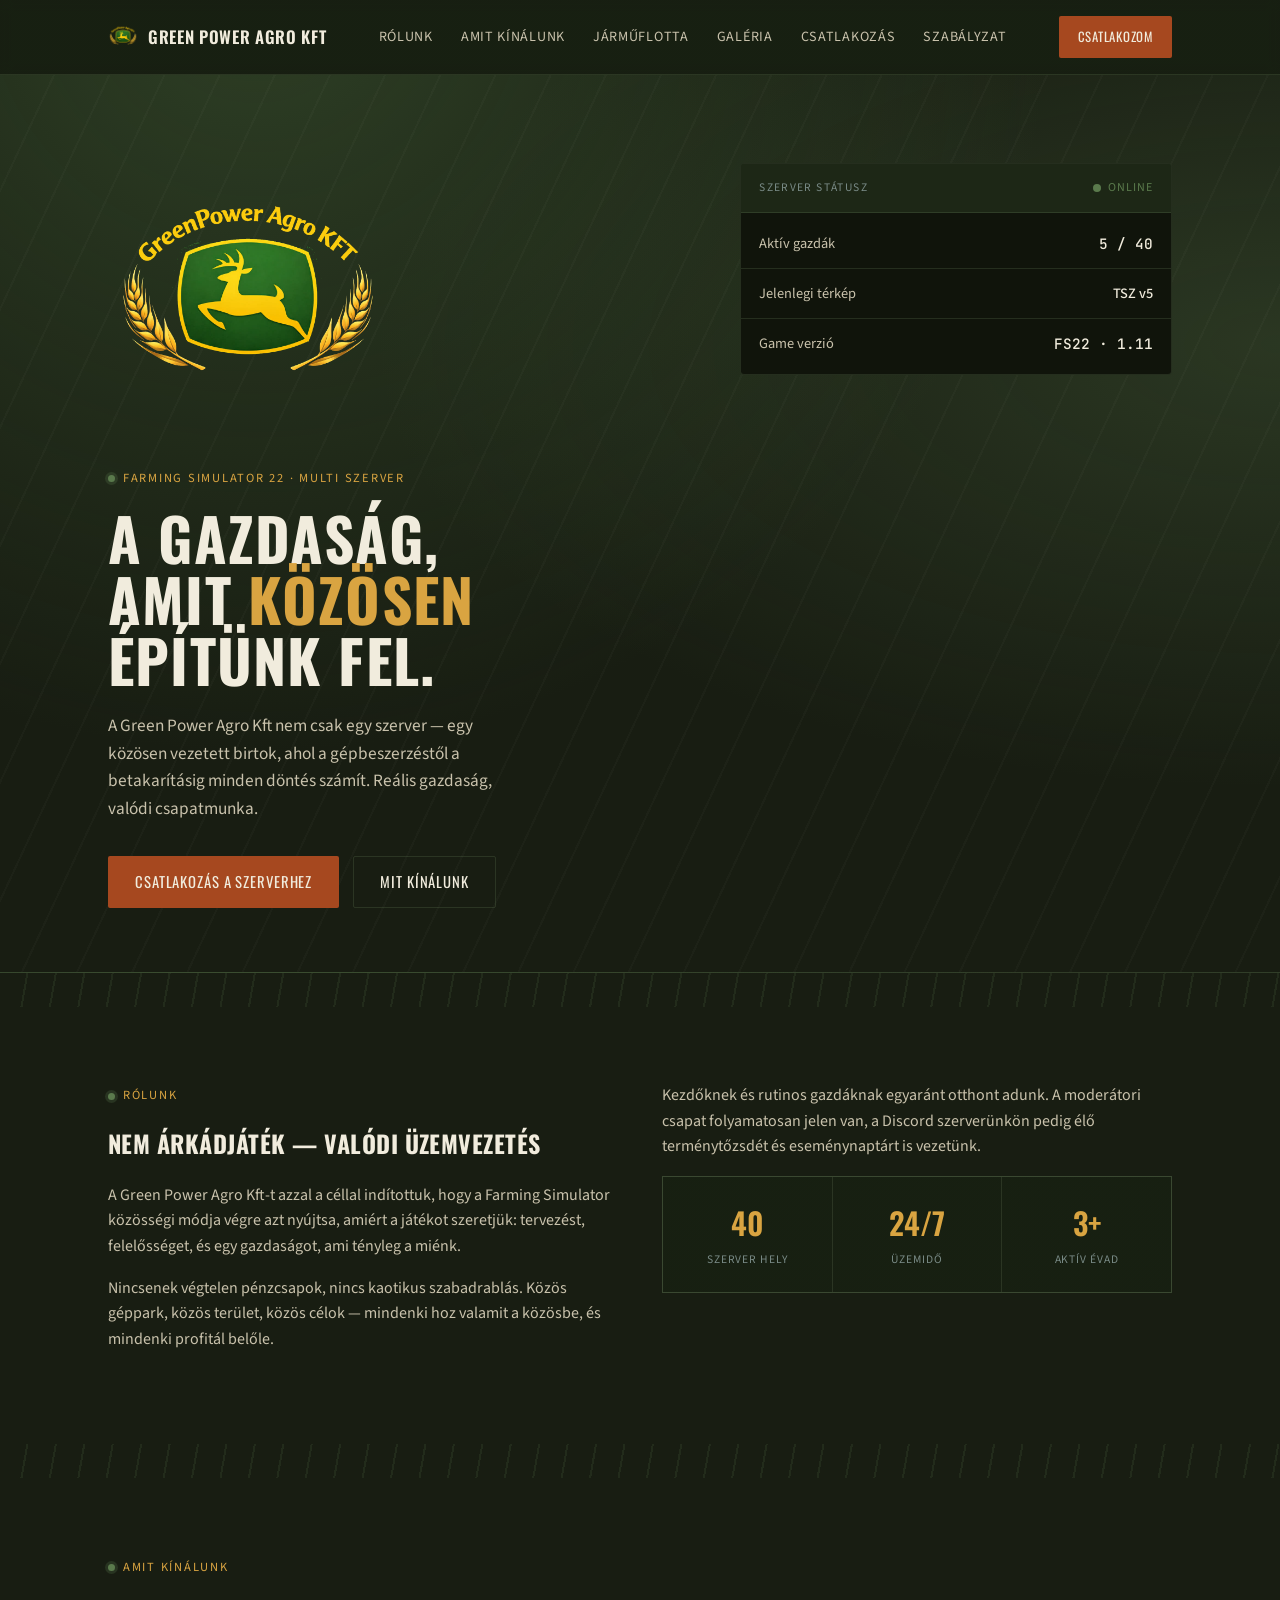
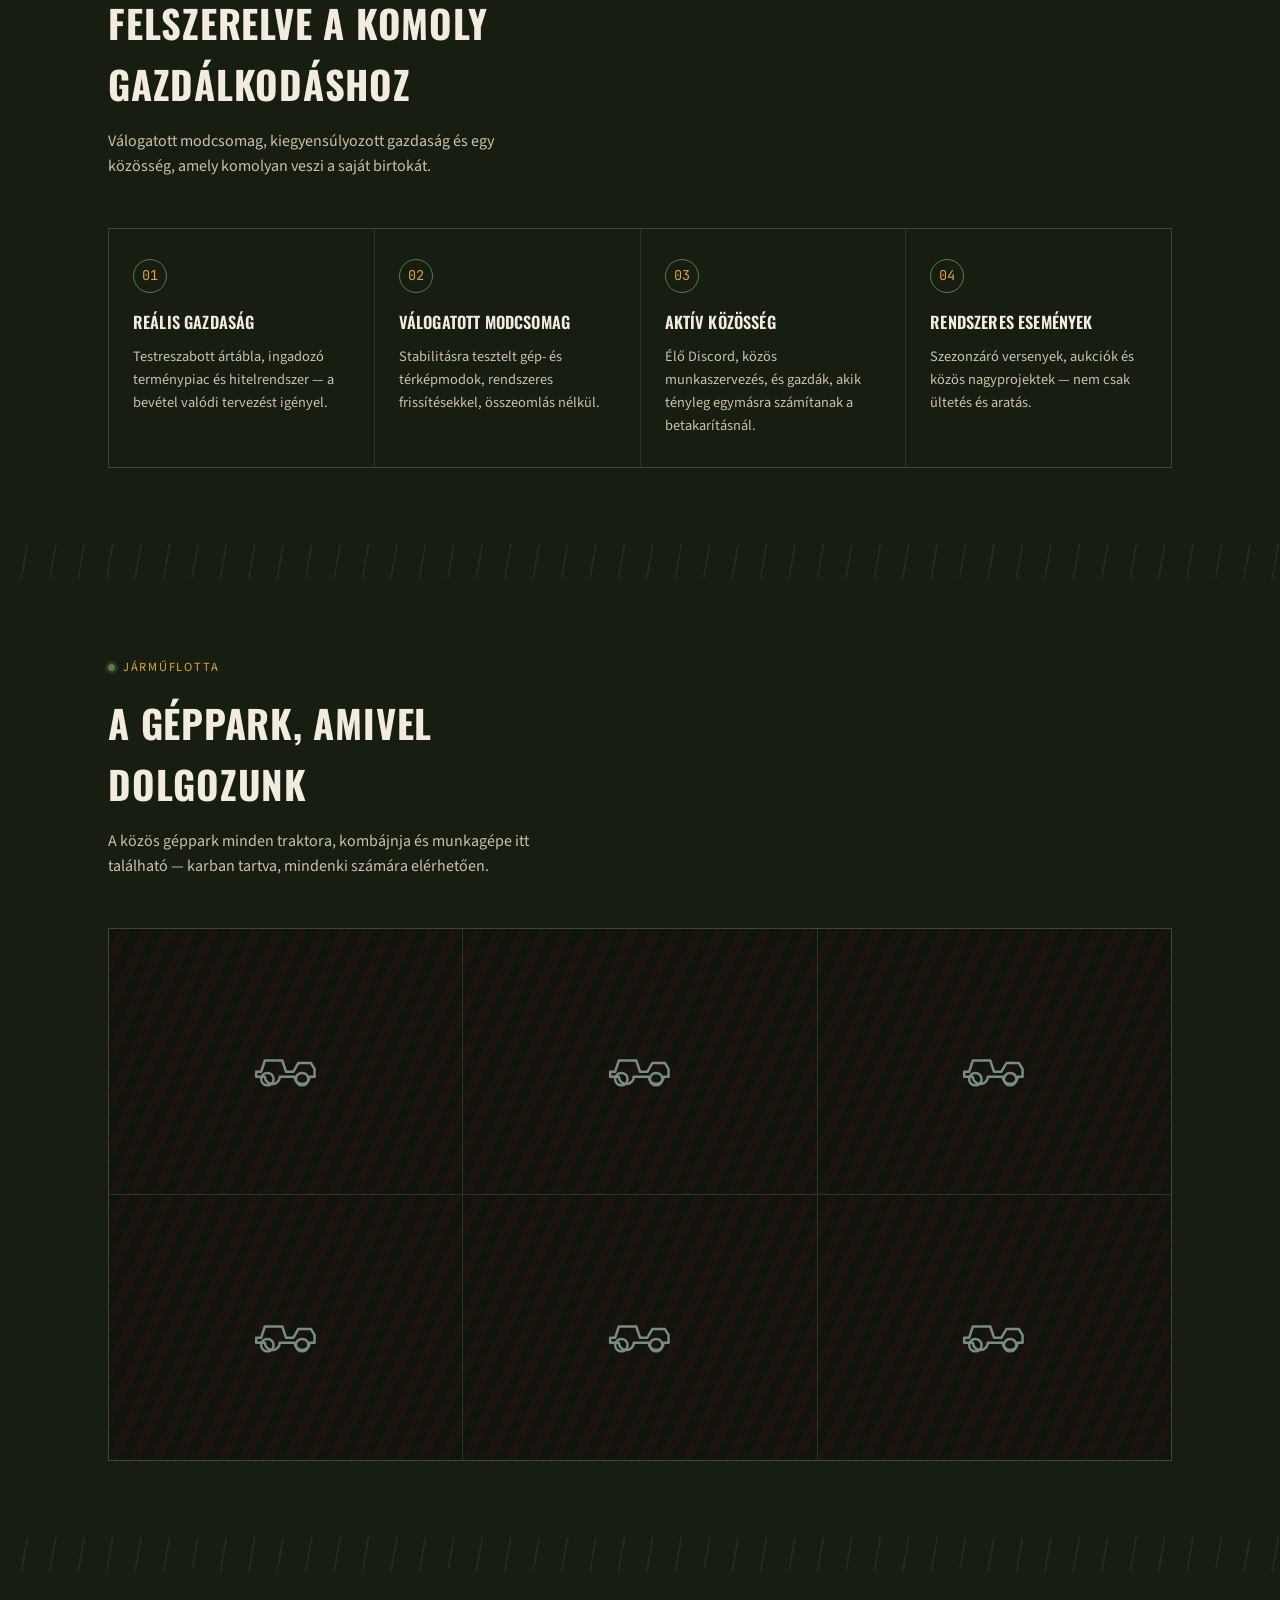
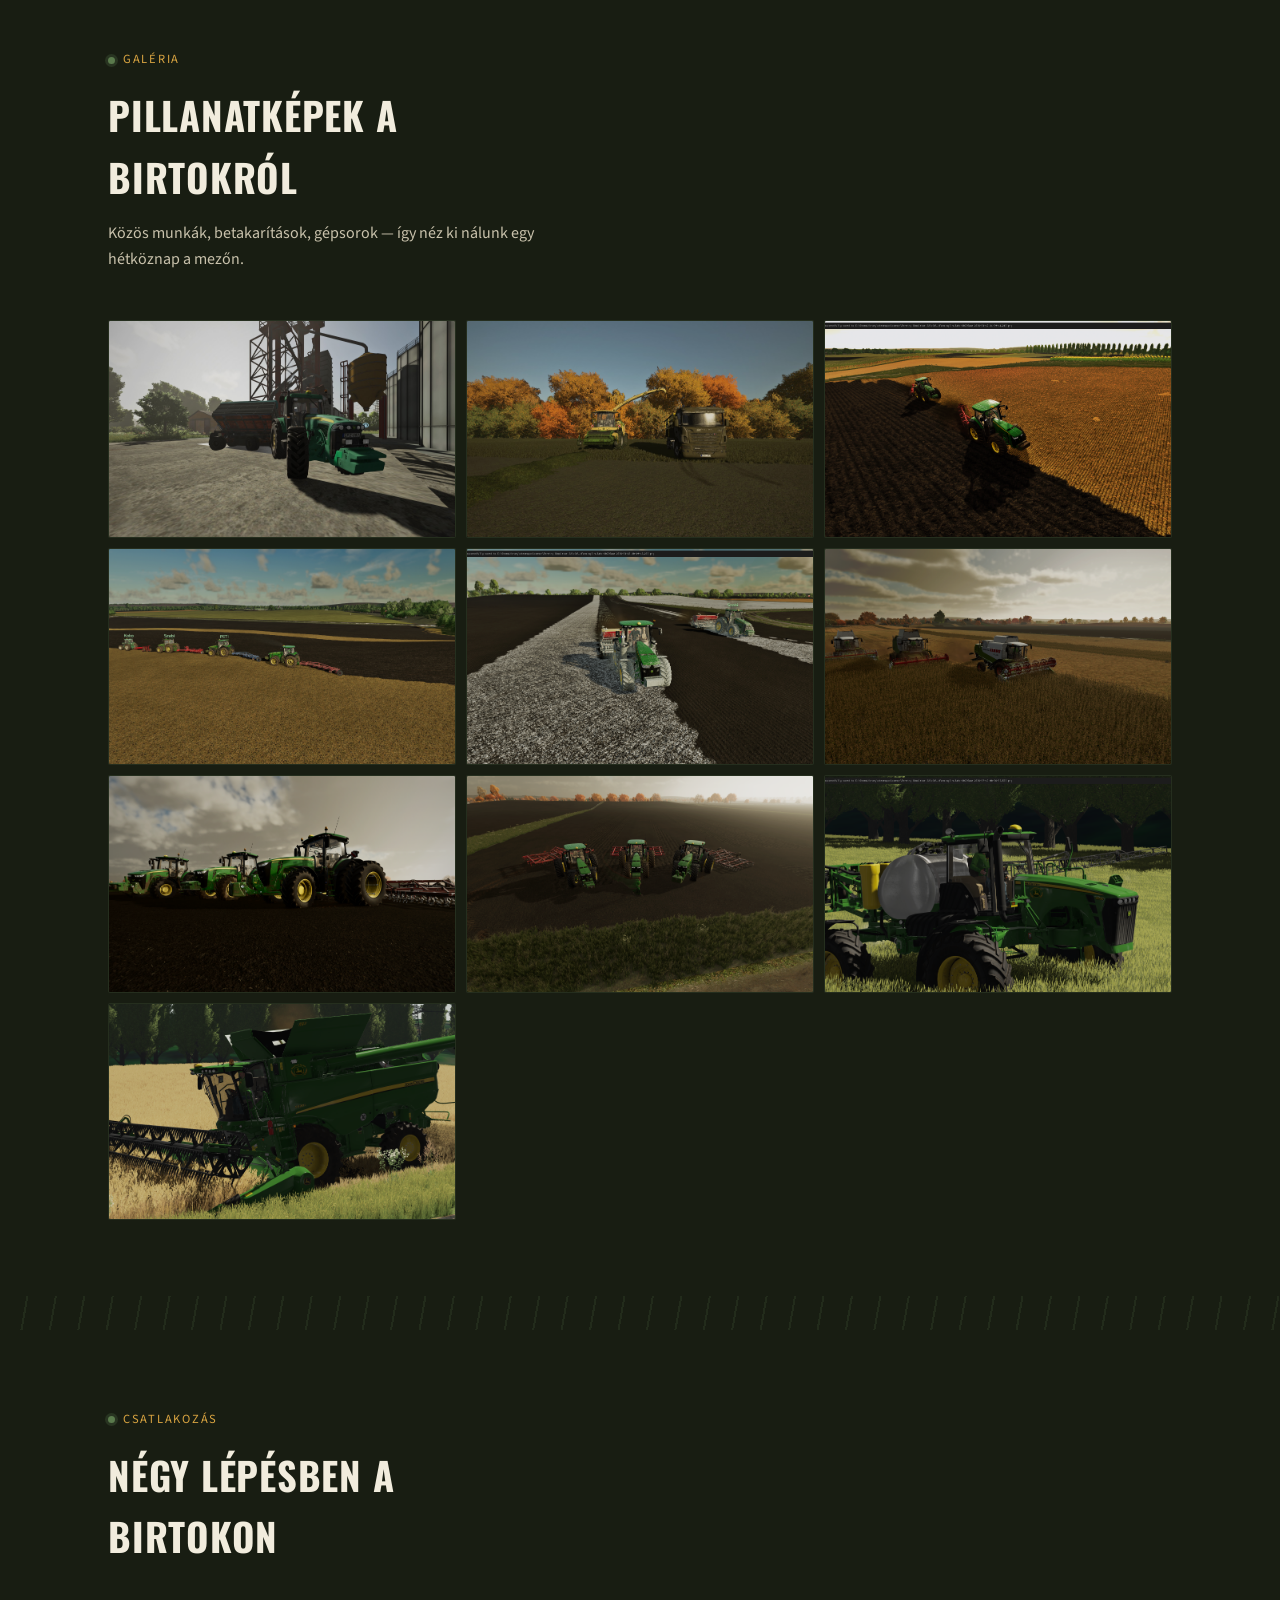
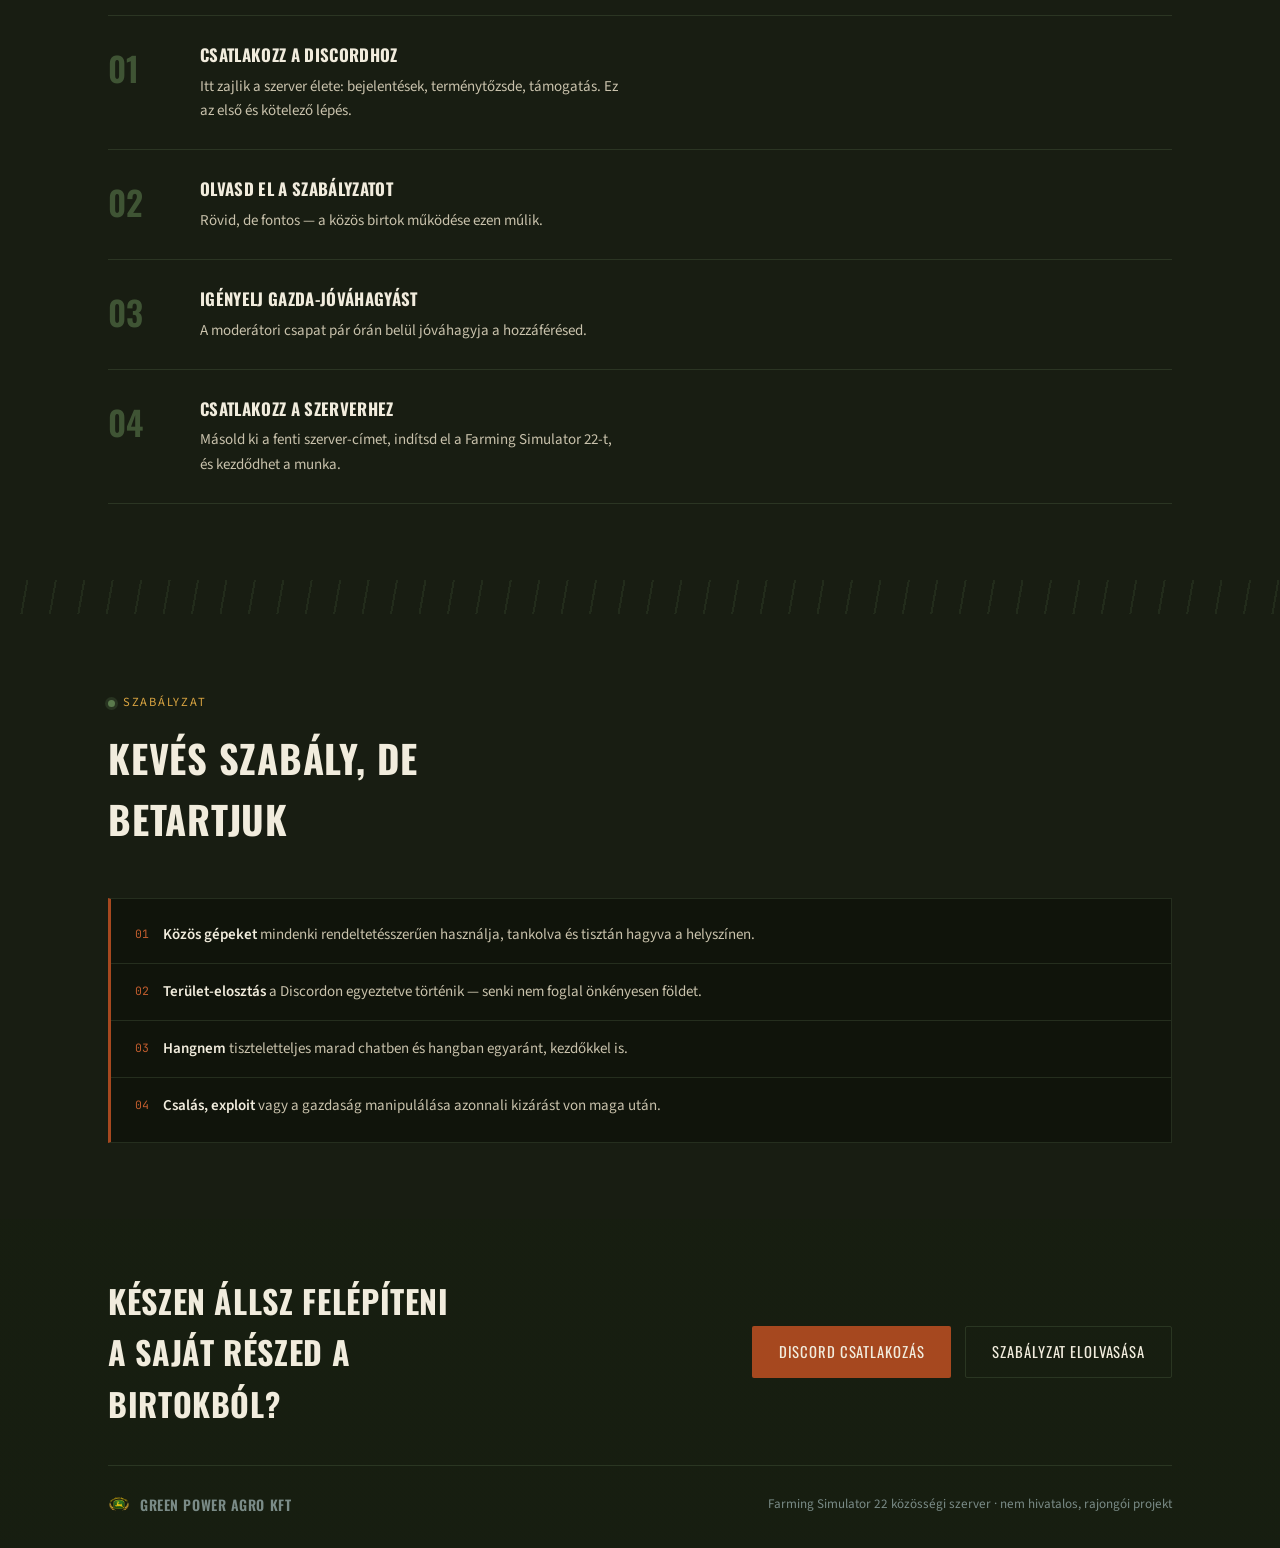
==== commit ff5f3d96: "kep jo" ====
--- a/index.html
+++ b/index.html
@@ -188,16 +188,16 @@
       <p>Közös munkák, betakarítások, gépsorok — így néz ki nálunk egy hétköznap a mezőn.</p>
     </div>
     <div class="gallery-grid">
-      <button class="gallery-item" data-full="gallery/1248130_115.jpg"><img src="gallery/1248130_115.jpg" alt="Green Power Agro Kft — pillanatkép a szerverről" loading="lazy"></button>
-      <button class="gallery-item" data-full="gallery/1248130_124.jpg"><img src="gallery/1248130_124.jpg" alt="Green Power Agro Kft — pillanatkép a szerverről" loading="lazy"></button>
-      <button class="gallery-item" data-full="gallery/fsScreen_2026_01_12_21_39_41.png"><img src="gallery/fsScreen_2026_01_12_21_39_41.png" alt="Green Power Agro Kft — pillanatkép a szerverről" loading="lazy"></button>
-      <button class="gallery-item" data-full="gallery/fsScreen_2026_01_16_21_10_24.png"><img src="gallery/fsScreen_2026_01_16_21_10_24.png" alt="Green Power Agro Kft — pillanatkép a szerverről" loading="lazy"></button>
-      <button class="gallery-item" data-full="gallery/fsScreen_2026_01_20_20_19_48.png"><img src="gallery/fsScreen_2026_01_20_20_19_48.png" alt="Green Power Agro Kft — pillanatkép a szerverről" loading="lazy"></button>
-      <button class="gallery-item" data-full="gallery/fsScreen_2026_01_25_18_55_52.png"><img src="gallery/fsScreen_2026_01_25_18_55_52.png" alt="Green Power Agro Kft — pillanatkép a szerverről" loading="lazy"></button>
-      <button class="gallery-item" data-full="gallery/fsScreen_2026_01_30_22_23_12.png"><img src="gallery/fsScreen_2026_01_30_22_23_12.png" alt="Green Power Agro Kft — pillanatkép a szerverről" loading="lazy"></button>
-      <button class="gallery-item" data-full="gallery/fsScreen_2026_01_30_22_24_03.png"><img src="gallery/fsScreen_2026_01_30_22_24_03.png" alt="Green Power Agro Kft — pillanatkép a szerverről" loading="lazy"></button>
-      <button class="gallery-item" data-full="gallery/fsScreen_2026_07_13_08_56_09_ScreenshotMode.png"><img src="gallery/fsScreen_2026_07_13_08_56_09_ScreenshotMode.png" alt="Green Power Agro Kft — pillanatkép a szerverről" loading="lazy"></button>
-      <button class="gallery-item" data-full="gallery/fsScreen_2026_07_13_09_26_59_ScreenshotMode.png"><img src="gallery/fsScreen_2026_07_13_09_26_59_ScreenshotMode.png" alt="Green Power Agro Kft — pillanatkép a szerverről" loading="lazy"></button>
+      <button class="gallery-item" data-full=1248130_115.jpg"><img src="1248130_115.jpg" alt="Green Power Agro Kft — pillanatkép a szerverről" loading="lazy"></button>
+      <button class="gallery-item" data-full=1248130_124.jpg"><img src="1248130_124.jpg" alt="Green Power Agro Kft — pillanatkép a szerverről" loading="lazy"></button>
+      <button class="gallery-item" data-full=fsScreen_2026_01_12_21_39_41.png"><img src="fsScreen_2026_01_12_21_39_41.png" alt="Green Power Agro Kft — pillanatkép a szerverről" loading="lazy"></button>
+      <button class="gallery-item" data-full=fsScreen_2026_01_16_21_10_24.png"><img src="fsScreen_2026_01_16_21_10_24.png" alt="Green Power Agro Kft — pillanatkép a szerverről" loading="lazy"></button>
+      <button class="gallery-item" data-full=fsScreen_2026_01_20_20_19_48.png"><img src="fsScreen_2026_01_20_20_19_48.png" alt="Green Power Agro Kft — pillanatkép a szerverről" loading="lazy"></button>
+      <button class="gallery-item" data-full=fsScreen_2026_01_25_18_55_52.png"><img src="fsScreen_2026_01_25_18_55_52.png" alt="Green Power Agro Kft — pillanatkép a szerverről" loading="lazy"></button>
+      <button class="gallery-item" data-full=fsScreen_2026_01_30_22_23_12.png"><img src="fsScreen_2026_01_30_22_23_12.png" alt="Green Power Agro Kft — pillanatkép a szerverről" loading="lazy"></button>
+      <button class="gallery-item" data-full=fsScreen_2026_01_30_22_24_03.png"><img src="fsScreen_2026_01_30_22_24_03.png" alt="Green Power Agro Kft — pillanatkép a szerverről" loading="lazy"></button>
+      <button class="gallery-item" data-full=fsScreen_2026_07_13_08_56_09_ScreenshotMode.png"><img src="fsScreen_2026_07_13_08_56_09_ScreenshotMode.png" alt="Green Power Agro Kft — pillanatkép a szerverről" loading="lazy"></button>
+      <button class="gallery-item" data-full=fsScreen_2026_07_13_09_26_59_ScreenshotMode.png"><img src="fsScreen_2026_07_13_09_26_59_ScreenshotMode.png" alt="Green Power Agro Kft — pillanatkép a szerverről" loading="lazy"></button>
     </div>
   </div>
 </section>
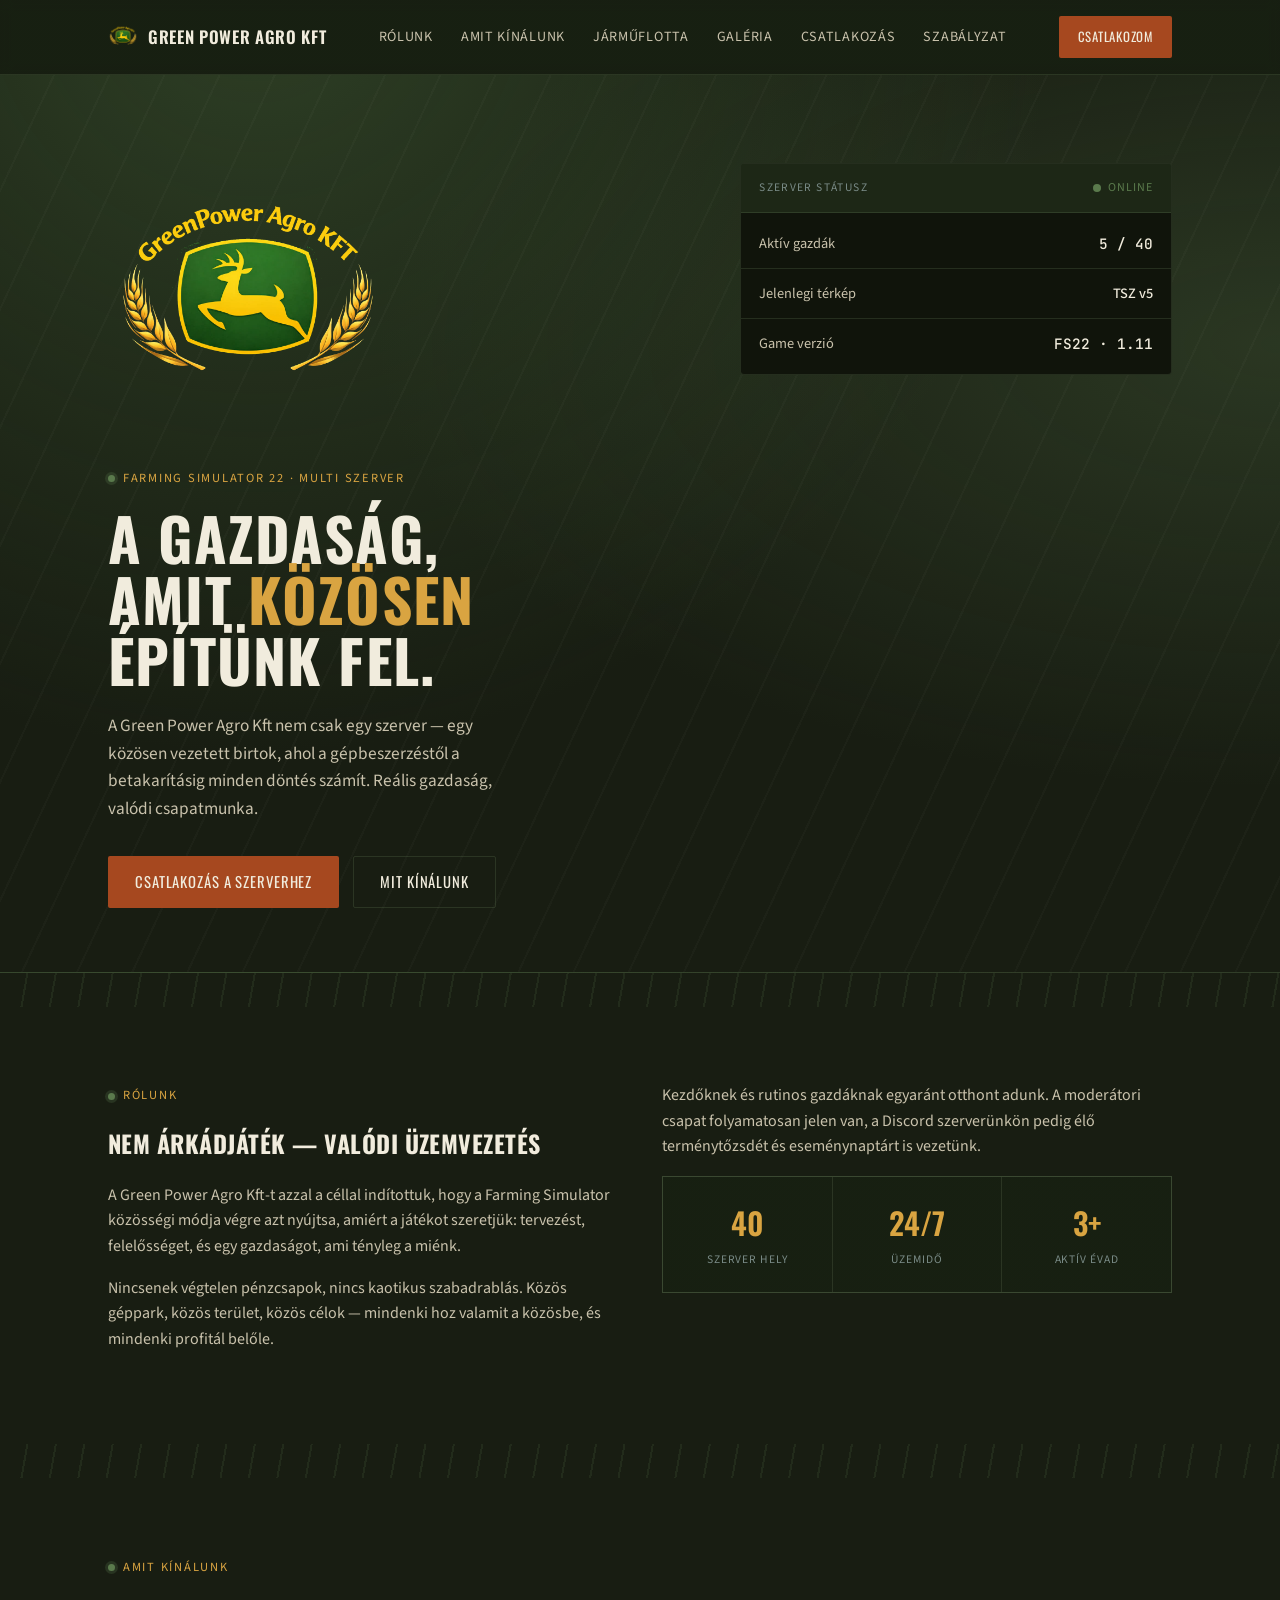
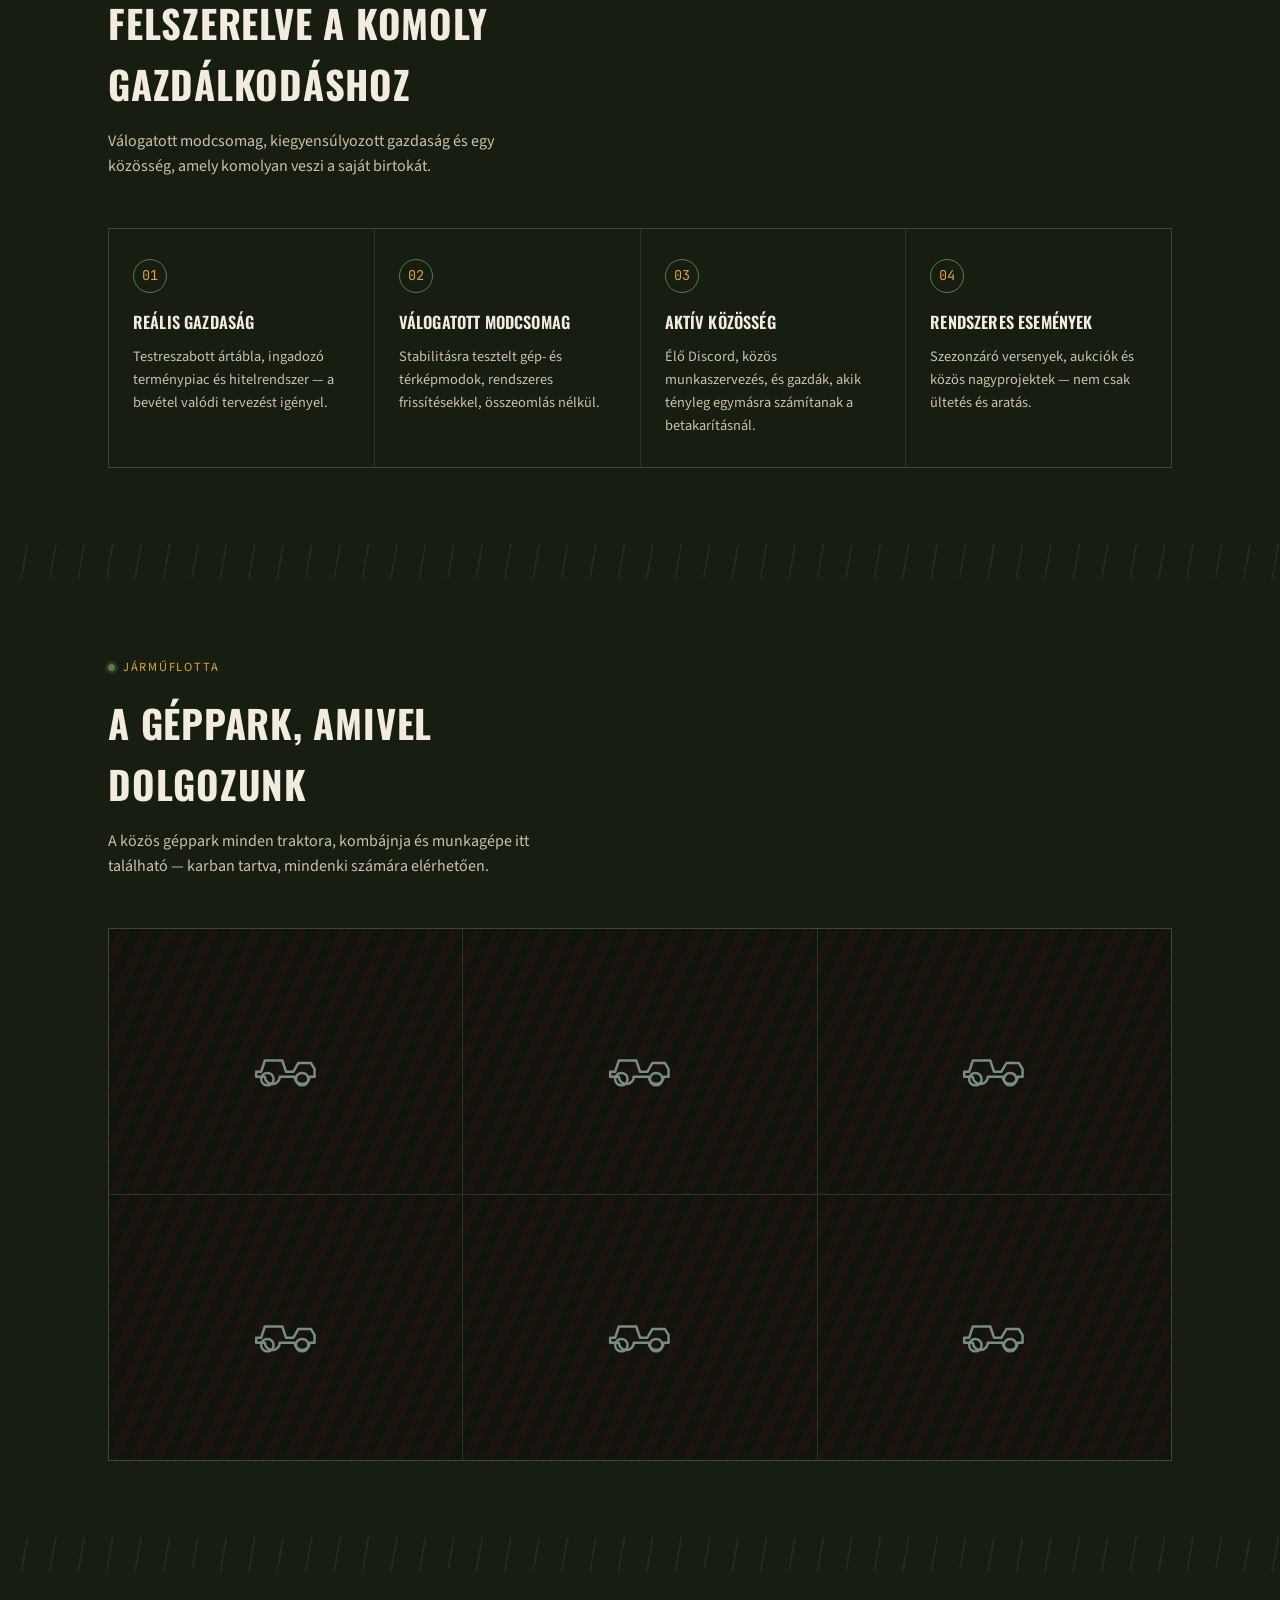
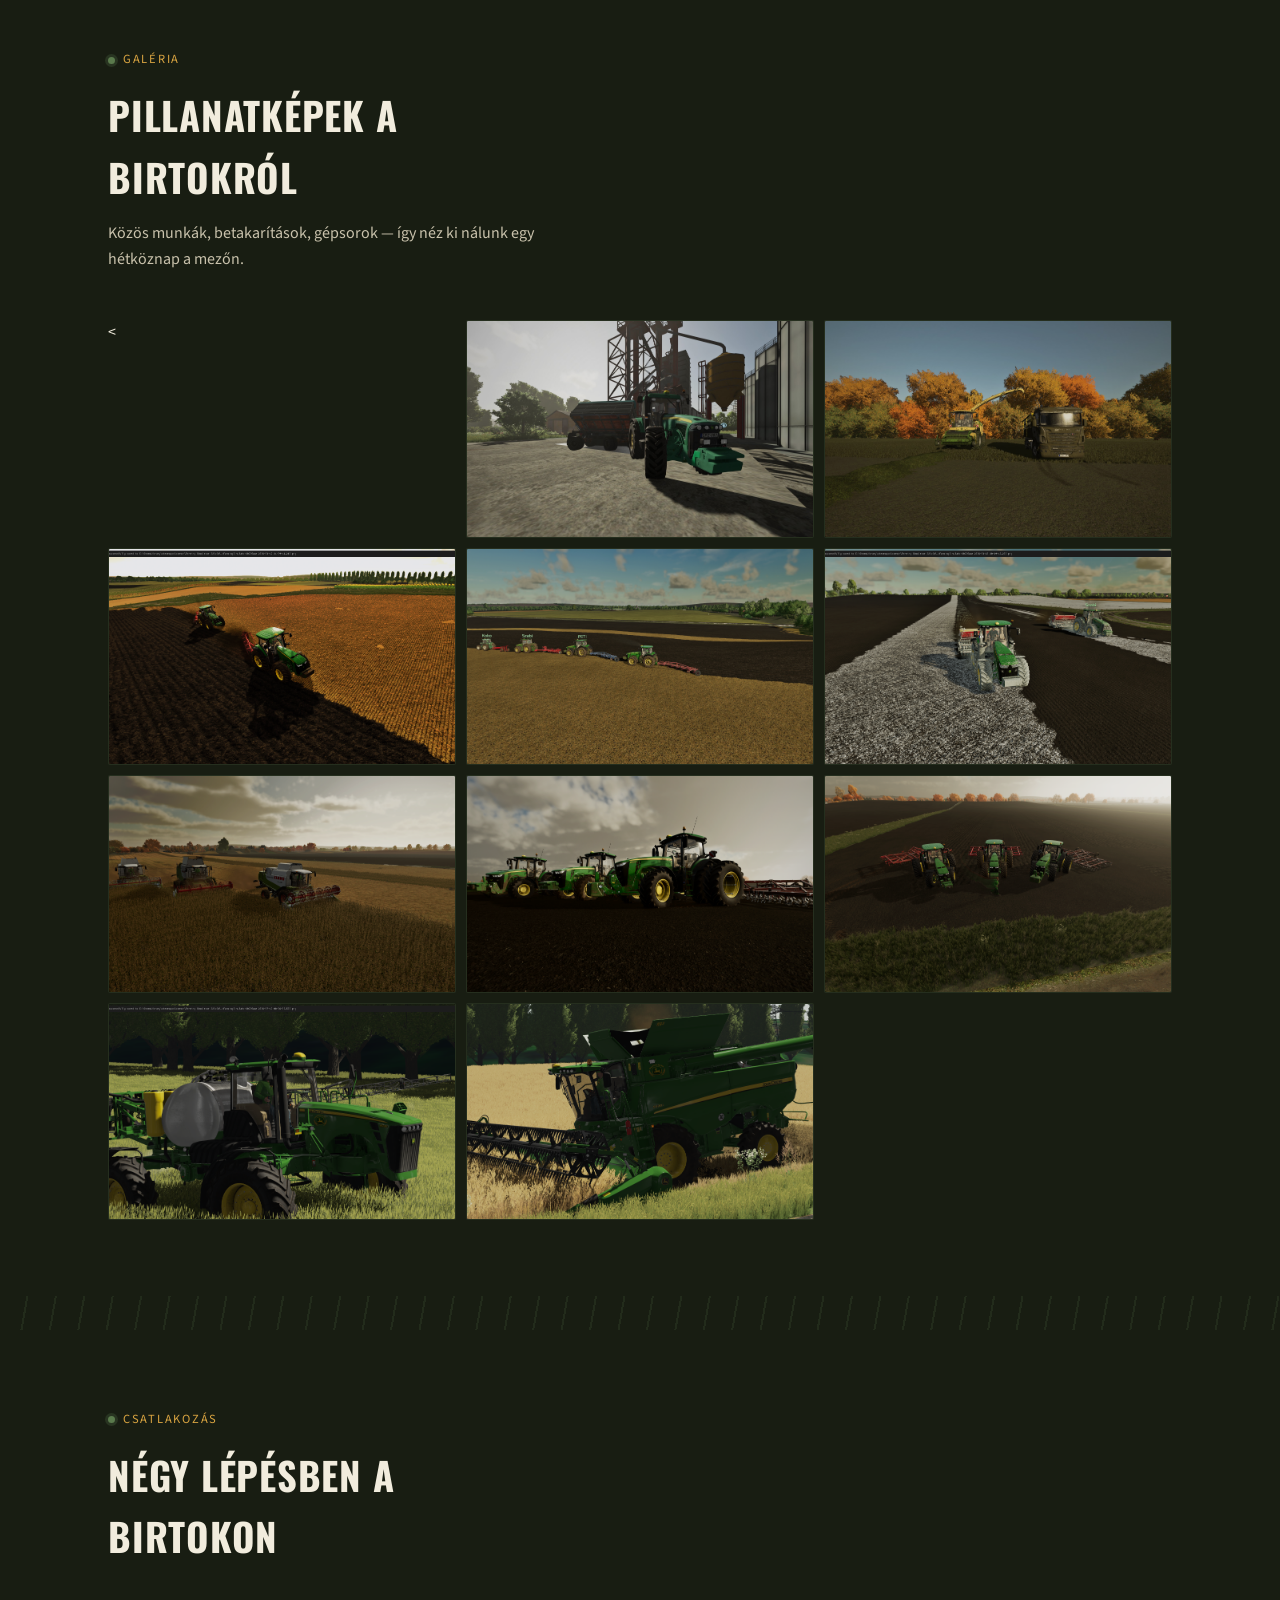
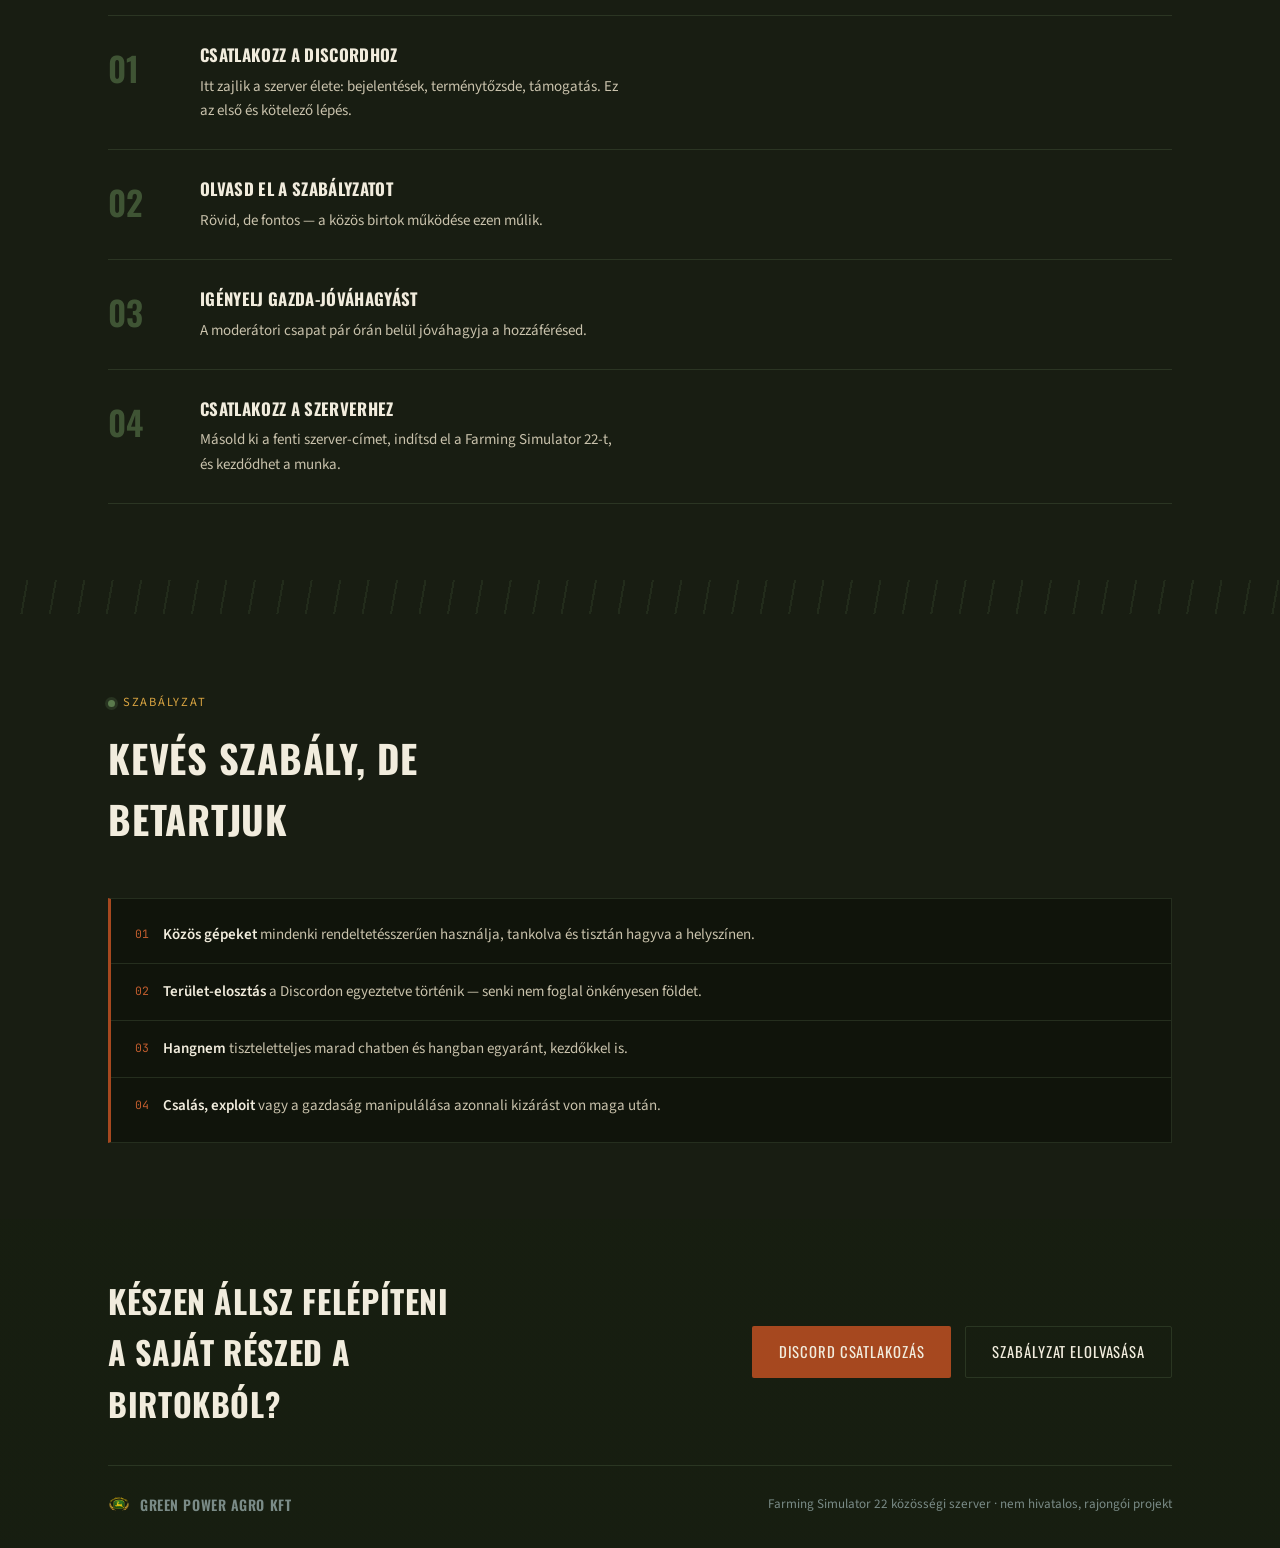
==== commit 61c58df5: "fufwef" ====
--- a/index.html
+++ b/index.html
@@ -188,7 +188,9 @@
       <p>Közös munkák, betakarítások, gépsorok — így néz ki nálunk egy hétköznap a mezőn.</p>
     </div>
     <div class="gallery-grid">
-      <button class="gallery-item" data-full=1248130_115.jpg"><img src="1248130_115.jpg" alt="Green Power Agro Kft — pillanatkép a szerverről" loading="lazy"></button>
+      <<button class="gallery-item" data-full="1248130_115.jpg">
+  <img src="1248130_115.jpg" alt="Green Power Agro Kft kép">
+</button>
       <button class="gallery-item" data-full=1248130_124.jpg"><img src="1248130_124.jpg" alt="Green Power Agro Kft — pillanatkép a szerverről" loading="lazy"></button>
       <button class="gallery-item" data-full=fsScreen_2026_01_12_21_39_41.png"><img src="fsScreen_2026_01_12_21_39_41.png" alt="Green Power Agro Kft — pillanatkép a szerverről" loading="lazy"></button>
       <button class="gallery-item" data-full=fsScreen_2026_01_16_21_10_24.png"><img src="fsScreen_2026_01_16_21_10_24.png" alt="Green Power Agro Kft — pillanatkép a szerverről" loading="lazy"></button>
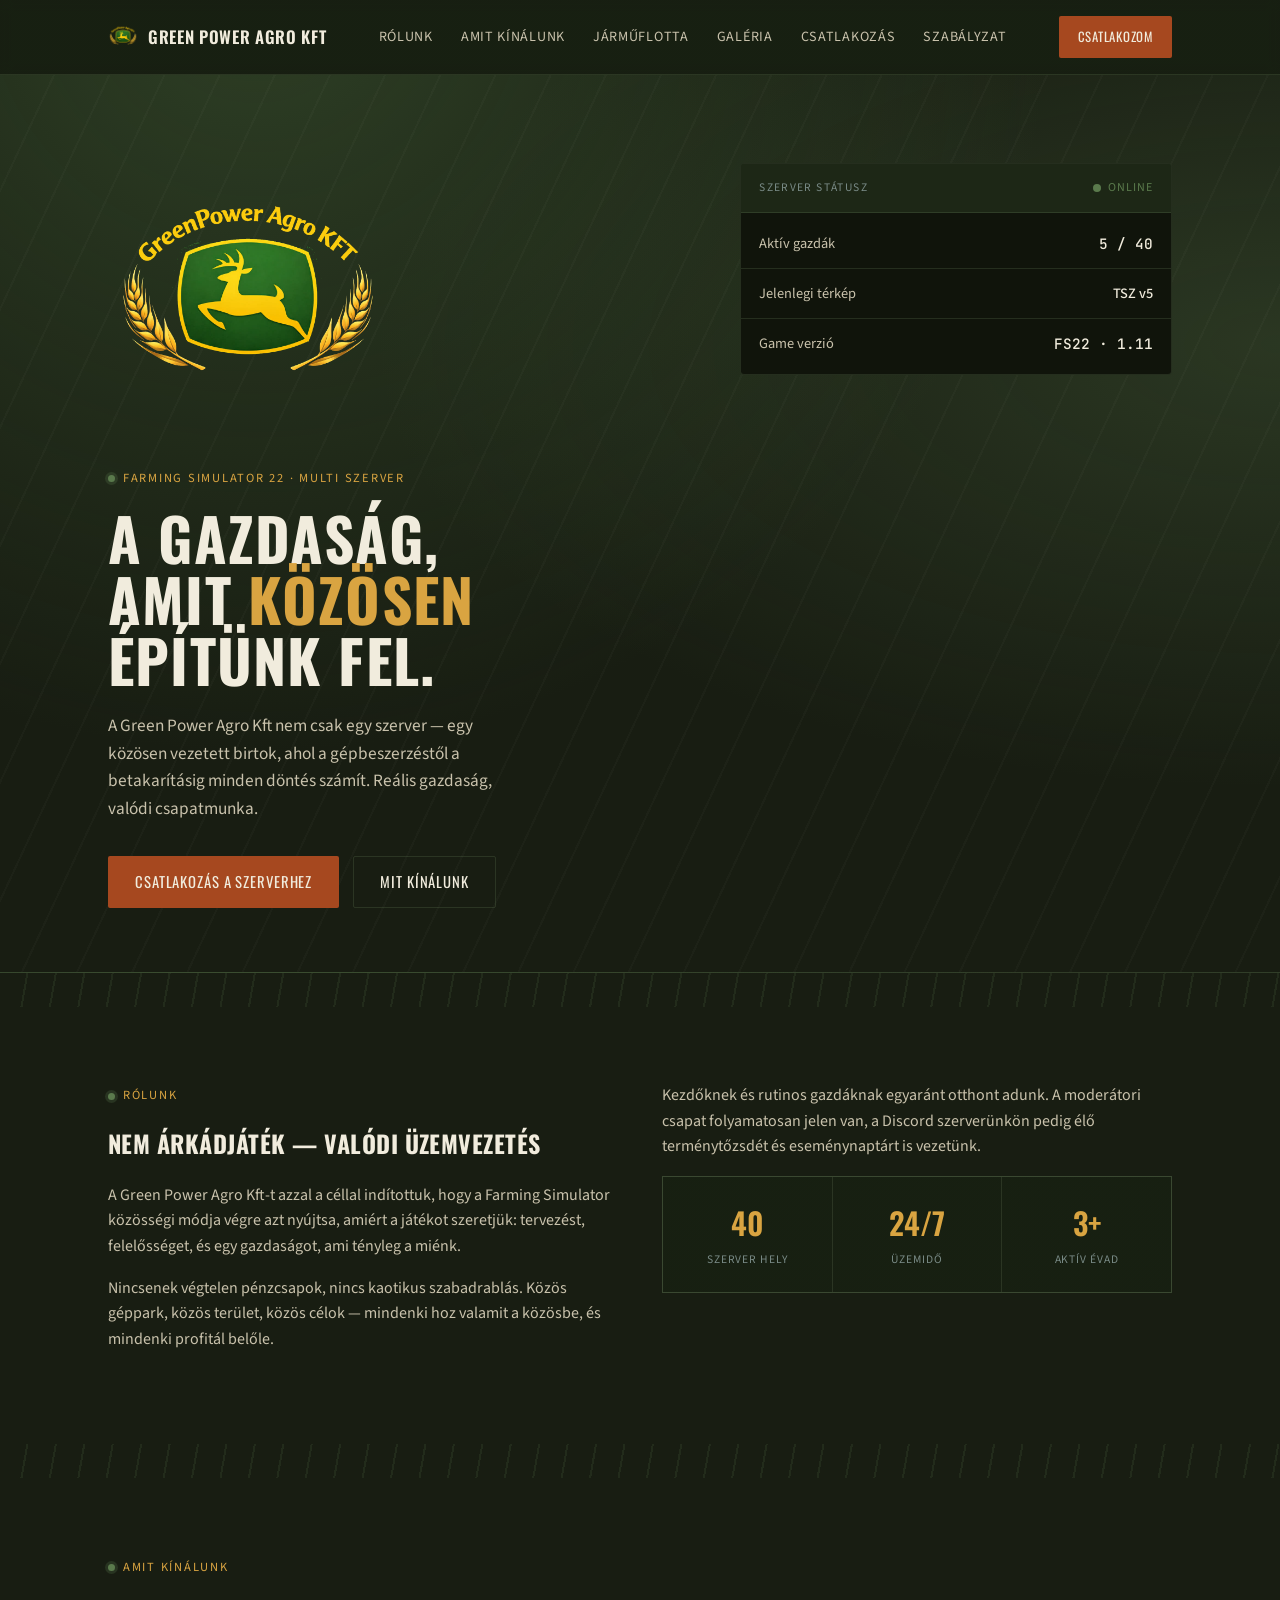
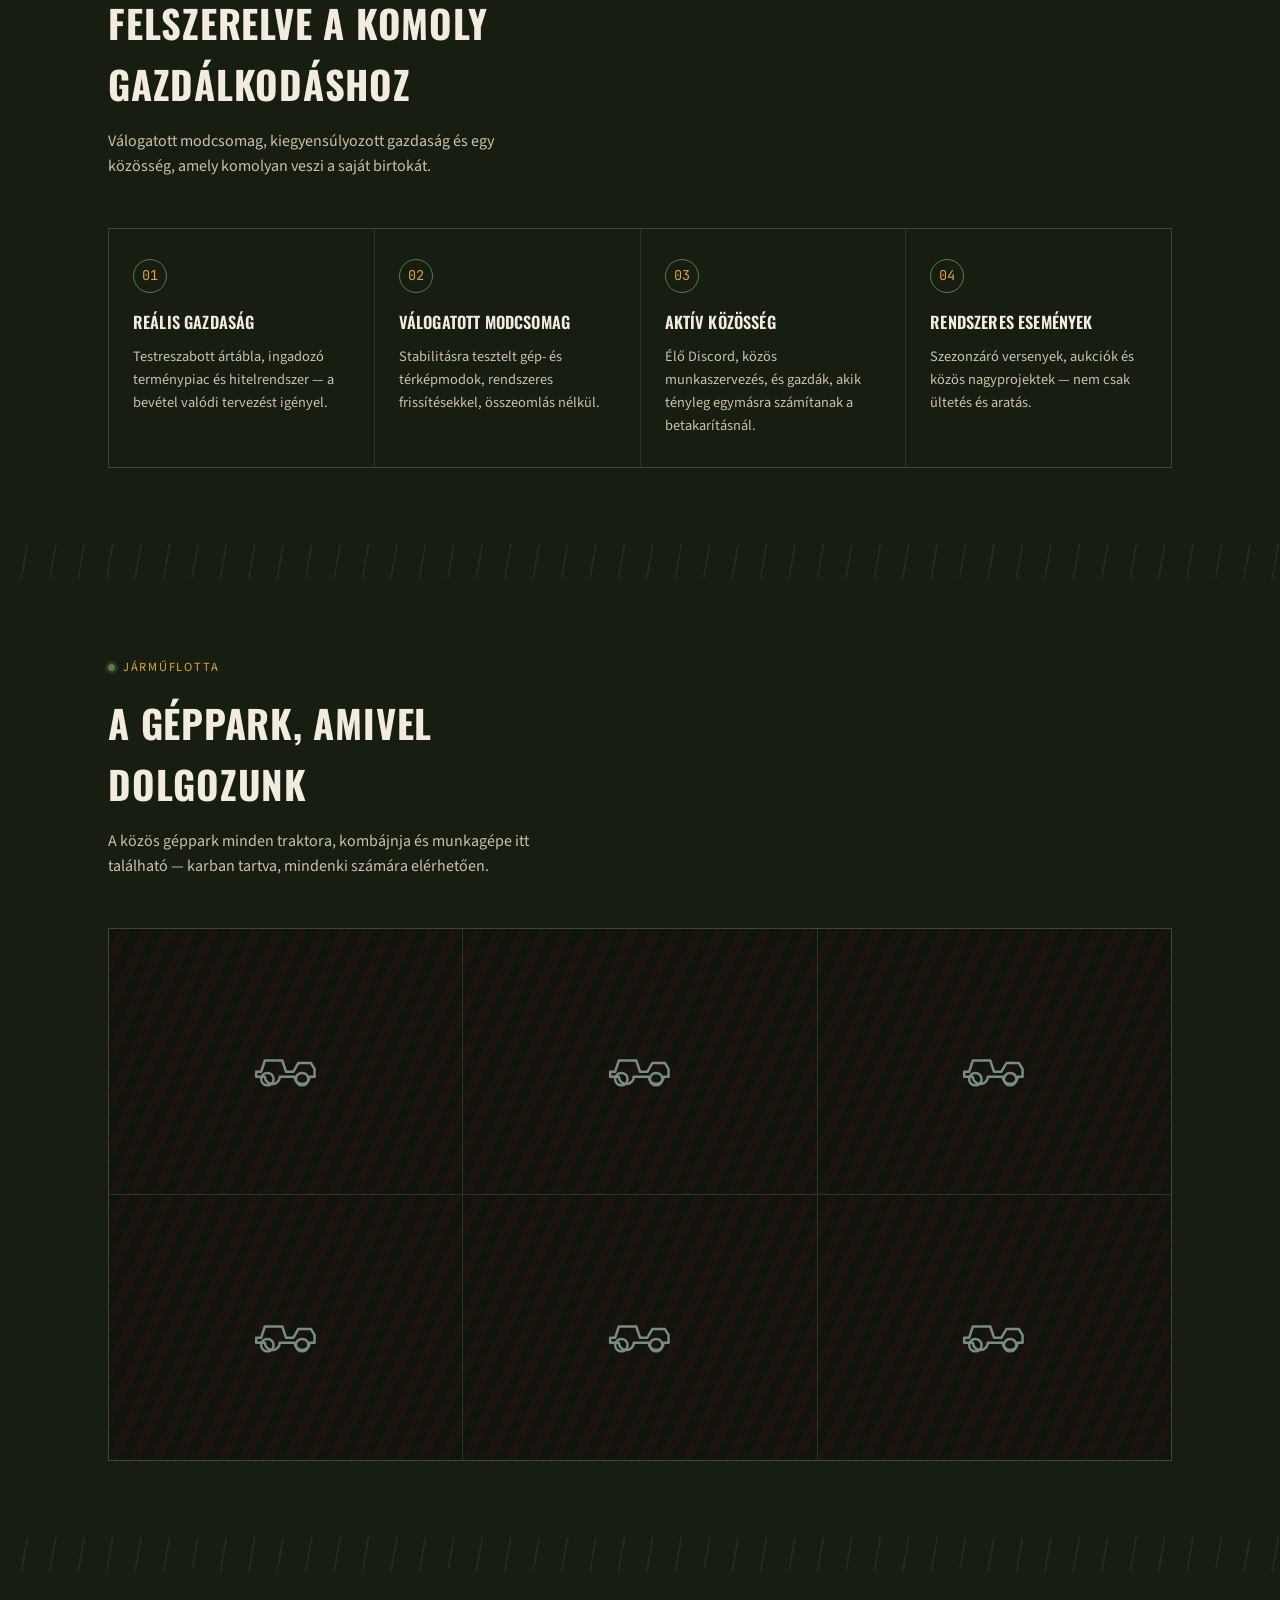
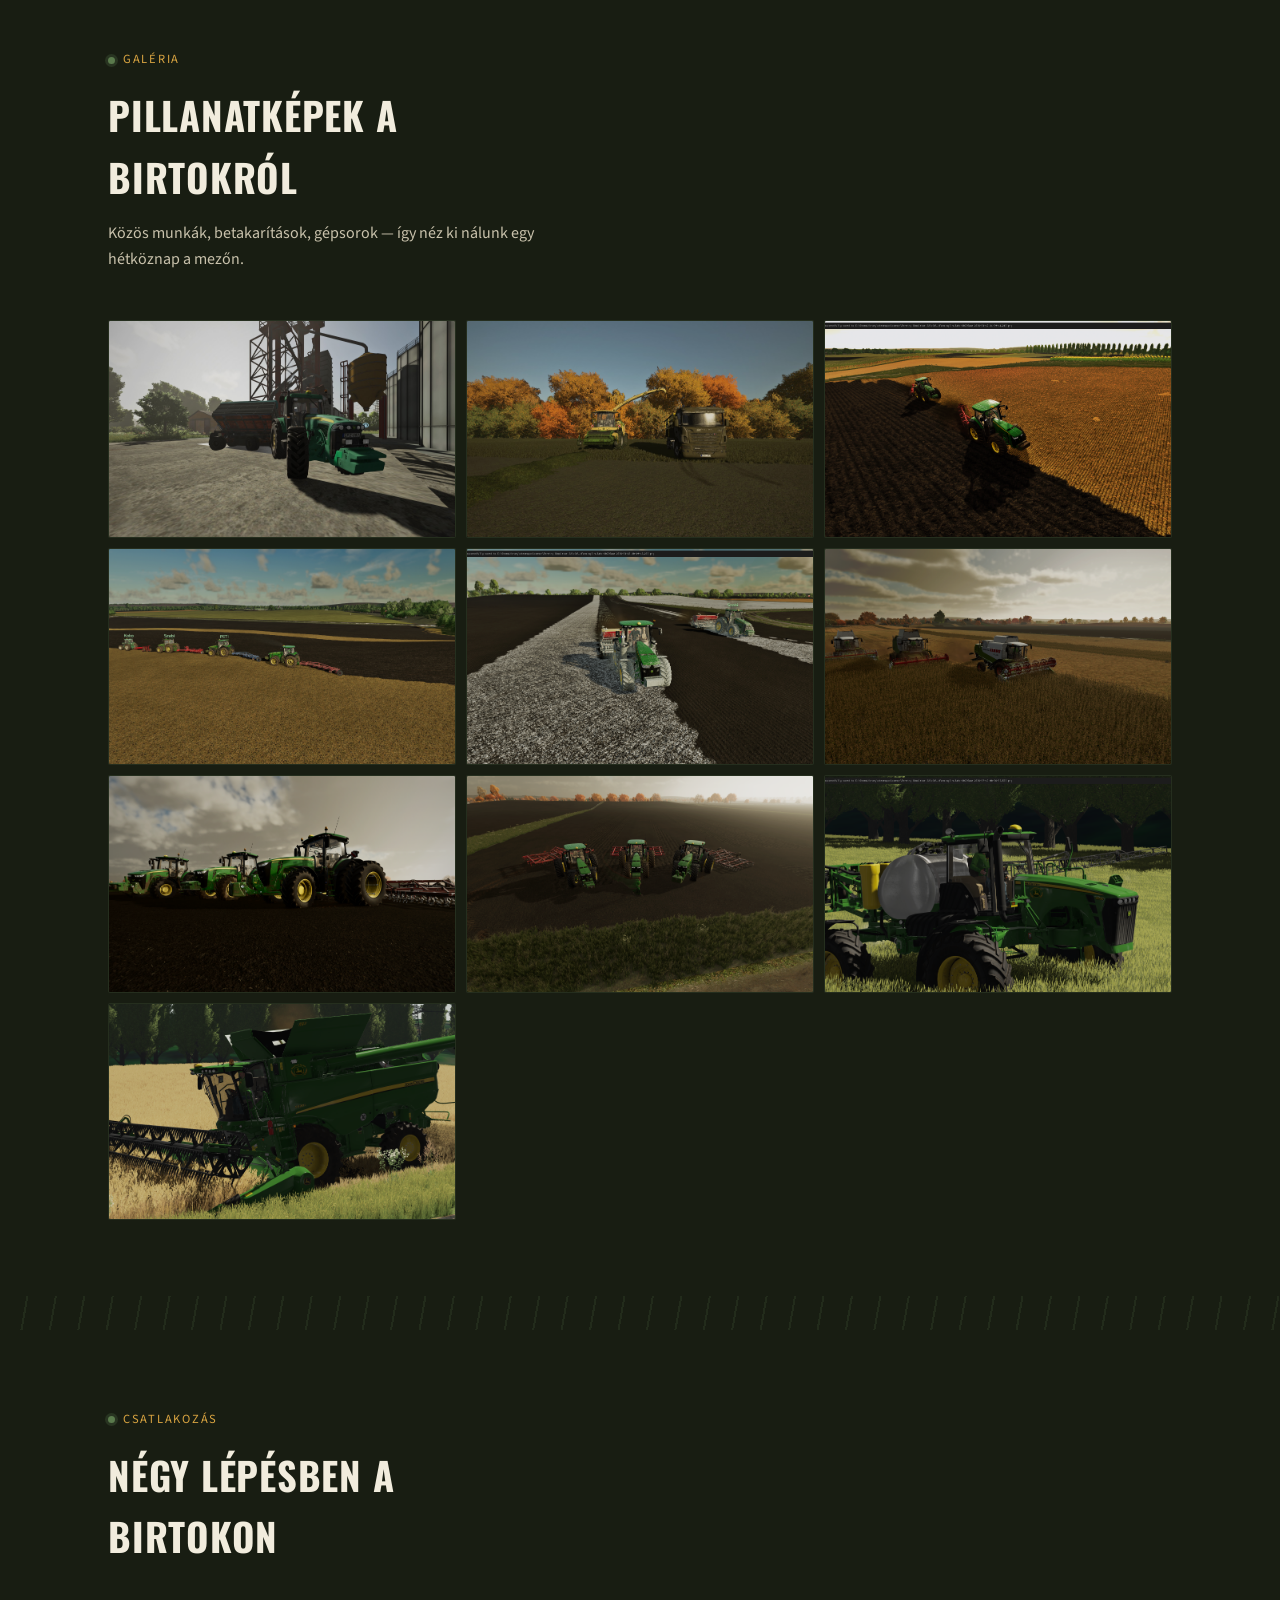
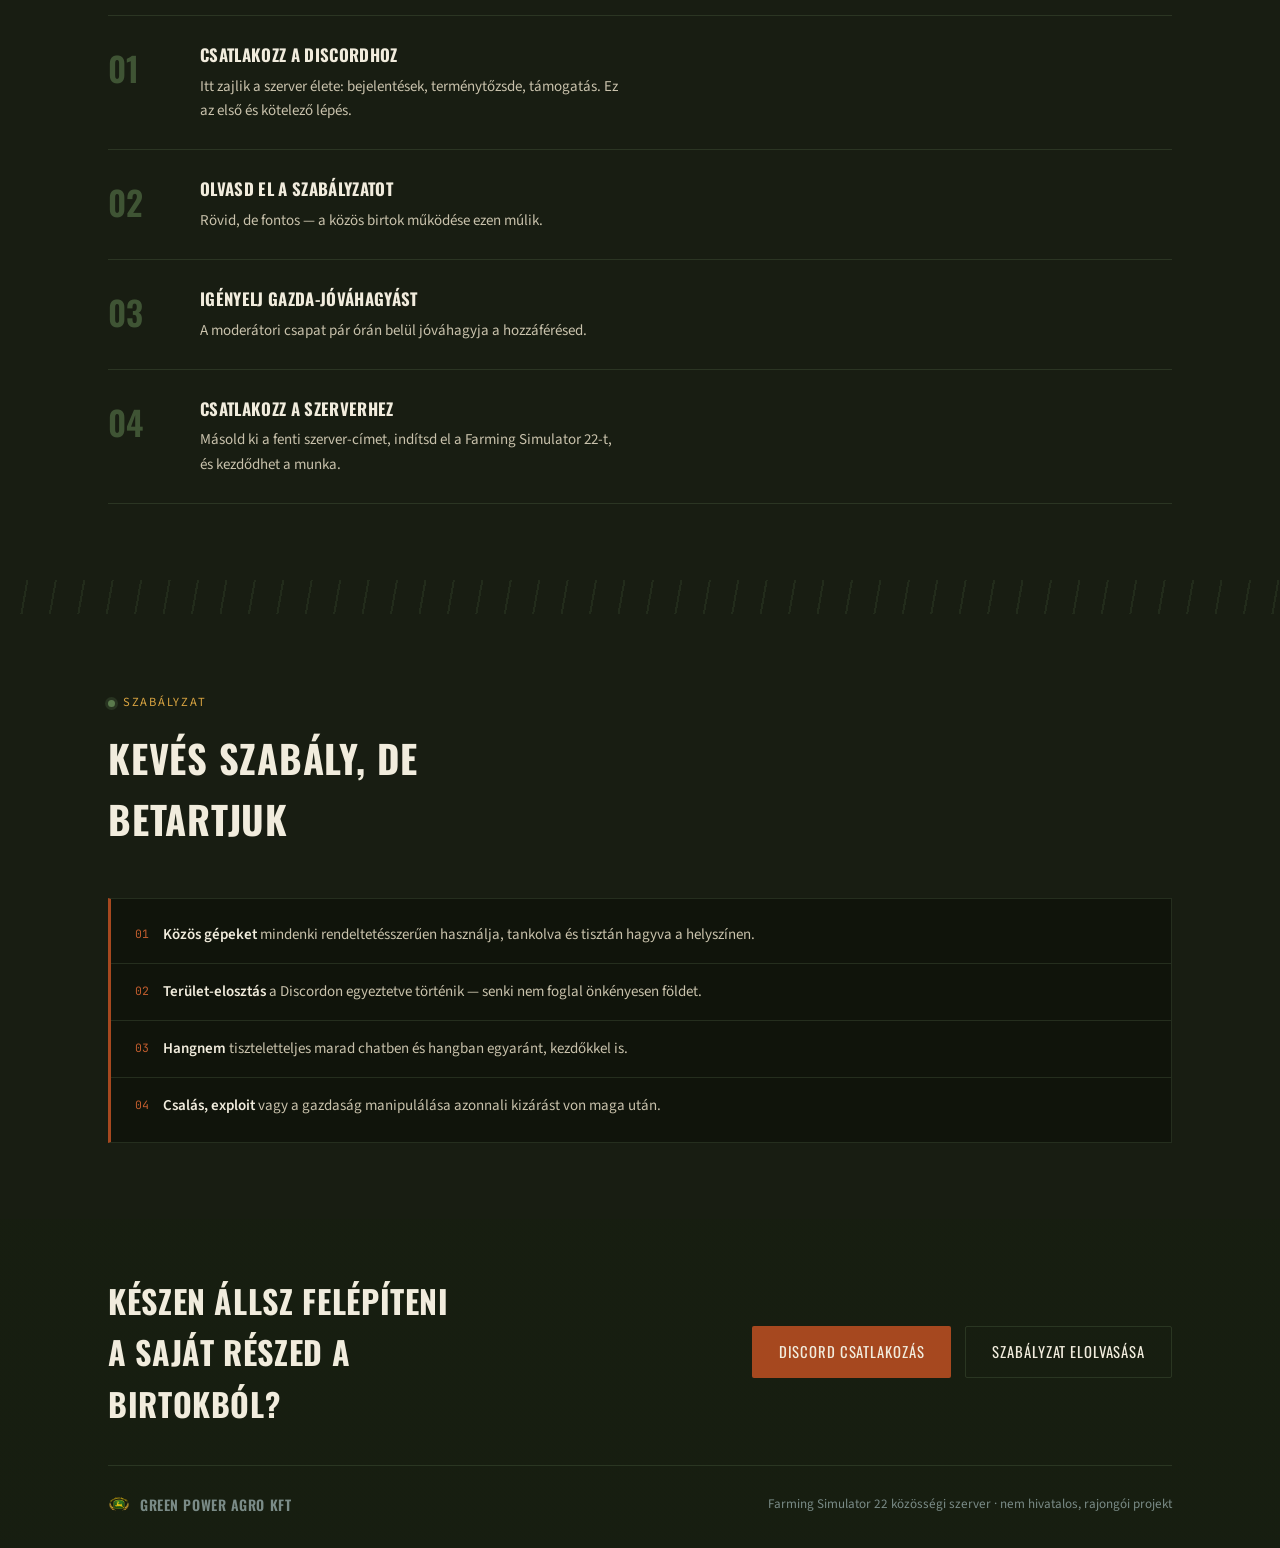
==== commit 0112cd3d: "dasdhao" ====
--- a/index.html
+++ b/index.html
@@ -188,7 +188,7 @@
       <p>Közös munkák, betakarítások, gépsorok — így néz ki nálunk egy hétköznap a mezőn.</p>
     </div>
     <div class="gallery-grid">
-      <<button class="gallery-item" data-full="1248130_115.jpg">
+      <button class="gallery-item" data-full="1248130_115.jpg">
   <img src="1248130_115.jpg" alt="Green Power Agro Kft kép">
 </button>
       <button class="gallery-item" data-full=1248130_124.jpg"><img src="1248130_124.jpg" alt="Green Power Agro Kft — pillanatkép a szerverről" loading="lazy"></button>
